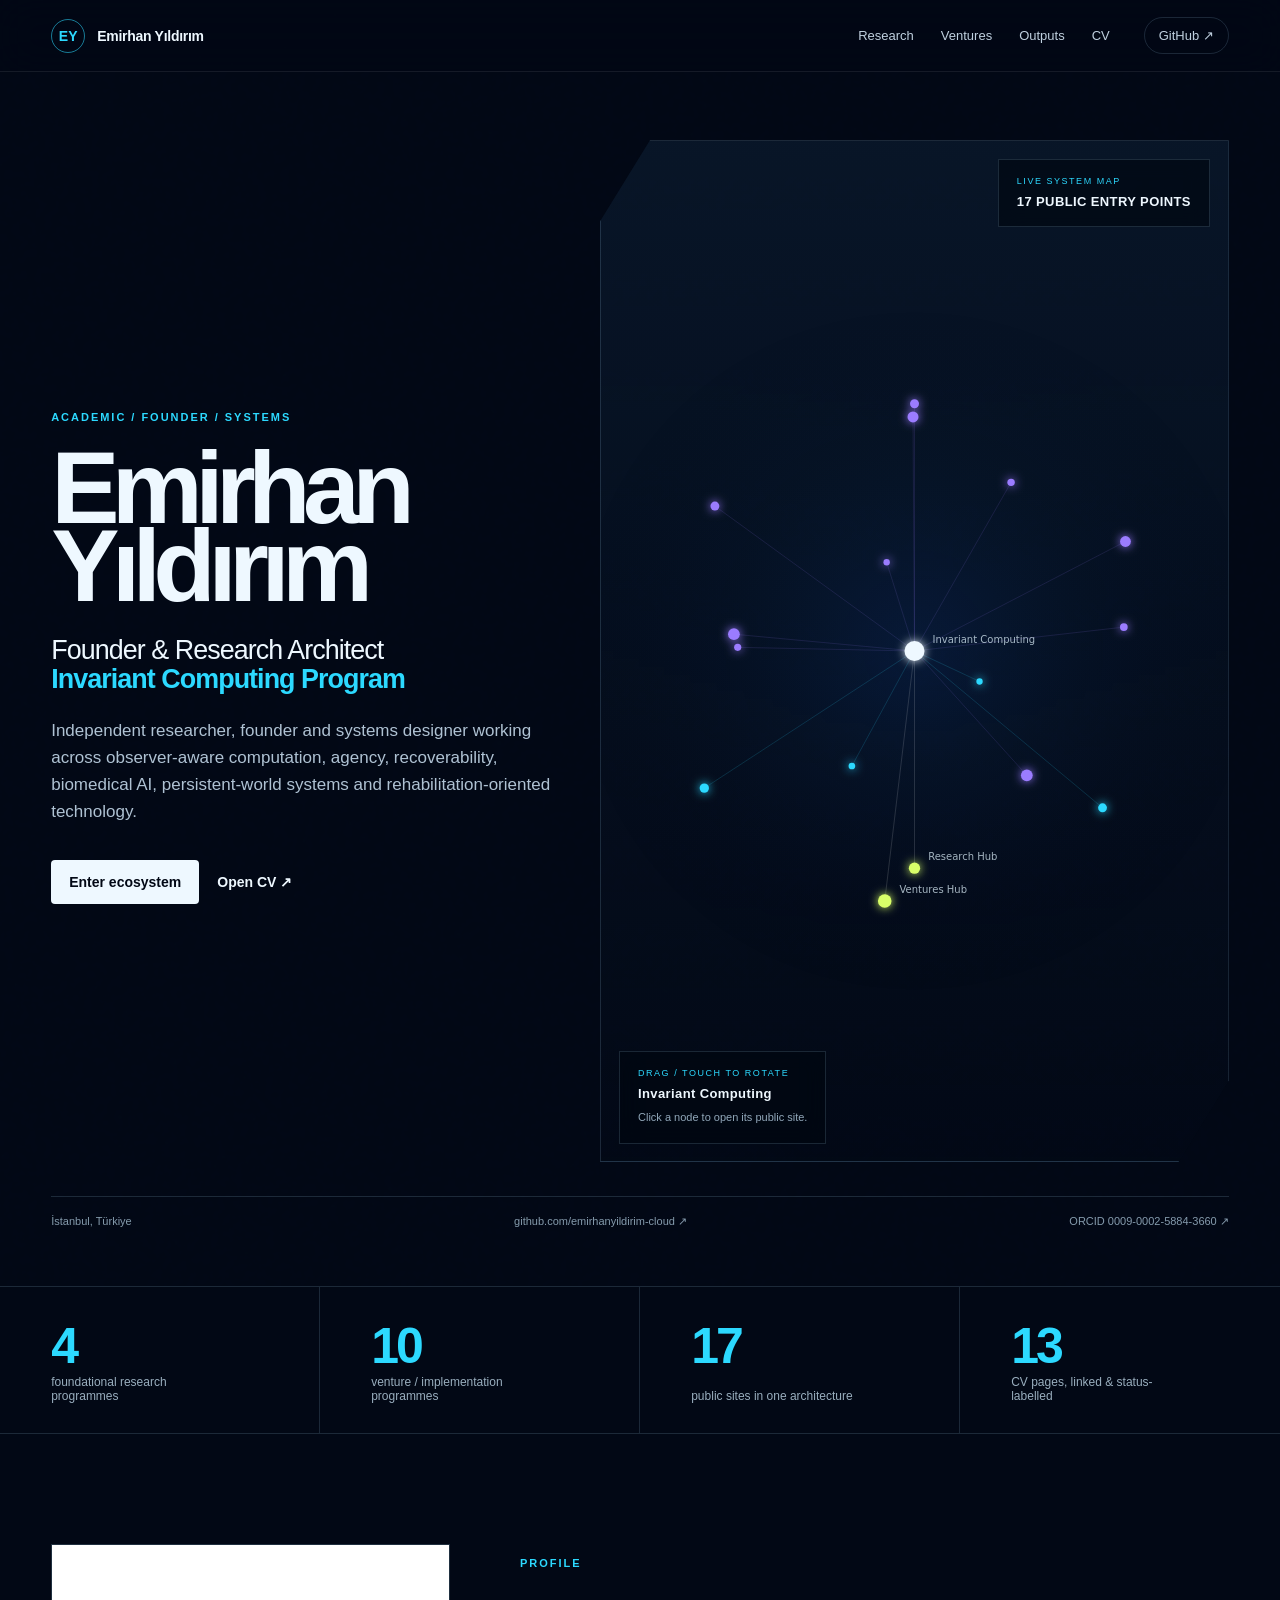
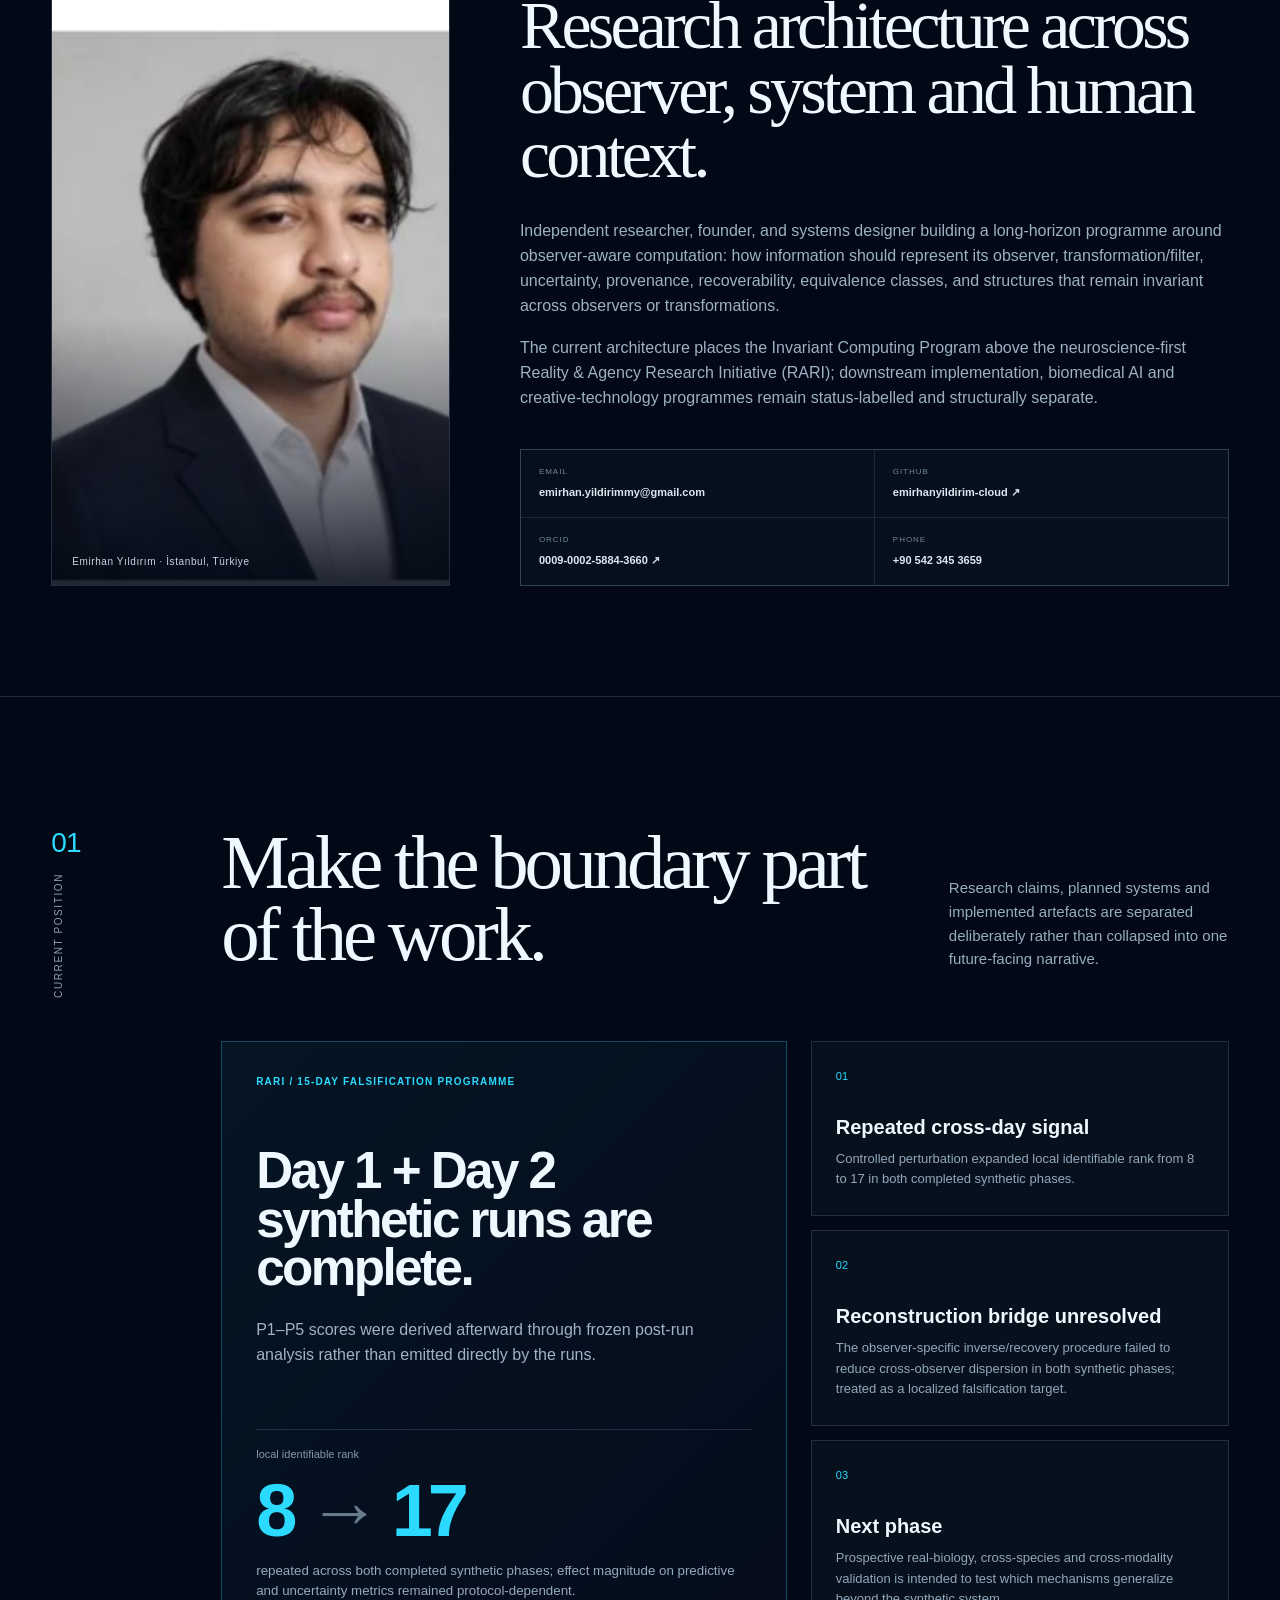
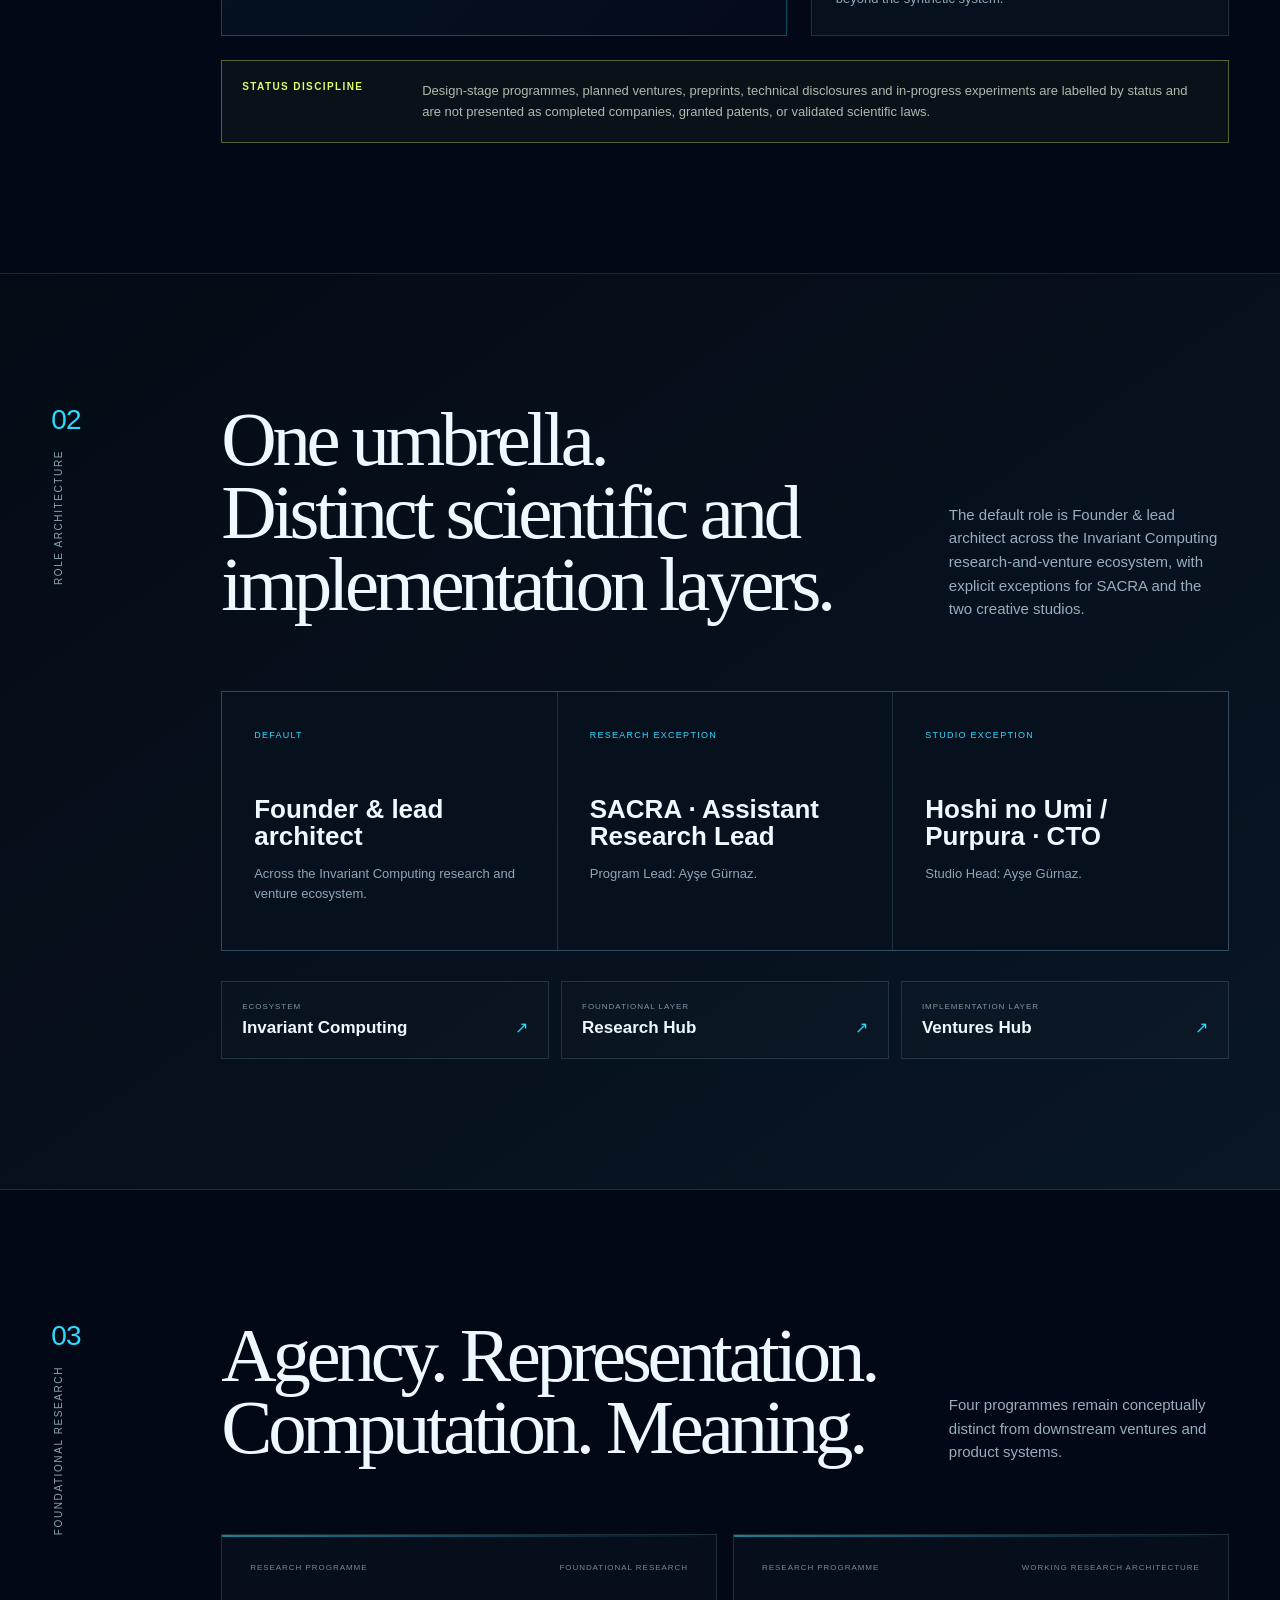
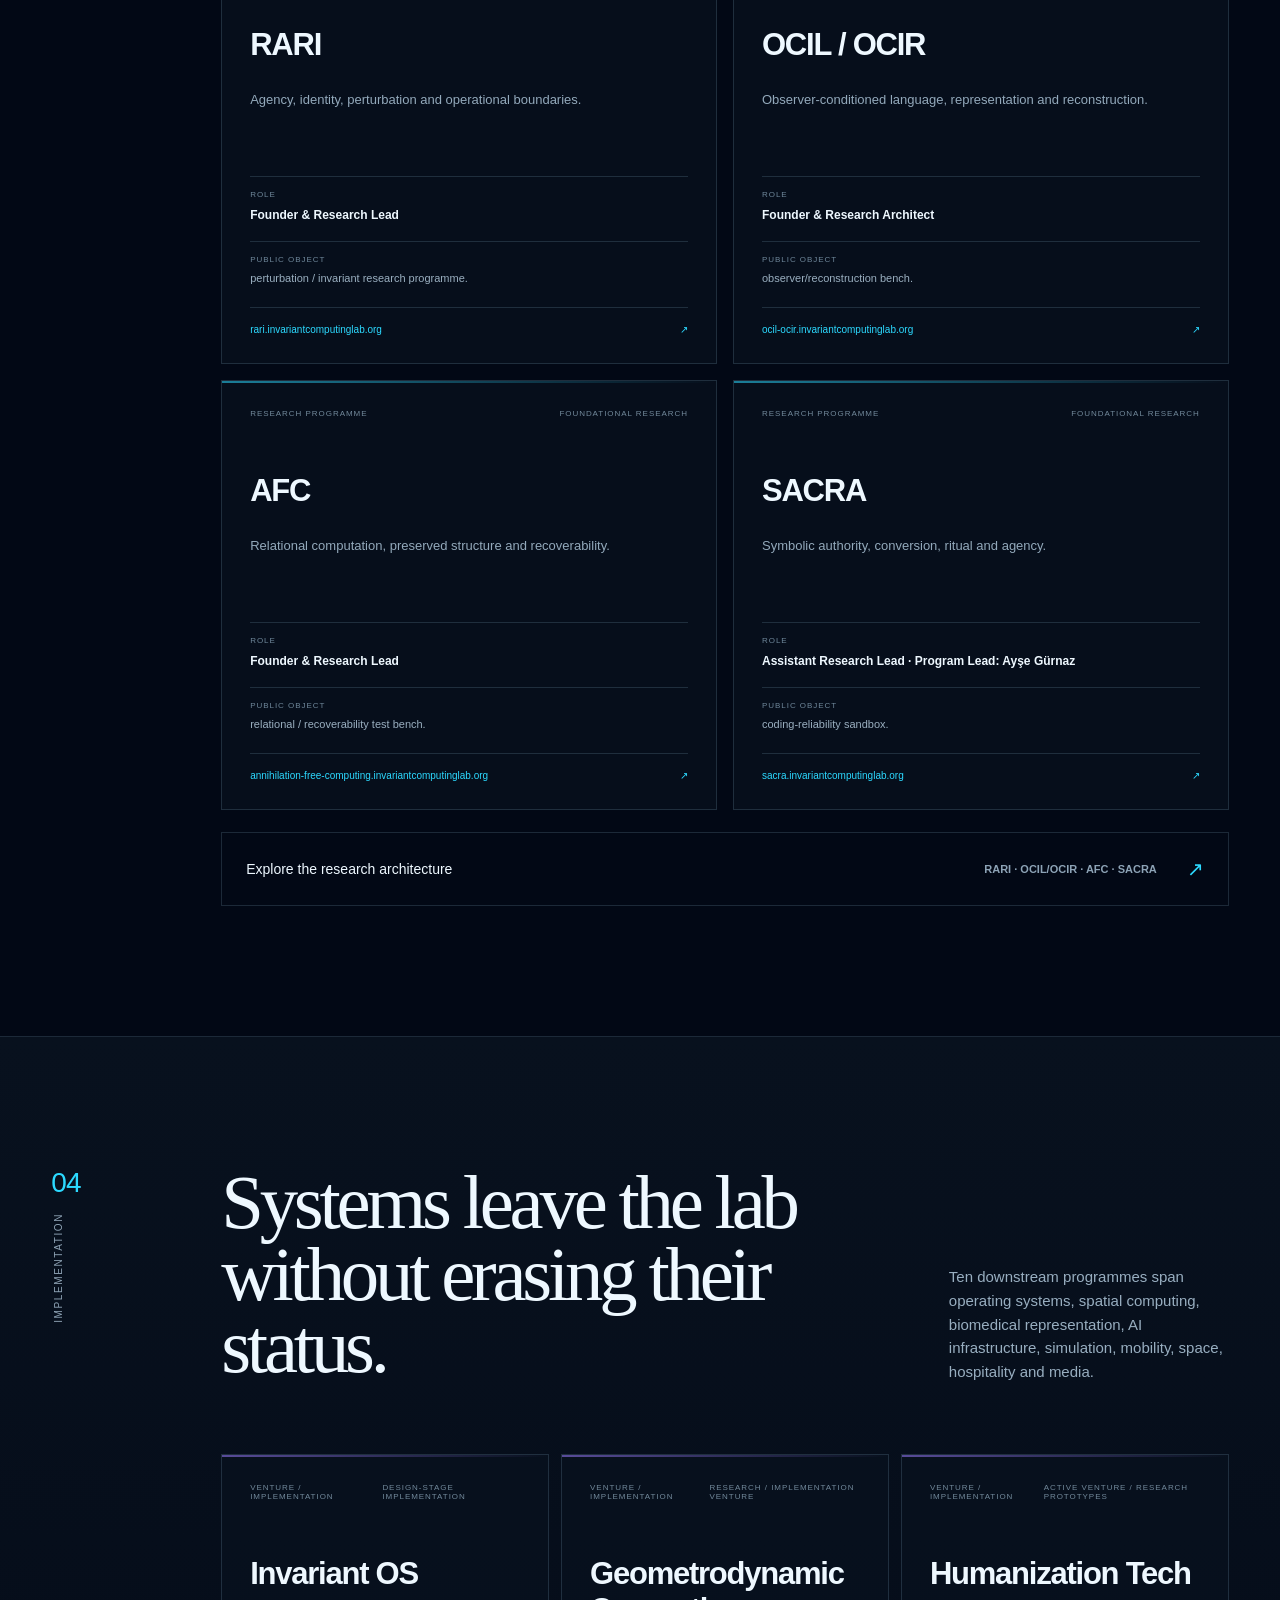
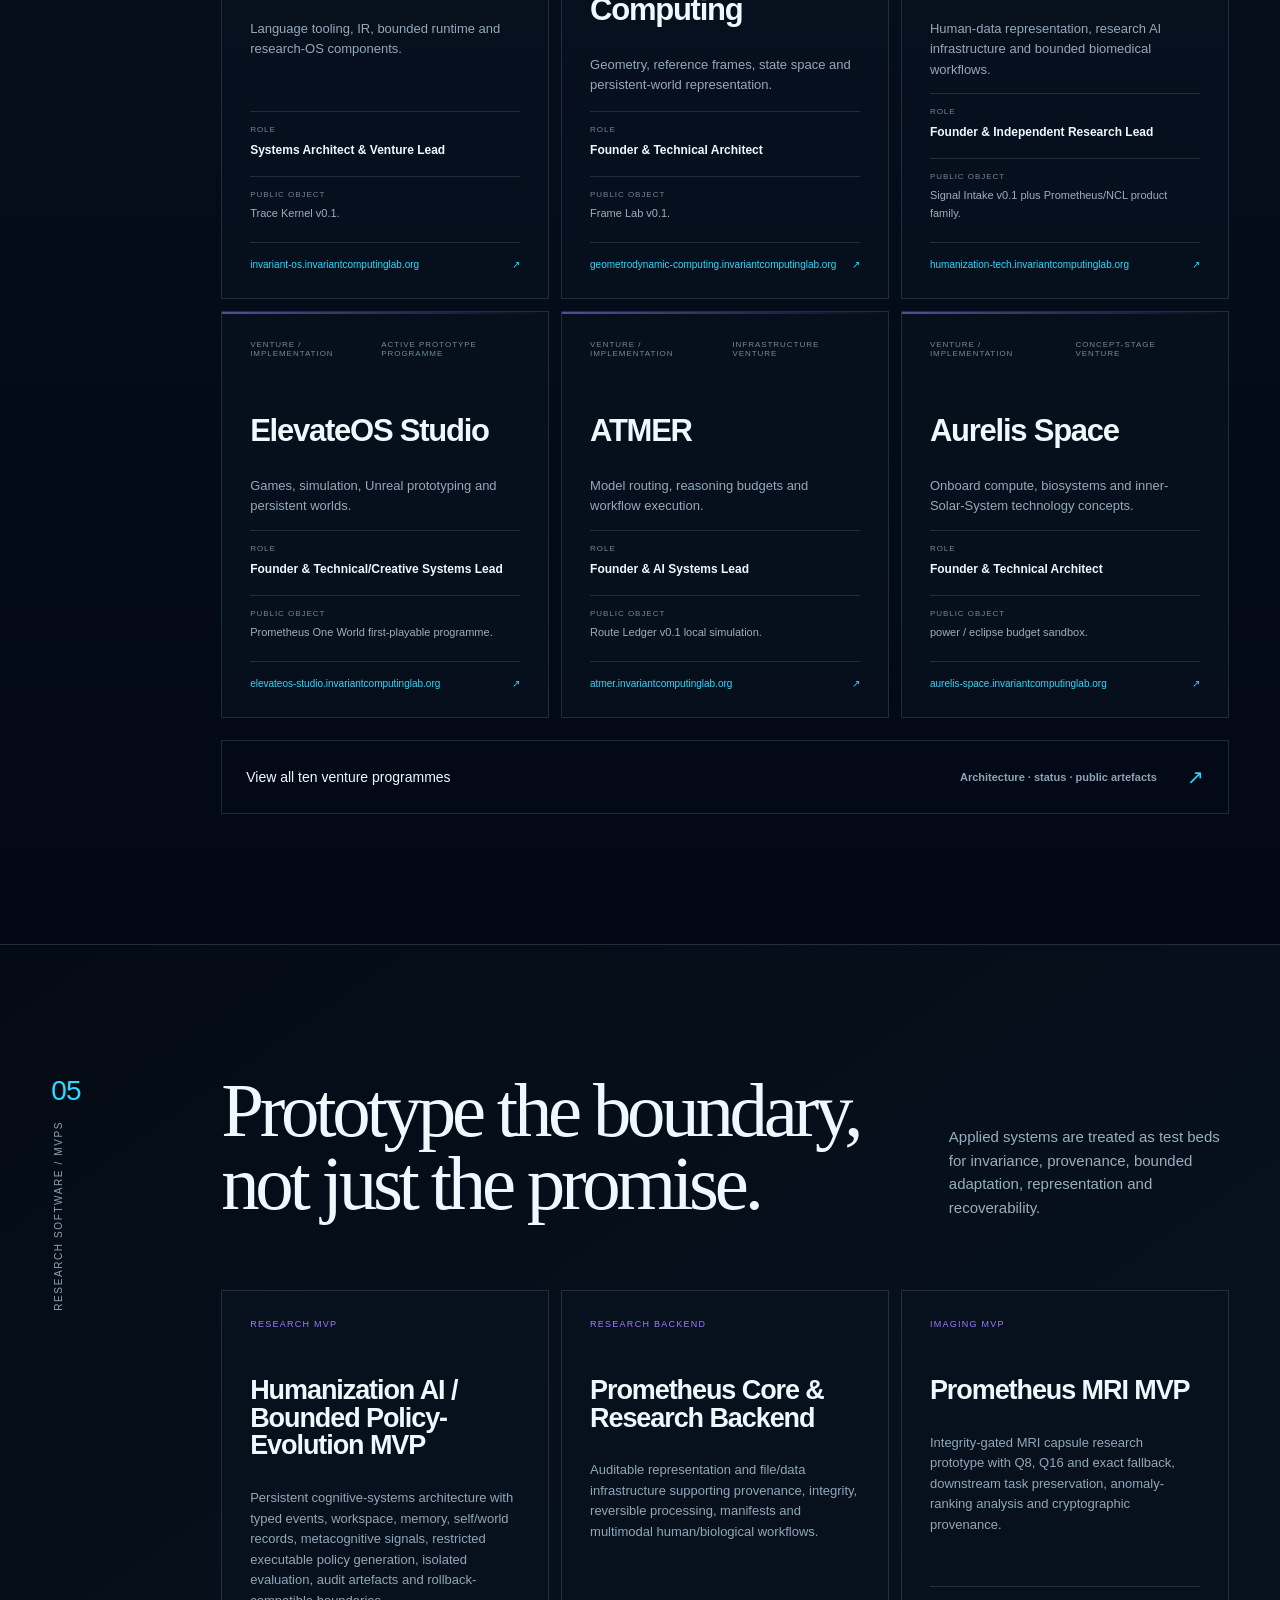
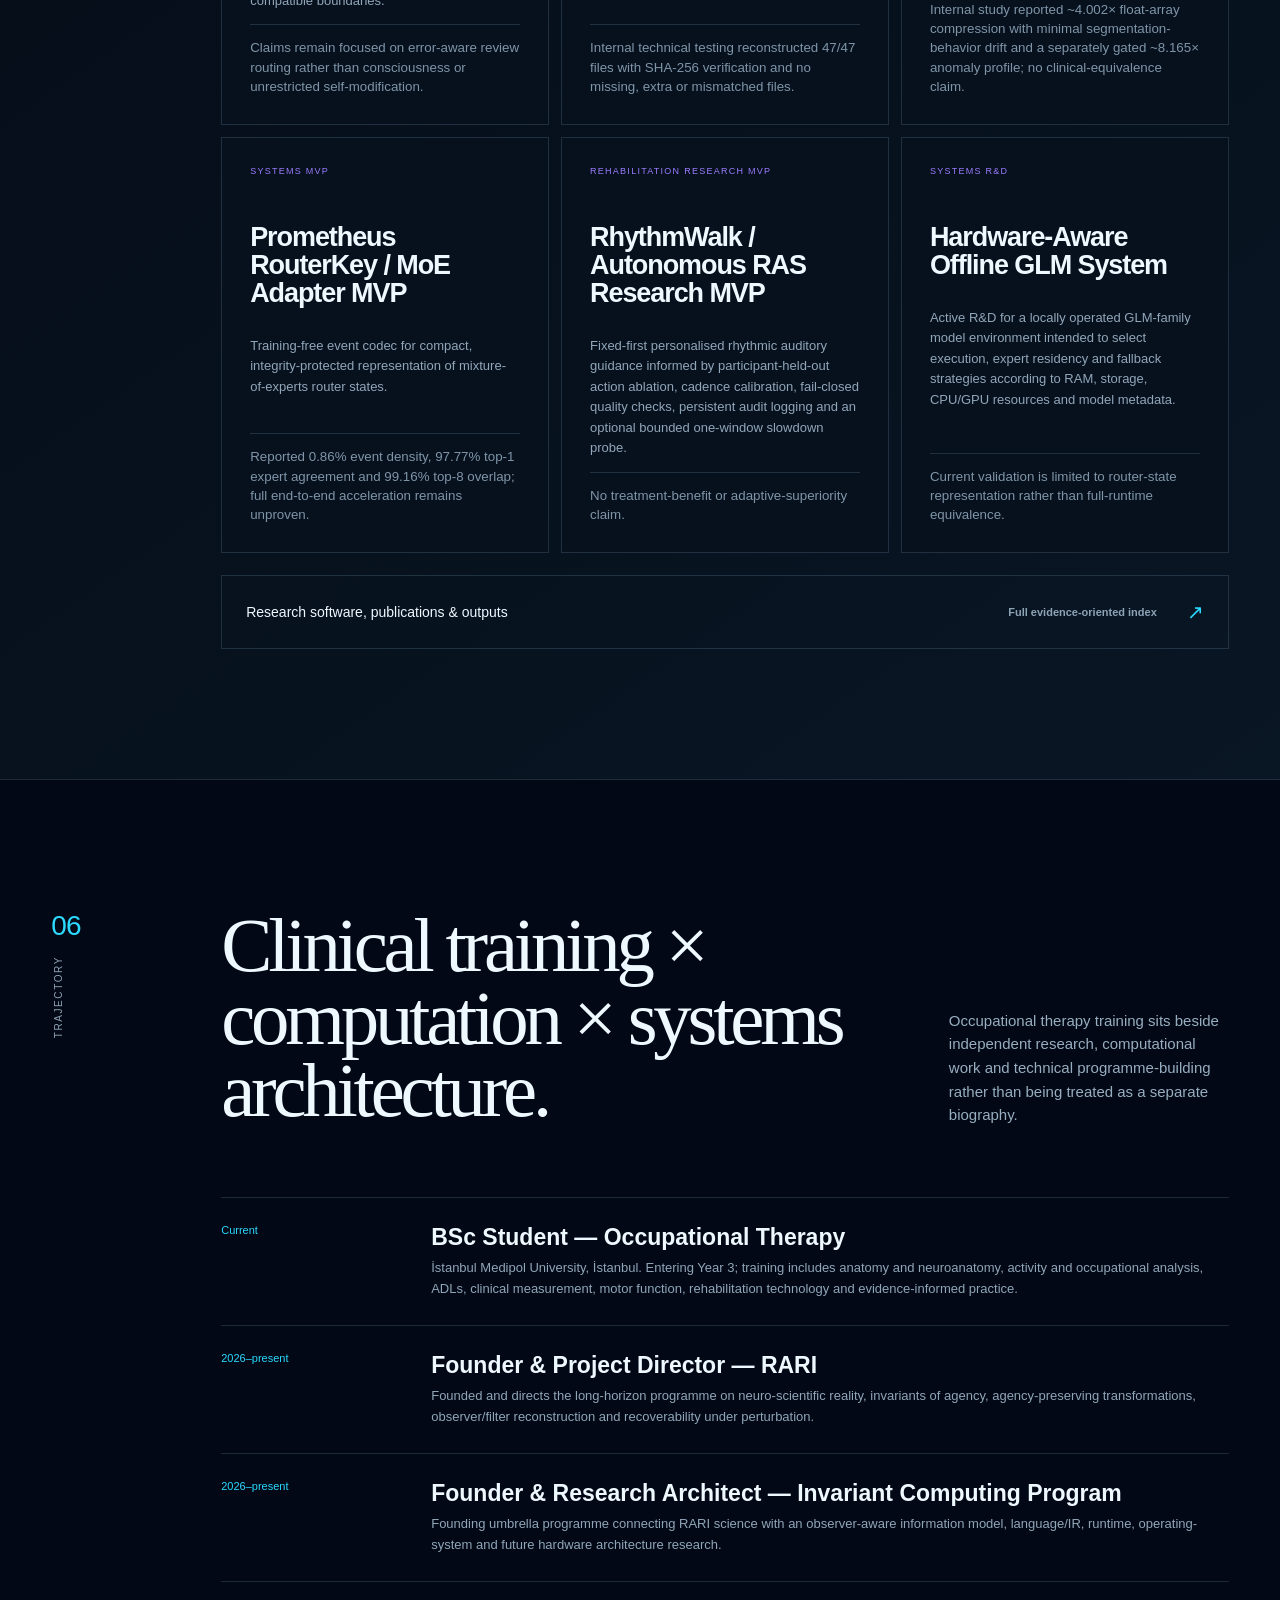
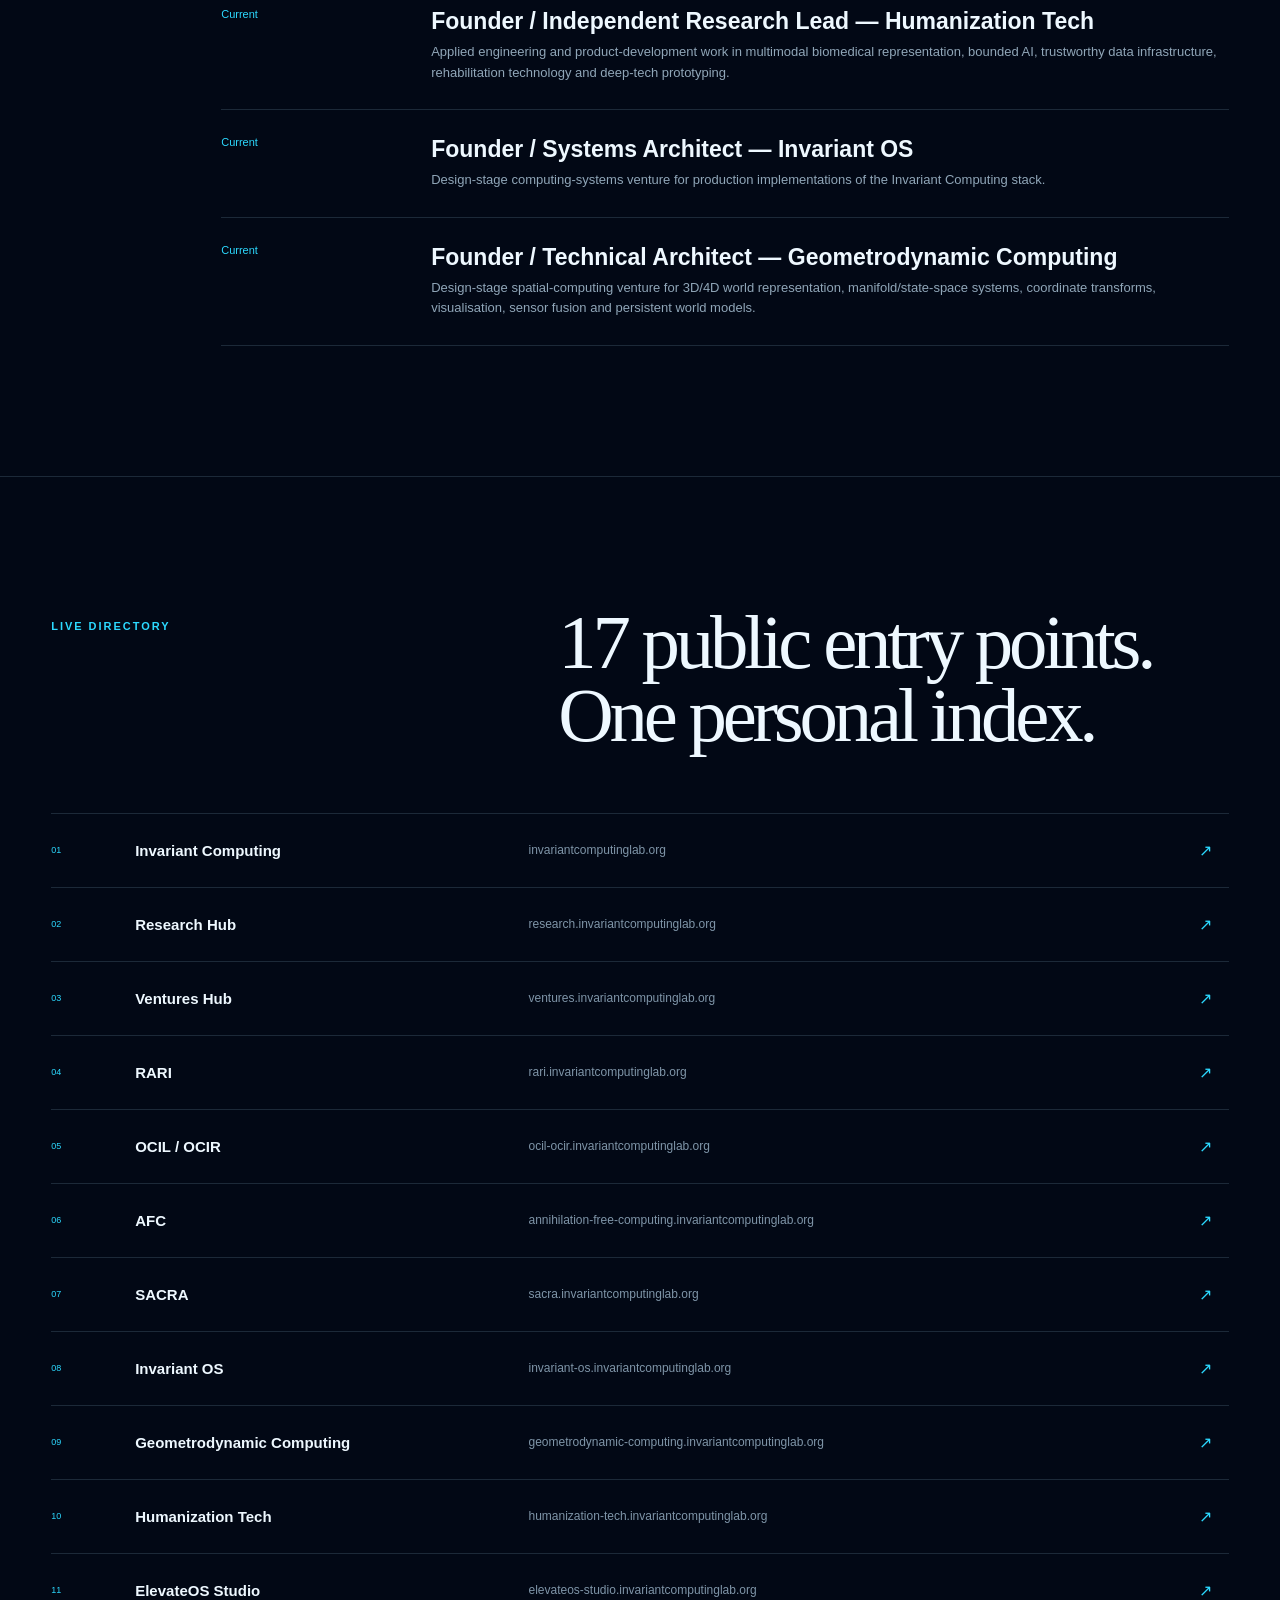
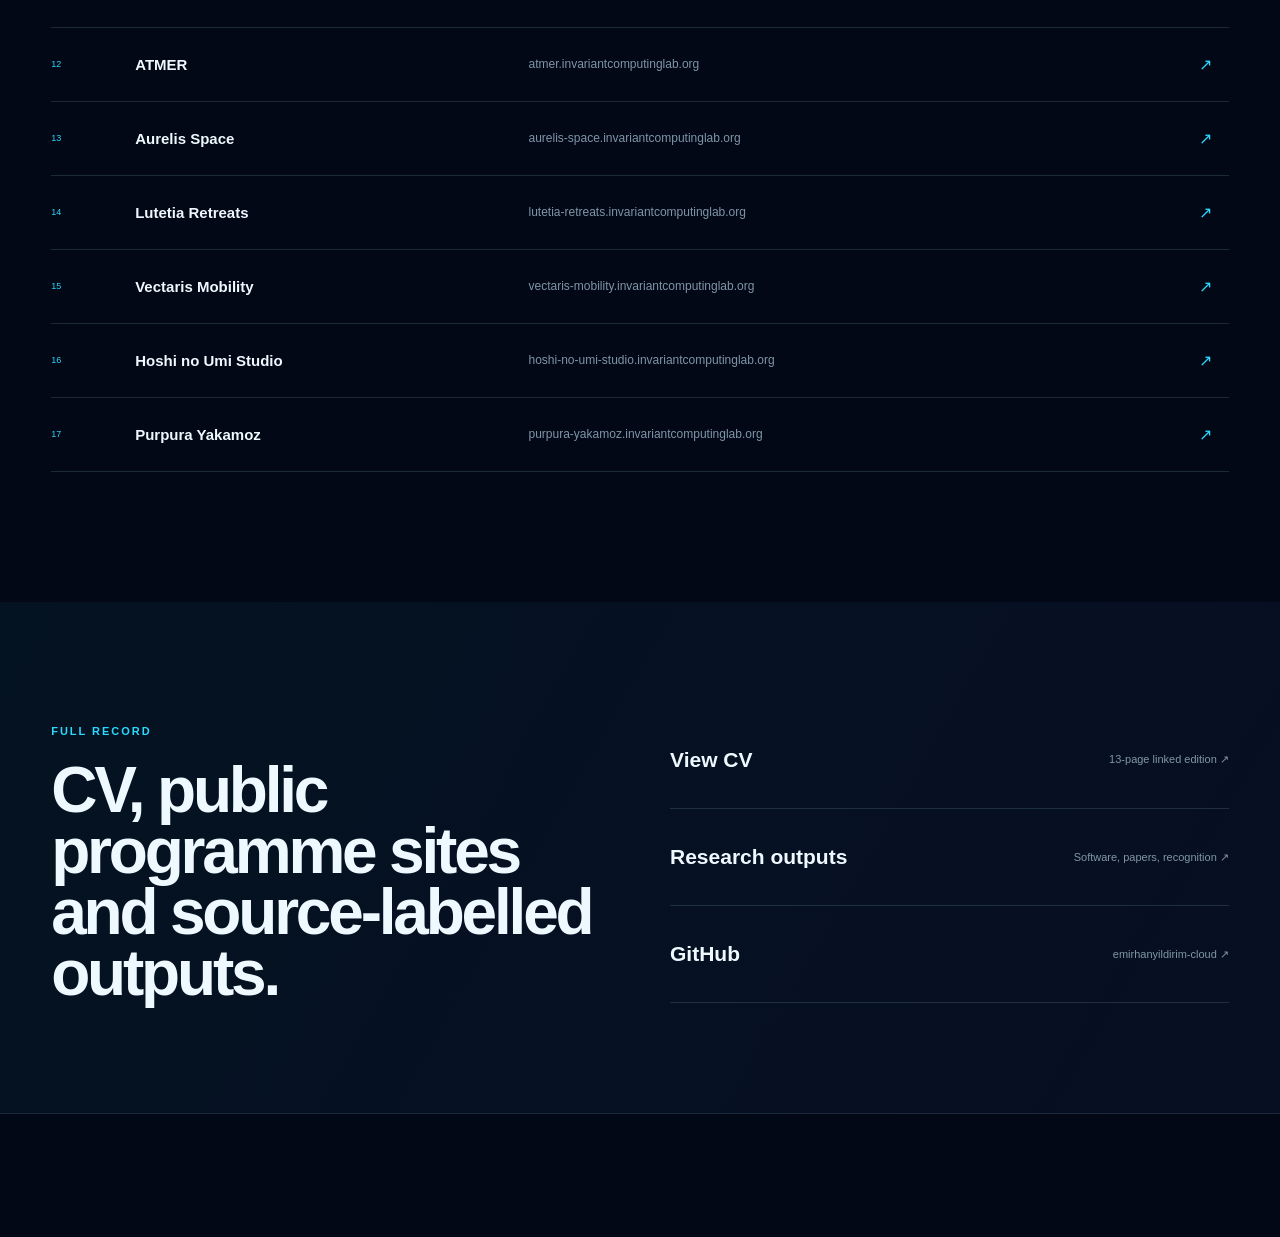
==== index.html @ b938ab04 "Initial portfolio showcase" ====
<!doctype html><html lang="en"><head><meta charset="utf-8"><meta name="viewport" content="width=device-width,initial-scale=1,viewport-fit=cover"><meta name="color-scheme" content="dark"><title>Emirhan Yıldırım — Founder &amp; Research Architect</title><meta name="description" content="Personal research and founder portfolio: Invariant Computing, RARI, systems architecture, biomedical AI, ventures, publications and public evidence."><meta name="theme-color" content="#020815"><meta property="og:type" content="website"><meta property="og:title" content="Emirhan Yıldırım — Founder &amp; Research Architect"><meta property="og:description" content="Personal research and founder portfolio: Invariant Computing, RARI, systems architecture, biomedical AI, ventures, publications and public evidence."><meta property="og:image" content="assets/media/og-preview.jpg"><link rel="icon" href="assets/media/favicon.svg" type="image/svg+xml"><link rel="stylesheet" href="assets/css/main.css"><script type="application/ld+json">{"@context":"https://schema.org","@type":"Person","name":"Emirhan Yıldırım","url":"https://emirhanyildirim-cloud.github.io/","sameAs":["https://github.com/emirhanyildirim-cloud", "https://orcid.org/0009-0002-5884-3660", "https://invariantcomputinglab.org/", "https://research.invariantcomputinglab.org/", "https://ventures.invariantcomputinglab.org/", "https://rari.invariantcomputinglab.org/", "https://ocil-ocir.invariantcomputinglab.org/", "https://annihilation-free-computing.invariantcomputinglab.org/", "https://sacra.invariantcomputinglab.org/", "https://invariant-os.invariantcomputinglab.org/", "https://geometrodynamic-computing.invariantcomputinglab.org/", "https://humanization-tech.invariantcomputinglab.org/", "https://elevateos-studio.invariantcomputinglab.org/", "https://atmer.invariantcomputinglab.org/", "https://aurelis-space.invariantcomputinglab.org/", "https://lutetia-retreats.invariantcomputinglab.org/", "https://vectaris-mobility.invariantcomputinglab.org/", "https://hoshi-no-umi-studio.invariantcomputinglab.org/", "https://purpura-yakamoz.invariantcomputinglab.org/"],"jobTitle":"Founder & Research Architect","affiliation":{"@type":"Organization","name":"Invariant Computing Program","url":"https://invariantcomputinglab.org/"}}</script></head><body><header class="nav"><a class="brand" href="index.html"><span>EY</span><b>Emirhan Yıldırım</b></a><nav><a href="research/">Research</a><a href="ventures/">Ventures</a><a href="outputs/">Outputs</a><a href="cv/">CV</a></nav><a class="nav-github" href="https://github.com/emirhanyildirim-cloud" target="_blank" rel="noopener">GitHub ↗</a><button class="menu-btn" aria-label="Open navigation"><i></i><i></i></button></header><div class="mobile-nav" hidden><a href="research/">Research</a><a href="ventures/">Ventures</a><a href="outputs/">Outputs</a><a href="cv/">CV</a><a href="https://github.com/emirhanyildirim-cloud" target="_blank">GitHub ↗</a></div><main>
<section class="hero" id="top"><div class="noise"></div><div class="hero-copy"><p class="overline">ACADEMIC / FOUNDER / SYSTEMS</p><h1><span>Emirhan</span><span>Yıldırım</span></h1><p class="hero-role">Founder & Research Architect<br><b>Invariant Computing Program</b></p><p class="hero-summary">Independent researcher, founder and systems designer working across observer-aware computation, agency, recoverability, biomedical AI, persistent-world systems and rehabilitation-oriented technology.</p><div class="hero-actions"><a class="primary" href="#ecosystem">Enter ecosystem</a><a href="cv/">Open CV ↗</a></div></div>
<div class="hero-visual"><canvas id="ecosystemCanvas" data-ecosystem-canvas aria-label="Interactive 3D map of the Invariant Computing ecosystem"></canvas><div class="hud hud-top"><span>LIVE SYSTEM MAP</span><b>17 PUBLIC ENTRY POINTS</b></div><div class="hud hud-bottom" id="nodeHud"><span>DRAG / TOUCH TO ROTATE</span><b>Invariant Computing</b><p>Click a node to open its public site.</p></div></div>
<div class="hero-meta"><span>İstanbul, Türkiye</span><a href="https://github.com/emirhanyildirim-cloud" target="_blank">github.com/emirhanyildirim-cloud ↗</a><a href="https://orcid.org/0009-0002-5884-3660" target="_blank">ORCID 0009-0002-5884-3660 ↗</a></div></section>

<section class="metric-strip"><div><b>4</b><span>foundational research programmes</span></div><div><b>10</b><span>venture / implementation programmes</span></div><div><b>17</b><span>public sites in one architecture</span></div><div><b>13</b><span>CV pages, linked & status-labelled</span></div></section>
<section class="identity-slab"><figure class="reveal"><img src="assets/media/emirhan-yildirim.webp" alt="Emirhan Yıldırım"><figcaption>Emirhan Yıldırım · İstanbul, Türkiye</figcaption></figure><div class="identity-copy reveal"><p class="overline">PROFILE</p><h2>Research architecture across observer, system and human context.</h2><p>Independent researcher, founder, and systems designer building a long-horizon programme around observer-aware computation: how information should represent its observer, transformation/filter, uncertainty, provenance, recoverability, equivalence classes, and structures that remain invariant across observers or transformations.</p><p>The current architecture places the Invariant Computing Program above the neuroscience-first Reality & Agency Research Initiative (RARI); downstream implementation, biomedical AI and creative-technology programmes remain status-labelled and structurally separate.</p><div class="identity-links"><a href="mailto:emirhan.yildirimmy@gmail.com"><span>Email</span><b>emirhan.yildirimmy@gmail.com</b></a><a href="https://github.com/emirhanyildirim-cloud" target="_blank"><span>GitHub</span><b>emirhanyildirim-cloud ↗</b></a><a href="https://orcid.org/0009-0002-5884-3660" target="_blank"><span>ORCID</span><b>0009-0002-5884-3660 ↗</b></a><a href="tel:+905423453659"><span>Phone</span><b>+90 542 345 3659</b></a></div></div></section>

<section class="section intro" id="now"><div class="section-kicker"><span>01</span><p>CURRENT POSITION</p></div><div class="section-content"><div class="headline reveal"><h2>Make the boundary part of the work.</h2><p>Research claims, planned systems and implemented artefacts are separated deliberately rather than collapsed into one future-facing narrative.</p></div><div class="now-layout"><article class="now-main reveal"><div class="tag">RARI / 15-DAY FALSIFICATION PROGRAMME</div><h3>Day 1 + Day 2 synthetic runs are complete.</h3><p>P1–P5 scores were derived afterward through frozen post-run analysis rather than emitted directly by the runs.</p><div class="rank"><span>local identifiable rank</span><strong>8 <i>→</i> 17</strong><small>repeated across both completed synthetic phases; effect magnitude on predictive and uncertainty metrics remained protocol-dependent.</small></div></article><div class="now-points"><article class="reveal"><span>01</span><h4>Repeated cross-day signal</h4><p>Controlled perturbation expanded local identifiable rank from 8 to 17 in both completed synthetic phases.</p></article><article class="reveal"><span>02</span><h4>Reconstruction bridge unresolved</h4><p>The observer-specific inverse/recovery procedure failed to reduce cross-observer dispersion in both synthetic phases; treated as a localized falsification target.</p></article><article class="reveal"><span>03</span><h4>Next phase</h4><p>Prospective real-biology, cross-species and cross-modality validation is intended to test which mechanisms generalize beyond the synthetic system.</p></article></div></div><div class="status-discipline reveal"><b>STATUS DISCIPLINE</b><p>Design-stage programmes, planned ventures, preprints, technical disclosures and in-progress experiments are labelled by status and are not presented as completed companies, granted patents, or validated scientific laws.</p></div></div></section>

<section class="section dark" id="ecosystem"><div class="section-kicker"><span>02</span><p>ROLE ARCHITECTURE</p></div><div class="section-content"><div class="headline reveal"><h2>One umbrella.<br>Distinct scientific and implementation layers.</h2><p>The default role is Founder & lead architect across the Invariant Computing research-and-venture ecosystem, with explicit exceptions for SACRA and the two creative studios.</p></div><div class="role-grid"><article class="reveal"><span>DEFAULT</span><h3>Founder & lead architect</h3><p>Across the Invariant Computing research and venture ecosystem.</p></article><article class="reveal"><span>RESEARCH EXCEPTION</span><h3>SACRA · Assistant Research Lead</h3><p>Program Lead: Ayşe Gürnaz.</p></article><article class="reveal"><span>STUDIO EXCEPTION</span><h3>Hoshi no Umi / Purpura · CTO</h3><p>Studio Head: Ayşe Gürnaz.</p></article></div><div class="portal-row"><a href="https://invariantcomputinglab.org/" target="_blank"><small>ECOSYSTEM</small><b>Invariant Computing</b><span>↗</span></a><a href="https://research.invariantcomputinglab.org/" target="_blank"><small>FOUNDATIONAL LAYER</small><b>Research Hub</b><span>↗</span></a><a href="https://ventures.invariantcomputinglab.org/" target="_blank"><small>IMPLEMENTATION LAYER</small><b>Ventures Hub</b><span>↗</span></a></div></div></section>

<section class="section programmes"><div class="section-kicker"><span>03</span><p>FOUNDATIONAL RESEARCH</p></div><div class="section-content"><div class="headline reveal"><h2>Agency. Representation.<br>Computation. Meaning.</h2><p>Four programmes remain conceptually distinct from downstream ventures and product systems.</p></div><div class="program-grid research-grid"><article class="program-card reveal" data-kind="research"><div class="program-top"><span>RESEARCH PROGRAMME</span><span>Foundational research</span></div><h3>RARI</h3><p>Agency, identity, perturbation and operational boundaries.</p><div class="role"><small>ROLE</small><b>Founder &amp; Research Lead</b></div><div class="evidence-line"><small>PUBLIC OBJECT</small><p>perturbation / invariant research programme.</p></div><a href="https://rari.invariantcomputinglab.org/" target="_blank" rel="noopener">rari.invariantcomputinglab.org<span>↗</span></a></article><article class="program-card reveal" data-kind="research"><div class="program-top"><span>RESEARCH PROGRAMME</span><span>Working research architecture</span></div><h3>OCIL / OCIR</h3><p>Observer-conditioned language, representation and reconstruction.</p><div class="role"><small>ROLE</small><b>Founder &amp; Research Architect</b></div><div class="evidence-line"><small>PUBLIC OBJECT</small><p>observer/reconstruction bench.</p></div><a href="https://ocil-ocir.invariantcomputinglab.org/" target="_blank" rel="noopener">ocil-ocir.invariantcomputinglab.org<span>↗</span></a></article><article class="program-card reveal" data-kind="research"><div class="program-top"><span>RESEARCH PROGRAMME</span><span>Foundational research</span></div><h3>AFC</h3><p>Relational computation, preserved structure and recoverability.</p><div class="role"><small>ROLE</small><b>Founder &amp; Research Lead</b></div><div class="evidence-line"><small>PUBLIC OBJECT</small><p>relational / recoverability test bench.</p></div><a href="https://annihilation-free-computing.invariantcomputinglab.org/" target="_blank" rel="noopener">annihilation-free-computing.invariantcomputinglab.org<span>↗</span></a></article><article class="program-card reveal" data-kind="research"><div class="program-top"><span>RESEARCH PROGRAMME</span><span>Foundational research</span></div><h3>SACRA</h3><p>Symbolic authority, conversion, ritual and agency.</p><div class="role"><small>ROLE</small><b>Assistant Research Lead · Program Lead: Ayşe Gürnaz</b></div><div class="evidence-line"><small>PUBLIC OBJECT</small><p>coding-reliability sandbox.</p></div><a href="https://sacra.invariantcomputinglab.org/" target="_blank" rel="noopener">sacra.invariantcomputinglab.org<span>↗</span></a></article></div><a class="deep-link reveal" href="research/"><span>Explore the research architecture</span><b>RARI · OCIL/OCIR · AFC · SACRA</b><i>↗</i></a></div></section>

<section class="section venture-home"><div class="section-kicker"><span>04</span><p>IMPLEMENTATION</p></div><div class="section-content"><div class="headline reveal"><h2>Systems leave the lab<br>without erasing their status.</h2><p>Ten downstream programmes span operating systems, spatial computing, biomedical representation, AI infrastructure, simulation, mobility, space, hospitality and media.</p></div><div class="venture-feature-grid"><article class="program-card reveal" data-kind="venture"><div class="program-top"><span>VENTURE / IMPLEMENTATION</span><span>Design-stage implementation</span></div><h3>Invariant OS</h3><p>Language tooling, IR, bounded runtime and research-OS components.</p><div class="role"><small>ROLE</small><b>Systems Architect &amp; Venture Lead</b></div><div class="evidence-line"><small>PUBLIC OBJECT</small><p>Trace Kernel v0.1.</p></div><a href="https://invariant-os.invariantcomputinglab.org/" target="_blank" rel="noopener">invariant-os.invariantcomputinglab.org<span>↗</span></a></article><article class="program-card reveal" data-kind="venture"><div class="program-top"><span>VENTURE / IMPLEMENTATION</span><span>Research / implementation venture</span></div><h3>Geometrodynamic Computing</h3><p>Geometry, reference frames, state space and persistent-world representation.</p><div class="role"><small>ROLE</small><b>Founder &amp; Technical Architect</b></div><div class="evidence-line"><small>PUBLIC OBJECT</small><p>Frame Lab v0.1.</p></div><a href="https://geometrodynamic-computing.invariantcomputinglab.org/" target="_blank" rel="noopener">geometrodynamic-computing.invariantcomputinglab.org<span>↗</span></a></article><article class="program-card reveal" data-kind="venture"><div class="program-top"><span>VENTURE / IMPLEMENTATION</span><span>Active venture / research prototypes</span></div><h3>Humanization Tech</h3><p>Human-data representation, research AI infrastructure and bounded biomedical workflows.</p><div class="role"><small>ROLE</small><b>Founder &amp; Independent Research Lead</b></div><div class="evidence-line"><small>PUBLIC OBJECT</small><p>Signal Intake v0.1 plus Prometheus/NCL product family.</p></div><a href="https://humanization-tech.invariantcomputinglab.org/" target="_blank" rel="noopener">humanization-tech.invariantcomputinglab.org<span>↗</span></a></article><article class="program-card reveal" data-kind="venture"><div class="program-top"><span>VENTURE / IMPLEMENTATION</span><span>Active prototype programme</span></div><h3>ElevateOS Studio</h3><p>Games, simulation, Unreal prototyping and persistent worlds.</p><div class="role"><small>ROLE</small><b>Founder &amp; Technical/Creative Systems Lead</b></div><div class="evidence-line"><small>PUBLIC OBJECT</small><p>Prometheus One World first-playable programme.</p></div><a href="https://elevateos-studio.invariantcomputinglab.org/" target="_blank" rel="noopener">elevateos-studio.invariantcomputinglab.org<span>↗</span></a></article><article class="program-card reveal" data-kind="venture"><div class="program-top"><span>VENTURE / IMPLEMENTATION</span><span>Infrastructure venture</span></div><h3>ATMER</h3><p>Model routing, reasoning budgets and workflow execution.</p><div class="role"><small>ROLE</small><b>Founder &amp; AI Systems Lead</b></div><div class="evidence-line"><small>PUBLIC OBJECT</small><p>Route Ledger v0.1 local simulation.</p></div><a href="https://atmer.invariantcomputinglab.org/" target="_blank" rel="noopener">atmer.invariantcomputinglab.org<span>↗</span></a></article><article class="program-card reveal" data-kind="venture"><div class="program-top"><span>VENTURE / IMPLEMENTATION</span><span>Concept-stage venture</span></div><h3>Aurelis Space</h3><p>Onboard compute, biosystems and inner-Solar-System technology concepts.</p><div class="role"><small>ROLE</small><b>Founder &amp; Technical Architect</b></div><div class="evidence-line"><small>PUBLIC OBJECT</small><p>power / eclipse budget sandbox.</p></div><a href="https://aurelis-space.invariantcomputinglab.org/" target="_blank" rel="noopener">aurelis-space.invariantcomputinglab.org<span>↗</span></a></article></div><a class="deep-link reveal" href="ventures/"><span>View all ten venture programmes</span><b>Architecture · status · public artefacts</b><i>↗</i></a></div></section>

<section class="section dark"><div class="section-kicker"><span>05</span><p>RESEARCH SOFTWARE / MVPS</p></div><div class="section-content"><div class="headline reveal"><h2>Prototype the boundary,<br>not just the promise.</h2><p>Applied systems are treated as test beds for invariance, provenance, bounded adaptation, representation and recoverability.</p></div><div class="mvp-scroll"><article class="mvp-card reveal"><span>Research MVP</span><h3>Humanization AI / Bounded Policy-Evolution MVP</h3><p>Persistent cognitive-systems architecture with typed events, workspace, memory, self/world records, metacognitive signals, restricted executable policy generation, isolated evaluation, audit artefacts and rollback-compatible boundaries.</p><small>Claims remain focused on error-aware review routing rather than consciousness or unrestricted self-modification.</small></article><article class="mvp-card reveal"><span>Research backend</span><h3>Prometheus Core &amp; Research Backend</h3><p>Auditable representation and file/data infrastructure supporting provenance, integrity, reversible processing, manifests and multimodal human/biological workflows.</p><small>Internal technical testing reconstructed 47/47 files with SHA-256 verification and no missing, extra or mismatched files.</small></article><article class="mvp-card reveal"><span>Imaging MVP</span><h3>Prometheus MRI MVP</h3><p>Integrity-gated MRI capsule research prototype with Q8, Q16 and exact fallback, downstream task preservation, anomaly-ranking analysis and cryptographic provenance.</p><small>Internal study reported ~4.002× float-array compression with minimal segmentation-behavior drift and a separately gated ~8.165× anomaly profile; no clinical-equivalence claim.</small></article><article class="mvp-card reveal"><span>Systems MVP</span><h3>Prometheus RouterKey / MoE Adapter MVP</h3><p>Training-free event codec for compact, integrity-protected representation of mixture-of-experts router states.</p><small>Reported 0.86% event density, 97.77% top-1 expert agreement and 99.16% top-8 overlap; full end-to-end acceleration remains unproven.</small></article><article class="mvp-card reveal"><span>Rehabilitation research MVP</span><h3>RhythmWalk / Autonomous RAS Research MVP</h3><p>Fixed-first personalised rhythmic auditory guidance informed by participant-held-out action ablation, cadence calibration, fail-closed quality checks, persistent audit logging and an optional bounded one-window slowdown probe.</p><small>No treatment-benefit or adaptive-superiority claim.</small></article><article class="mvp-card reveal"><span>Systems R&amp;D</span><h3>Hardware-Aware Offline GLM System</h3><p>Active R&amp;D for a locally operated GLM-family model environment intended to select execution, expert residency and fallback strategies according to RAM, storage, CPU/GPU resources and model metadata.</p><small>Current validation is limited to router-state representation rather than full-runtime equivalence.</small></article></div><a class="deep-link reveal" href="outputs/"><span>Research software, publications & outputs</span><b>Full evidence-oriented index</b><i>↗</i></a></div></section>

<section class="section trajectory"><div class="section-kicker"><span>06</span><p>TRAJECTORY</p></div><div class="section-content"><div class="headline reveal"><h2>Clinical training × computation × systems architecture.</h2><p>Occupational therapy training sits beside independent research, computational work and technical programme-building rather than being treated as a separate biography.</p></div><div class="timeline"><article class="reveal"><time>Current</time><div><h3>BSc Student — Occupational Therapy</h3><p>İstanbul Medipol University, İstanbul. Entering Year 3; training includes anatomy and neuroanatomy, activity and occupational analysis, ADLs, clinical measurement, motor function, rehabilitation technology and evidence-informed practice.</p></div></article><article class="reveal"><time>2026–present</time><div><h3>Founder &amp; Project Director — RARI</h3><p>Founded and directs the long-horizon programme on neuro-scientific reality, invariants of agency, agency-preserving transformations, observer/filter reconstruction and recoverability under perturbation.</p></div></article><article class="reveal"><time>2026–present</time><div><h3>Founder &amp; Research Architect — Invariant Computing Program</h3><p>Founding umbrella programme connecting RARI science with an observer-aware information model, language/IR, runtime, operating-system and future hardware architecture research.</p></div></article><article class="reveal"><time>Current</time><div><h3>Founder / Independent Research Lead — Humanization Tech</h3><p>Applied engineering and product-development work in multimodal biomedical representation, bounded AI, trustworthy data infrastructure, rehabilitation technology and deep-tech prototyping.</p></div></article><article class="reveal"><time>Current</time><div><h3>Founder / Systems Architect — Invariant OS</h3><p>Design-stage computing-systems venture for production implementations of the Invariant Computing stack.</p></div></article><article class="reveal"><time>Current</time><div><h3>Founder / Technical Architect — Geometrodynamic Computing</h3><p>Design-stage spatial-computing venture for 3D/4D world representation, manifold/state-space systems, coordinate transforms, visualisation, sensor fusion and persistent world models.</p></div></article></div></div></section>

<section class="directory" id="directory"><div class="directory-head"><p class="overline">LIVE DIRECTORY</p><h2>17 public entry points.<br>One personal index.</h2></div><div class="site-directory"><a class="site-link" href="https://invariantcomputinglab.org/" target="_blank" rel="noopener"><span>01</span><b>Invariant Computing</b><em>invariantcomputinglab.org</em><i>↗</i></a><a class="site-link" href="https://research.invariantcomputinglab.org/" target="_blank" rel="noopener"><span>02</span><b>Research Hub</b><em>research.invariantcomputinglab.org</em><i>↗</i></a><a class="site-link" href="https://ventures.invariantcomputinglab.org/" target="_blank" rel="noopener"><span>03</span><b>Ventures Hub</b><em>ventures.invariantcomputinglab.org</em><i>↗</i></a><a class="site-link" href="https://rari.invariantcomputinglab.org/" target="_blank" rel="noopener"><span>04</span><b>RARI</b><em>rari.invariantcomputinglab.org</em><i>↗</i></a><a class="site-link" href="https://ocil-ocir.invariantcomputinglab.org/" target="_blank" rel="noopener"><span>05</span><b>OCIL / OCIR</b><em>ocil-ocir.invariantcomputinglab.org</em><i>↗</i></a><a class="site-link" href="https://annihilation-free-computing.invariantcomputinglab.org/" target="_blank" rel="noopener"><span>06</span><b>AFC</b><em>annihilation-free-computing.invariantcomputinglab.org</em><i>↗</i></a><a class="site-link" href="https://sacra.invariantcomputinglab.org/" target="_blank" rel="noopener"><span>07</span><b>SACRA</b><em>sacra.invariantcomputinglab.org</em><i>↗</i></a><a class="site-link" href="https://invariant-os.invariantcomputinglab.org/" target="_blank" rel="noopener"><span>08</span><b>Invariant OS</b><em>invariant-os.invariantcomputinglab.org</em><i>↗</i></a><a class="site-link" href="https://geometrodynamic-computing.invariantcomputinglab.org/" target="_blank" rel="noopener"><span>09</span><b>Geometrodynamic Computing</b><em>geometrodynamic-computing.invariantcomputinglab.org</em><i>↗</i></a><a class="site-link" href="https://humanization-tech.invariantcomputinglab.org/" target="_blank" rel="noopener"><span>10</span><b>Humanization Tech</b><em>humanization-tech.invariantcomputinglab.org</em><i>↗</i></a><a class="site-link" href="https://elevateos-studio.invariantcomputinglab.org/" target="_blank" rel="noopener"><span>11</span><b>ElevateOS Studio</b><em>elevateos-studio.invariantcomputinglab.org</em><i>↗</i></a><a class="site-link" href="https://atmer.invariantcomputinglab.org/" target="_blank" rel="noopener"><span>12</span><b>ATMER</b><em>atmer.invariantcomputinglab.org</em><i>↗</i></a><a class="site-link" href="https://aurelis-space.invariantcomputinglab.org/" target="_blank" rel="noopener"><span>13</span><b>Aurelis Space</b><em>aurelis-space.invariantcomputinglab.org</em><i>↗</i></a><a class="site-link" href="https://lutetia-retreats.invariantcomputinglab.org/" target="_blank" rel="noopener"><span>14</span><b>Lutetia Retreats</b><em>lutetia-retreats.invariantcomputinglab.org</em><i>↗</i></a><a class="site-link" href="https://vectaris-mobility.invariantcomputinglab.org/" target="_blank" rel="noopener"><span>15</span><b>Vectaris Mobility</b><em>vectaris-mobility.invariantcomputinglab.org</em><i>↗</i></a><a class="site-link" href="https://hoshi-no-umi-studio.invariantcomputinglab.org/" target="_blank" rel="noopener"><span>16</span><b>Hoshi no Umi Studio</b><em>hoshi-no-umi-studio.invariantcomputinglab.org</em><i>↗</i></a><a class="site-link" href="https://purpura-yakamoz.invariantcomputinglab.org/" target="_blank" rel="noopener"><span>17</span><b>Purpura Yakamoz</b><em>purpura-yakamoz.invariantcomputinglab.org</em><i>↗</i></a></div></section>

<section class="closing"><div><p class="overline">FULL RECORD</p><h2>CV, public programme sites and source-labelled outputs.</h2></div><div class="closing-links"><a href="cv/"><b>View CV</b><span>13-page linked edition ↗</span></a><a href="outputs/"><b>Research outputs</b><span>Software, papers, recognition ↗</span></a><a href="https://github.com/emirhanyildirim-cloud" target="_blank"><b>GitHub</b><span>emirhanyildirim-cloud ↗</span></a></div></section>
</main><footer class="footer"><div><p class="overline">CONTACT / COLLABORATION</p><a class="big-mail" href="mailto:emirhan.yildirimmy@gmail.com">emirhan.yildirimmy@gmail.com</a></div><div class="footer-grid"><a href="https://emirhanyildirim-cloud.github.io/">Personal site ↗</a><a href="https://github.com/emirhanyildirim-cloud" target="_blank">GitHub ↗</a><a href="https://orcid.org/0009-0002-5884-3660" target="_blank">ORCID ↗</a><a href="https://invariantcomputinglab.org/" target="_blank">Invariant Computing ↗</a><span>İstanbul, Türkiye</span><span>+90 542 345 3659</span></div><p class="fine">Status labels are intentional. Early-stage programmes, prototypes, technical disclosures and in-progress experiments are not represented as completed companies, granted patents or validated scientific laws.</p></footer><script src="assets/js/ecosystem-data.js"></script><script src="assets/js/app.js"></script><script src="assets/js/ecosystem3d.js"></script></body></html>
---- assets/css/main.css ----
:root{--bg:#020815;--bg2:#07111f;--panel:#0a1728;--text:#eef8ff;--muted:#9aafc1;--line:rgba(157,201,232,.17);--cyan:#2cd9ff;--blue:#4f7cff;--violet:#9b7cff;--green:#45e6a8;--warm:#d9ff69;--max:1440px;--pad:clamp(22px,4vw,68px)}*{box-sizing:border-box}html{scroll-behavior:smooth;background:var(--bg);color:var(--text)}body{margin:0;background:var(--bg);font-family:Inter,ui-sans-serif,-apple-system,BlinkMacSystemFont,"Segoe UI",Arial,sans-serif;color:var(--text);overflow-x:hidden}body:before{content:"";position:fixed;inset:0;pointer-events:none;background:radial-gradient(circle at 75% 18%,rgba(39,118,255,.13),transparent 34%),radial-gradient(circle at 22% 72%,rgba(0,219,255,.055),transparent 28%);z-index:-2}a{color:inherit;text-decoration:none}p{line-height:1.58}.nav{position:fixed;z-index:50;left:0;right:0;top:0;height:72px;padding:0 var(--pad);display:flex;align-items:center;gap:34px;border-bottom:1px solid rgba(255,255,255,.08);background:rgba(2,8,21,.72);backdrop-filter:blur(20px)}.brand{display:flex;align-items:center;gap:12px;margin-right:auto;font-size:14px}.brand span{display:grid;place-items:center;width:34px;height:34px;border:1px solid rgba(44,217,255,.55);border-radius:50%;font-weight:800;color:var(--cyan)}.brand b{font-weight:650;letter-spacing:-.02em}.nav nav{display:flex;gap:27px}.nav nav a,.nav-github{font-size:13px;color:#bfd0df;transition:.2s}.nav nav a:hover,.nav-github:hover{color:white}.nav-github{border:1px solid var(--line);padding:10px 14px;border-radius:999px}.menu-btn{display:none;background:none;border:0;width:38px;height:38px}.menu-btn i{display:block;height:1px;background:white;margin:6px}.mobile-nav{position:fixed;z-index:49;top:72px;inset-inline:0;background:#05101d;padding:28px var(--pad);border-bottom:1px solid var(--line)}.mobile-nav a{display:block;font-size:28px;font-weight:700;padding:12px 0}.hero{min-height:100vh;padding:140px var(--pad) 58px;position:relative;display:grid;grid-template-columns:minmax(0,.9fr) minmax(480px,1.1fr);grid-template-rows:1fr auto;gap:34px;max-width:var(--max);margin:auto}.noise{position:absolute;inset:0;opacity:.15;pointer-events:none;background-image:url("data:image/svg+xml,%3Csvg viewBox='0 0 180 180' xmlns='http://www.w3.org/2000/svg'%3E%3Cfilter id='n'%3E%3CfeTurbulence type='fractalNoise' baseFrequency='.9' numOctaves='2' stitchTiles='stitch'/%3E%3C/filter%3E%3Crect width='100%25' height='100%25' filter='url(%23n)' opacity='.28'/%3E%3C/svg%3E");mix-blend-mode:soft-light}.hero-copy{align-self:center;position:relative;z-index:2}.overline{font-size:11px;font-weight:750;letter-spacing:.18em;color:var(--cyan);text-transform:uppercase}.hero h1{font-size:clamp(74px,8vw,146px);line-height:.77;letter-spacing:-.075em;margin:22px 0 30px}.hero h1 span{display:block}.hero-role{font-size:clamp(23px,2.1vw,39px);line-height:1.08;letter-spacing:-.035em;margin:0 0 24px}.hero-role b{color:var(--cyan);font-weight:600}.hero-summary{max-width:650px;color:#afc2d3;font-size:17px}.hero-actions{display:flex;gap:18px;align-items:center;margin-top:34px}.hero-actions a{font-weight:650;font-size:14px}.hero-actions .primary{background:var(--text);color:var(--bg);padding:14px 18px;border-radius:4px}.hero-visual{align-self:stretch;position:relative;min-height:620px;border:1px solid var(--line);background:linear-gradient(180deg,rgba(11,26,46,.75),rgba(4,12,25,.25));overflow:hidden;clip-path:polygon(8% 0,100% 0,100% 92%,92% 100%,0 100%,0 8%)}#ecosystemCanvas{width:100%;height:100%;display:block;touch-action:none}.hud{position:absolute;z-index:2;padding:16px 18px;border:1px solid var(--line);background:rgba(1,7,16,.64);backdrop-filter:blur(10px);pointer-events:none}.hud span{display:block;color:var(--cyan);font-size:9px;letter-spacing:.17em;margin-bottom:6px}.hud b{font-size:13px;letter-spacing:.03em}.hud p{margin:7px 0 0;color:#91a8ba;font-size:11px;max-width:240px}.hud-top{top:18px;right:18px}.hud-bottom{left:18px;bottom:18px;max-width:330px}.hero-meta{grid-column:1/-1;border-top:1px solid var(--line);padding-top:18px;display:flex;justify-content:space-between;gap:20px;font-size:11px;color:#849aac}.hero-meta a:hover{color:white}.metric-strip{max-width:var(--max);margin:0 auto;border-block:1px solid var(--line);display:grid;grid-template-columns:repeat(4,1fr)}.metric-strip div{min-height:145px;padding:30px var(--pad);border-right:1px solid var(--line);display:flex;flex-direction:column;justify-content:space-between}.metric-strip div:last-child{border-right:0}.metric-strip b{font-size:50px;letter-spacing:-.06em;color:var(--cyan)}.metric-strip span{font-size:12px;color:#99aebe;max-width:180px}.identity-slab{max-width:var(--max);margin:0 auto;padding:110px var(--pad);display:grid;grid-template-columns:minmax(260px,.72fr) minmax(0,1.28fr);gap:70px;align-items:stretch;border-bottom:1px solid var(--line)}.identity-slab figure{margin:0;position:relative;min-height:560px;background:#07111e;border:1px solid var(--line);overflow:hidden}.identity-slab figure:after{content:"";position:absolute;inset:auto 0 0;height:42%;background:linear-gradient(transparent,rgba(2,8,21,.88))}.identity-slab img{width:100%;height:100%;object-fit:cover;filter:saturate(.82) contrast(1.03)}.identity-slab figcaption{position:absolute;z-index:2;left:20px;bottom:18px;font-size:10px;color:#c7d6e1;letter-spacing:.06em}.identity-copy{align-self:center}.identity-copy h2{font-family:Georgia,"Times New Roman",serif;font-weight:400;font-size:clamp(50px,5.3vw,86px);line-height:.95;letter-spacing:-.055em;margin:22px 0 30px}.identity-copy>p:not(.overline){color:#9db2c3;max-width:850px}.identity-links{display:grid;grid-template-columns:repeat(2,1fr);gap:1px;background:var(--line);border:1px solid var(--line);margin-top:38px}.identity-links a{background:#06101d;padding:17px 18px;transition:.2s}.identity-links a:hover{background:#0a1728}.identity-links span{display:block;color:#6f8799;font-size:8px;letter-spacing:.12em;text-transform:uppercase;margin-bottom:6px}.identity-links b{font-size:11px;font-weight:600;color:#dbe8f1}.section{max-width:var(--max);margin:0 auto;display:grid;grid-template-columns:170px 1fr;padding:130px var(--pad);border-bottom:1px solid var(--line);position:relative}.section.dark{background:linear-gradient(145deg,#040b15,#091624);max-width:none;padding-inline:max(var(--pad),calc((100vw - var(--max))/2 + var(--pad)))}.section-kicker{font-size:10px;letter-spacing:.16em;color:#8ea3b5}.section-kicker span{display:block;color:var(--cyan);font-size:28px;letter-spacing:-.03em;margin-bottom:14px}.section-kicker p{writing-mode:vertical-rl;transform:rotate(180deg);margin:0;text-transform:uppercase}.section-content{min-width:0}.headline{display:grid;grid-template-columns:minmax(0,1.45fr) minmax(280px,.55fr);gap:70px;align-items:end;margin-bottom:70px}.headline h2{font-family:Georgia,"Times New Roman",serif;font-weight:400;font-size:clamp(52px,6vw,100px);line-height:.94;letter-spacing:-.055em;margin:0}.headline p{color:#98aec0;font-size:15px;margin:0}.now-layout{display:grid;grid-template-columns:1.15fr .85fr;gap:24px}.now-main{padding:34px;border:1px solid rgba(44,217,255,.3);background:linear-gradient(135deg,rgba(44,217,255,.06),rgba(79,124,255,.03));min-height:450px}.tag{font-size:10px;color:var(--cyan);font-weight:800;letter-spacing:.12em}.now-main h3{font-size:clamp(37px,4vw,70px);letter-spacing:-.05em;line-height:.95;margin:60px 0 24px}.now-main>p{color:#9fb3c5;max-width:650px}.rank{margin-top:62px;border-top:1px solid var(--line);padding-top:18px}.rank span{display:block;color:#8299ad;font-size:11px}.rank strong{display:block;font-size:74px;letter-spacing:-.07em;margin:8px 0;color:var(--cyan)}.rank strong i{font-style:normal;color:#667b8e}.rank small{display:block;color:#95aabd;max-width:520px;line-height:1.5}.now-points{display:grid;gap:14px}.now-points article{border:1px solid var(--line);padding:24px;background:#07111e}.now-points span{color:var(--cyan);font-size:11px}.now-points h4{font-size:20px;margin:32px 0 10px}.now-points p{color:#91a7ba;font-size:13px;margin:0}.status-discipline{margin-top:24px;display:grid;grid-template-columns:180px 1fr;border:1px solid rgba(217,255,105,.35);padding:20px;background:rgba(217,255,105,.035)}.status-discipline b{color:var(--warm);font-size:10px;letter-spacing:.14em}.status-discipline p{margin:0;color:#acbbae;font-size:13px}.role-grid{display:grid;grid-template-columns:repeat(3,1fr);gap:1px;background:var(--line);border:1px solid var(--line)}.role-grid article{background:#07111e;padding:32px;min-height:230px}.role-grid span{color:var(--cyan);font-size:9px;letter-spacing:.14em}.role-grid h3{font-size:26px;line-height:1.05;margin:54px 0 12px}.role-grid p{color:#8fa5b8;font-size:13px}.portal-row{display:grid;grid-template-columns:repeat(3,1fr);margin-top:30px;gap:12px}.portal-row a{border:1px solid var(--line);padding:20px;display:grid;grid-template-columns:1fr auto;gap:7px;transition:.25s;background:rgba(255,255,255,.01)}.portal-row a:hover{transform:translateY(-3px);border-color:rgba(44,217,255,.5);background:rgba(44,217,255,.04)}.portal-row small{grid-column:1/-1;color:#7f96a8;font-size:8px;letter-spacing:.12em}.portal-row b{font-size:17px}.portal-row span{color:var(--cyan)}.program-grid{display:grid;grid-template-columns:repeat(2,1fr);gap:16px}.research-grid{grid-template-columns:repeat(2,1fr)}.program-card{border:1px solid var(--line);padding:28px;min-height:430px;background:rgba(7,17,30,.75);display:flex;flex-direction:column;position:relative;overflow:hidden;transition:transform .25s,border-color .25s}.program-card:before{content:"";position:absolute;inset:0 0 auto 0;height:2px;background:linear-gradient(90deg,var(--cyan),transparent);opacity:.55}.program-card[data-kind="venture"]:before{background:linear-gradient(90deg,var(--violet),transparent)}.program-card:hover{transform:translateY(-4px);border-color:rgba(44,217,255,.4)}.program-top{display:flex;justify-content:space-between;gap:12px;font-size:8px;letter-spacing:.12em;color:#72899b;text-transform:uppercase}.program-card h3{font-size:31px;letter-spacing:-.04em;margin:55px 0 14px}.program-card>p{color:#93a9bb;font-size:13px}.program-card .role,.program-card .evidence-line{border-top:1px solid var(--line);padding-top:13px;margin-top:18px}.program-card .role{margin-top:auto}.program-card small{color:#6f879a;font-size:8px;letter-spacing:.12em;display:block;margin-bottom:6px}.program-card .role b{font-size:12px}.program-card .evidence-line p{font-size:11px;color:#9aafc0;margin:0}.program-card>a{display:flex;justify-content:space-between;gap:10px;margin-top:20px;padding-top:16px;border-top:1px solid var(--line);font-size:10px;color:var(--cyan)}.deep-link{margin-top:22px;border:1px solid var(--line);display:grid;grid-template-columns:1fr auto auto;align-items:center;gap:30px;padding:24px;transition:.25s}.deep-link:hover{background:rgba(44,217,255,.035);border-color:rgba(44,217,255,.45)}.deep-link span{font-size:14px}.deep-link b{font-size:11px;color:#8da3b6}.deep-link i{font-style:normal;color:var(--cyan);font-size:20px}.venture-home{background:linear-gradient(180deg,#08111e,#020815)}.venture-feature-grid{display:grid;grid-template-columns:repeat(3,1fr);gap:12px}.venture-feature-grid .program-card{min-height:390px}.mvp-scroll{display:grid;grid-template-columns:repeat(3,1fr);gap:12px}.mvp-card{border:1px solid var(--line);padding:28px;background:#07111e;min-height:340px;display:flex;flex-direction:column}.mvp-card>span{font-size:9px;letter-spacing:.14em;color:var(--violet);text-transform:uppercase}.mvp-card h3{font-size:27px;line-height:1.03;letter-spacing:-.04em;margin:48px 0 15px}.mvp-card p{font-size:13px;color:#91a6b8}.mvp-card small{margin-top:auto;border-top:1px solid var(--line);padding-top:13px;color:#7f95a7;line-height:1.45}.timeline{border-top:1px solid var(--line)}.timeline article{display:grid;grid-template-columns:180px 1fr;gap:30px;padding:26px 0;border-bottom:1px solid var(--line)}.timeline time{color:var(--cyan);font-size:11px}.timeline h3{font-size:23px;margin:0 0 7px}.timeline p{color:#90a6b8;font-size:13px;margin:0}.directory{max-width:var(--max);margin:auto;padding:130px var(--pad)}.directory-head{display:grid;grid-template-columns:1fr 1.5fr;gap:60px;margin-bottom:60px}.directory-head h2{font-family:Georgia,serif;font-weight:400;font-size:clamp(56px,6vw,100px);line-height:.95;letter-spacing:-.055em;margin:0}.site-directory{border-top:1px solid var(--line)}.site-link{display:grid;grid-template-columns:60px minmax(180px,.8fr) 1.4fr 30px;align-items:center;gap:24px;min-height:74px;border-bottom:1px solid var(--line);transition:.2s}.site-link:hover{padding-left:10px;background:rgba(255,255,255,.018)}.site-link span{font-size:9px;color:var(--cyan)}.site-link b{font-size:15px}.site-link em{font-style:normal;color:#7f95a8;font-size:12px}.site-link i{font-style:normal;color:var(--cyan)}.closing{max-width:var(--max);margin:auto;padding:110px var(--pad);display:grid;grid-template-columns:1fr 1fr;gap:60px;background:linear-gradient(120deg,rgba(44,217,255,.05),rgba(79,124,255,.06))}.closing h2{font-size:clamp(45px,5vw,80px);line-height:.95;letter-spacing:-.05em;margin:20px 0 0}.closing-links{display:grid}.closing-links a{display:flex;justify-content:space-between;align-items:center;border-bottom:1px solid var(--line);padding:22px 0}.closing-links b{font-size:21px}.closing-links span{color:#8196a8;font-size:11px}.footer{max-width:var(--max);margin:auto;padding:120px var(--pad) 50px;border-top:1px solid var(--line)}.big-mail{display:block;font-size:clamp(36px,5vw,80px);letter-spacing:-.055em;margin:18px 0 60px}.footer-grid{display:grid;grid-template-columns:repeat(3,1fr);gap:14px;padding-top:22px;border-top:1px solid var(--line);font-size:12px;color:#9db0c0}.footer-grid a:hover{color:var(--cyan)}.fine{color:#677d8f;font-size:10px;max-width:900px;margin-top:52px}.subhero{min-height:68vh;padding:170px var(--pad) 80px;max-width:var(--max);margin:auto;display:flex;flex-direction:column;justify-content:flex-end}.subhero h1{font-family:Georgia,serif;font-size:clamp(76px,10vw,170px);font-weight:400;line-height:.82;letter-spacing:-.07em;margin:25px 0 35px}.subhero>p:not(.overline){max-width:850px;color:#9eb2c2;font-size:18px}.subhero-links{display:flex;gap:24px;margin-top:24px}.subhero-links a{font-size:12px;border-bottom:1px solid rgba(44,217,255,.4);padding-bottom:4px}.research-deep{padding-top:60px}.rari-dashboard{display:grid;grid-template-columns:repeat(2,1fr);gap:12px}.rari-dashboard article{border:1px solid var(--line);padding:28px;min-height:240px}.rari-dashboard span{font-size:9px;color:var(--cyan);letter-spacing:.13em}.rari-dashboard b{display:block;font-size:42px;letter-spacing:-.05em;margin:45px 0 10px}.rari-dashboard p{color:#8fa5b7;font-size:12px}.claim-note{border:1px solid rgba(217,255,105,.28);padding:20px;margin-top:18px;background:rgba(217,255,105,.03);display:grid;grid-template-columns:150px 1fr;gap:20px}.claim-note b{color:var(--warm);font-size:10px;text-transform:uppercase;letter-spacing:.12em}.claim-note p{margin:0;color:#9bab9a;font-size:12px}.research-logic{display:grid;grid-template-columns:repeat(2,1fr);gap:12px}.research-logic article{padding:28px;border:1px solid var(--line);min-height:270px}.research-logic span{font-size:9px;color:var(--cyan);letter-spacing:.12em}.research-logic h3{font-size:27px;margin:46px 0 13px;letter-spacing:-.04em}.research-logic p{font-size:13px;color:#8fa5b7}.venture-grid-full{grid-template-columns:repeat(2,1fr)}.venture-principles{display:grid;grid-template-columns:repeat(2,1fr);gap:12px}.venture-principles article{border:1px solid var(--line);padding:28px;min-height:180px}.venture-principles span{color:var(--cyan);font-size:10px}.venture-principles h3{font-size:25px;margin:45px 0 0;letter-spacing:-.035em}.mvp-grid-full{display:grid;grid-template-columns:repeat(2,1fr);gap:12px}.output-counts{display:grid;grid-template-columns:repeat(3,1fr);border:1px solid var(--line);margin-bottom:40px}.output-counts div{padding:24px;border-right:1px solid var(--line);border-bottom:1px solid var(--line)}.output-counts b{display:block;color:var(--cyan);font-size:45px}.output-counts span{color:#8ea4b6;font-size:10px}.pub-list{border-top:1px solid var(--line)}.pub{padding:28px 0;border-bottom:1px solid var(--line);display:grid;grid-template-columns:1fr 2.2fr;gap:34px}.pub>div{display:flex;gap:10px;align-items:flex-start}.pub>div span,.pub>div a{font-size:9px;color:var(--cyan);border:1px solid var(--line);padding:6px 8px}.pub h3{font-size:22px;margin:0}.pub p{grid-column:2;color:#8da3b4;font-size:13px;margin:0}.recognition-list{border-top:1px solid var(--line)}.recognition{display:grid;grid-template-columns:140px 1fr;padding:28px 0;border-bottom:1px solid var(--line);gap:30px}.recognition time{color:var(--cyan);font-size:11px}.recognition h3{font-size:23px;margin:0 0 8px}.recognition p{color:#8fa5b7;font-size:13px;margin:0}.skills-grid{display:grid;grid-template-columns:repeat(2,1fr);gap:12px}.skill{border:1px solid var(--line);padding:26px}.skill h3{font-size:22px;margin:0 0 24px}.skill div{display:flex;flex-wrap:wrap;gap:7px}.skill span{font-size:10px;color:#9bb0c0;border:1px solid var(--line);padding:8px 10px;border-radius:999px}.creative{background:linear-gradient(180deg,#08101d,#030913)}.creative-grid{display:grid;grid-template-columns:repeat(3,1fr);gap:12px}.creative-grid article{border:1px solid var(--line);padding:25px;min-height:210px}.creative-grid h3{font-size:22px}.creative-grid p{color:#8ba1b4;font-size:12px}.cv-hero{min-height:52vh}.pdf-stage{max-width:var(--max);margin:auto;padding:0 var(--pad) 80px;height:1100px}.pdf-stage object{width:100%;height:100%;border:1px solid var(--line);background:white}.cv-quick{max-width:var(--max);margin:auto;padding:0 var(--pad) 100px;display:grid;grid-template-columns:repeat(2,1fr);gap:12px}.cv-quick a{border:1px solid var(--line);padding:22px}.cv-quick span{display:block;color:var(--cyan);font-size:9px;letter-spacing:.12em;margin-bottom:12px}.cv-quick b{font-size:16px}.error{min-height:80vh}.reveal{opacity:0;transform:translateY(22px);transition:opacity .7s ease,transform .7s ease}.reveal.in{opacity:1;transform:none}@media (prefers-reduced-motion:reduce){html{scroll-behavior:auto}.reveal{opacity:1;transform:none;transition:none}*{animation:none!important;transition:none!important}}
@media(max-width:1100px){.identity-slab{grid-template-columns:340px 1fr;gap:38px}.identity-slab figure{min-height:470px}.hero{grid-template-columns:1fr;grid-template-rows:auto auto auto;padding-top:120px}.hero-visual{min-height:520px}.hero-meta{flex-wrap:wrap}.headline{grid-template-columns:1fr;gap:24px}.now-layout{grid-template-columns:1fr}.venture-feature-grid,.mvp-scroll{grid-template-columns:repeat(2,1fr)}.section{grid-template-columns:95px 1fr}.section-kicker p{writing-mode:initial;transform:none}.section-kicker{padding-right:15px}.section-kicker span{font-size:19px}.directory-head,.closing{grid-template-columns:1fr}.program-card{min-height:390px}.creative-grid{grid-template-columns:repeat(2,1fr)}}
@media(max-width:760px){.identity-slab{display:block;padding:80px 18px}.identity-slab figure{min-height:430px;margin-bottom:38px}.identity-copy h2{font-size:50px}.identity-links{grid-template-columns:1fr}.nav{height:64px}.nav nav,.nav-github{display:none}.menu-btn{display:block}.mobile-nav{top:64px}.brand b{display:none}.hero{padding:105px 18px 36px}.hero h1{font-size:78px}.hero-role{font-size:25px}.hero-visual{min-height:440px;clip-path:none}.hero-meta{font-size:9px}.metric-strip{grid-template-columns:repeat(2,1fr)}.metric-strip div{padding:24px 18px;min-height:120px}.section,.section.dark{display:block;padding:90px 18px}.section-kicker{display:flex;gap:10px;align-items:center;margin-bottom:30px}.section-kicker span{margin:0}.section-kicker p{margin:0}.headline h2{font-size:54px}.status-discipline,.claim-note{grid-template-columns:1fr}.role-grid,.portal-row,.program-grid,.research-grid,.venture-feature-grid,.mvp-scroll,.rari-dashboard,.research-logic,.venture-grid-full,.venture-principles,.mvp-grid-full,.skills-grid,.creative-grid{grid-template-columns:1fr}.program-card,.mvp-card{min-height:auto}.timeline article{grid-template-columns:1fr;gap:8px}.directory{padding:90px 18px}.directory-head{gap:25px}.site-link{grid-template-columns:38px 1fr 22px;gap:12px;padding:12px 0}.site-link em{grid-column:2;font-size:10px}.site-link i{grid-row:1/3;grid-column:3}.closing{padding:85px 18px}.footer{padding:90px 18px 35px}.footer-grid{grid-template-columns:1fr}.subhero{padding:120px 18px 55px;min-height:62vh}.subhero h1{font-size:72px}.subhero-links{flex-direction:column;align-items:flex-start}.output-counts{grid-template-columns:repeat(2,1fr)}.pub{grid-template-columns:1fr}.pub p{grid-column:1}.recognition{grid-template-columns:1fr}.pdf-stage{padding:0 18px 60px;height:760px}.cv-quick{padding:0 18px 80px;grid-template-columns:1fr}.big-mail{font-size:34px;word-break:break-all}.hud-bottom{max-width:280px}.hud-top{display:none}}
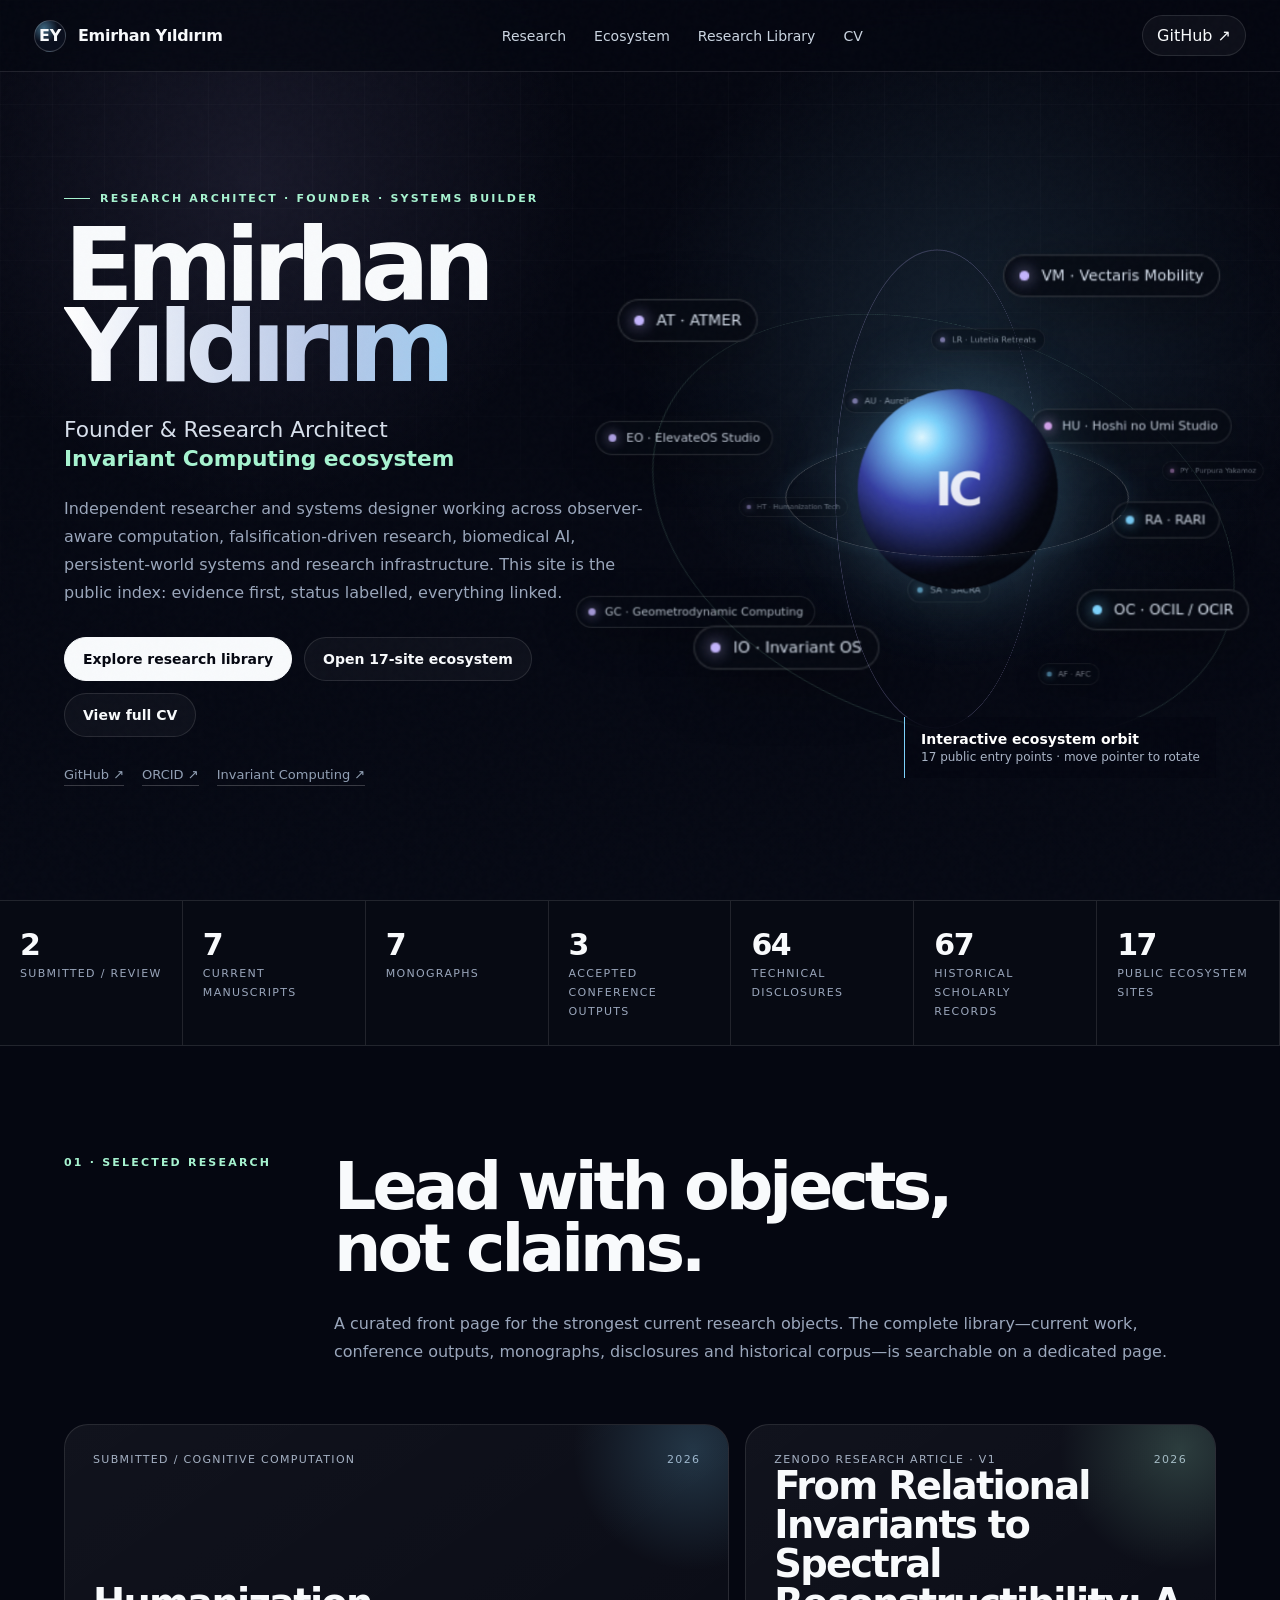
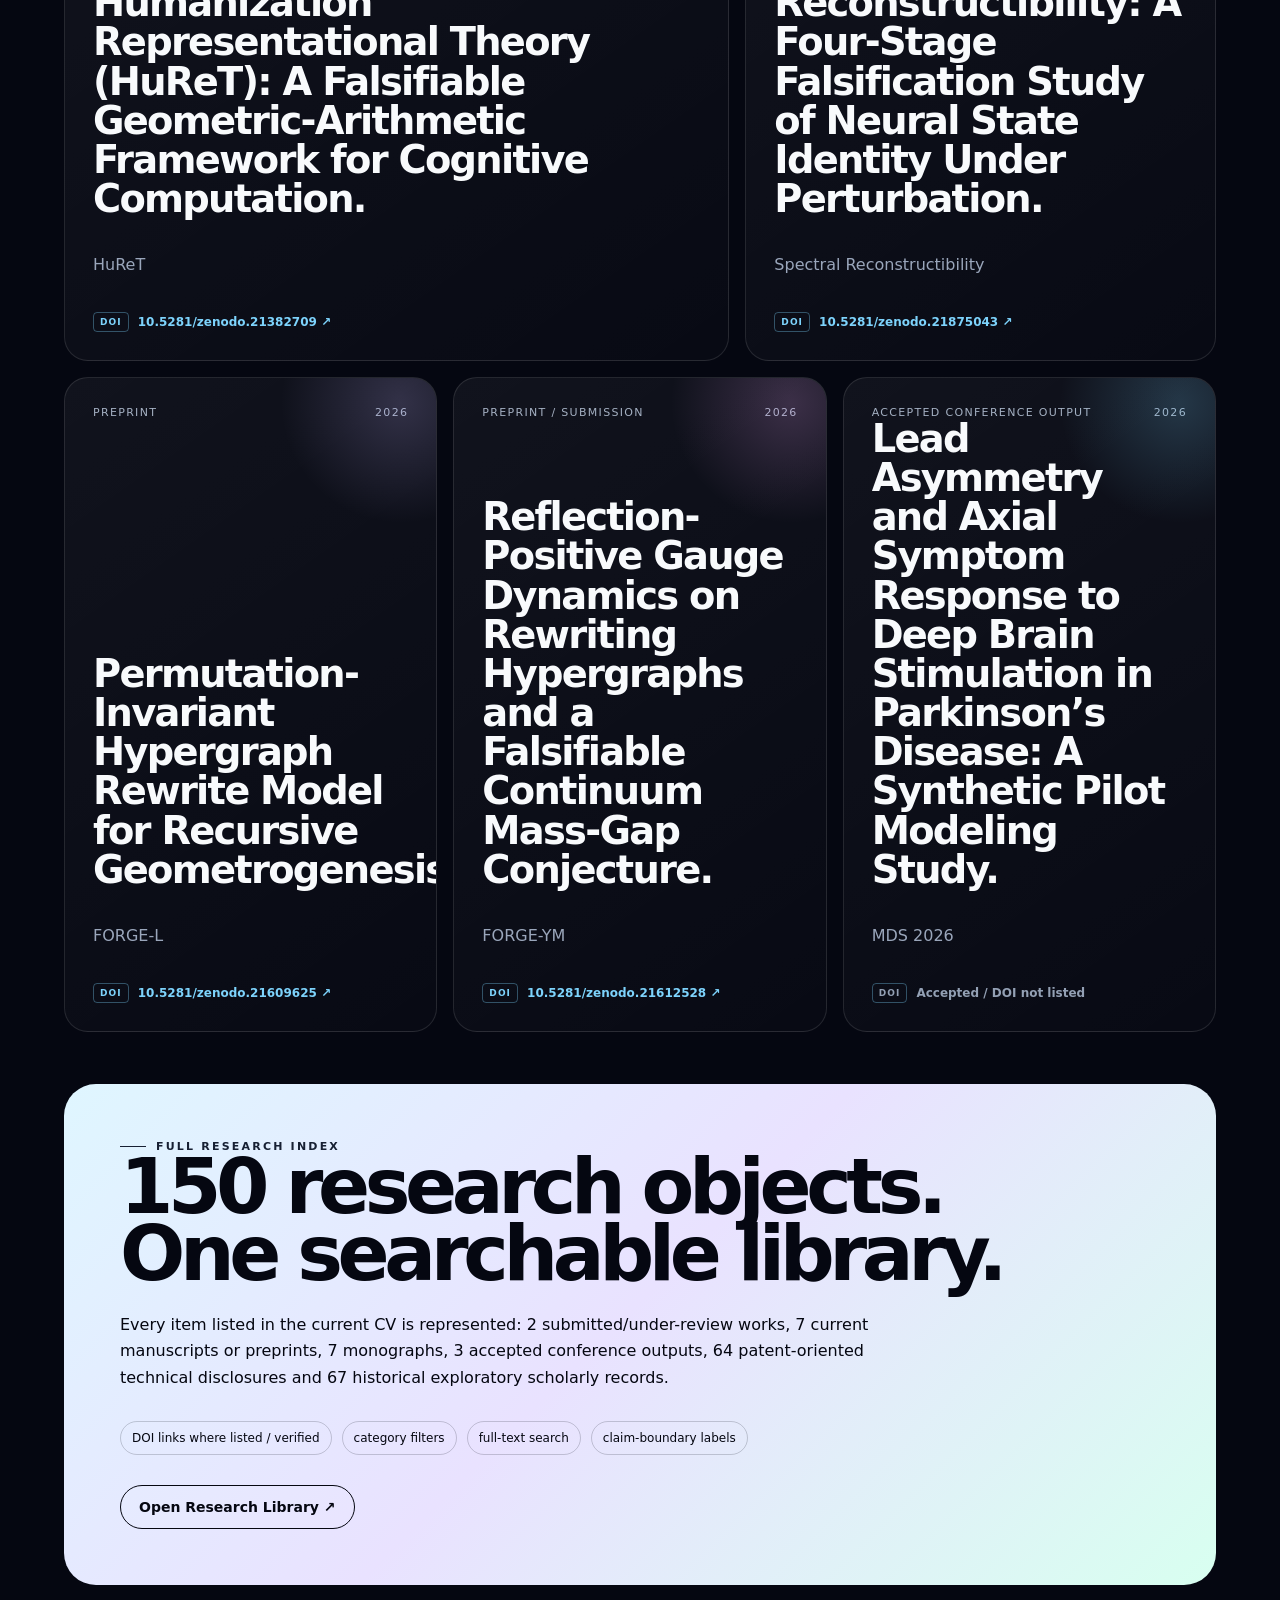
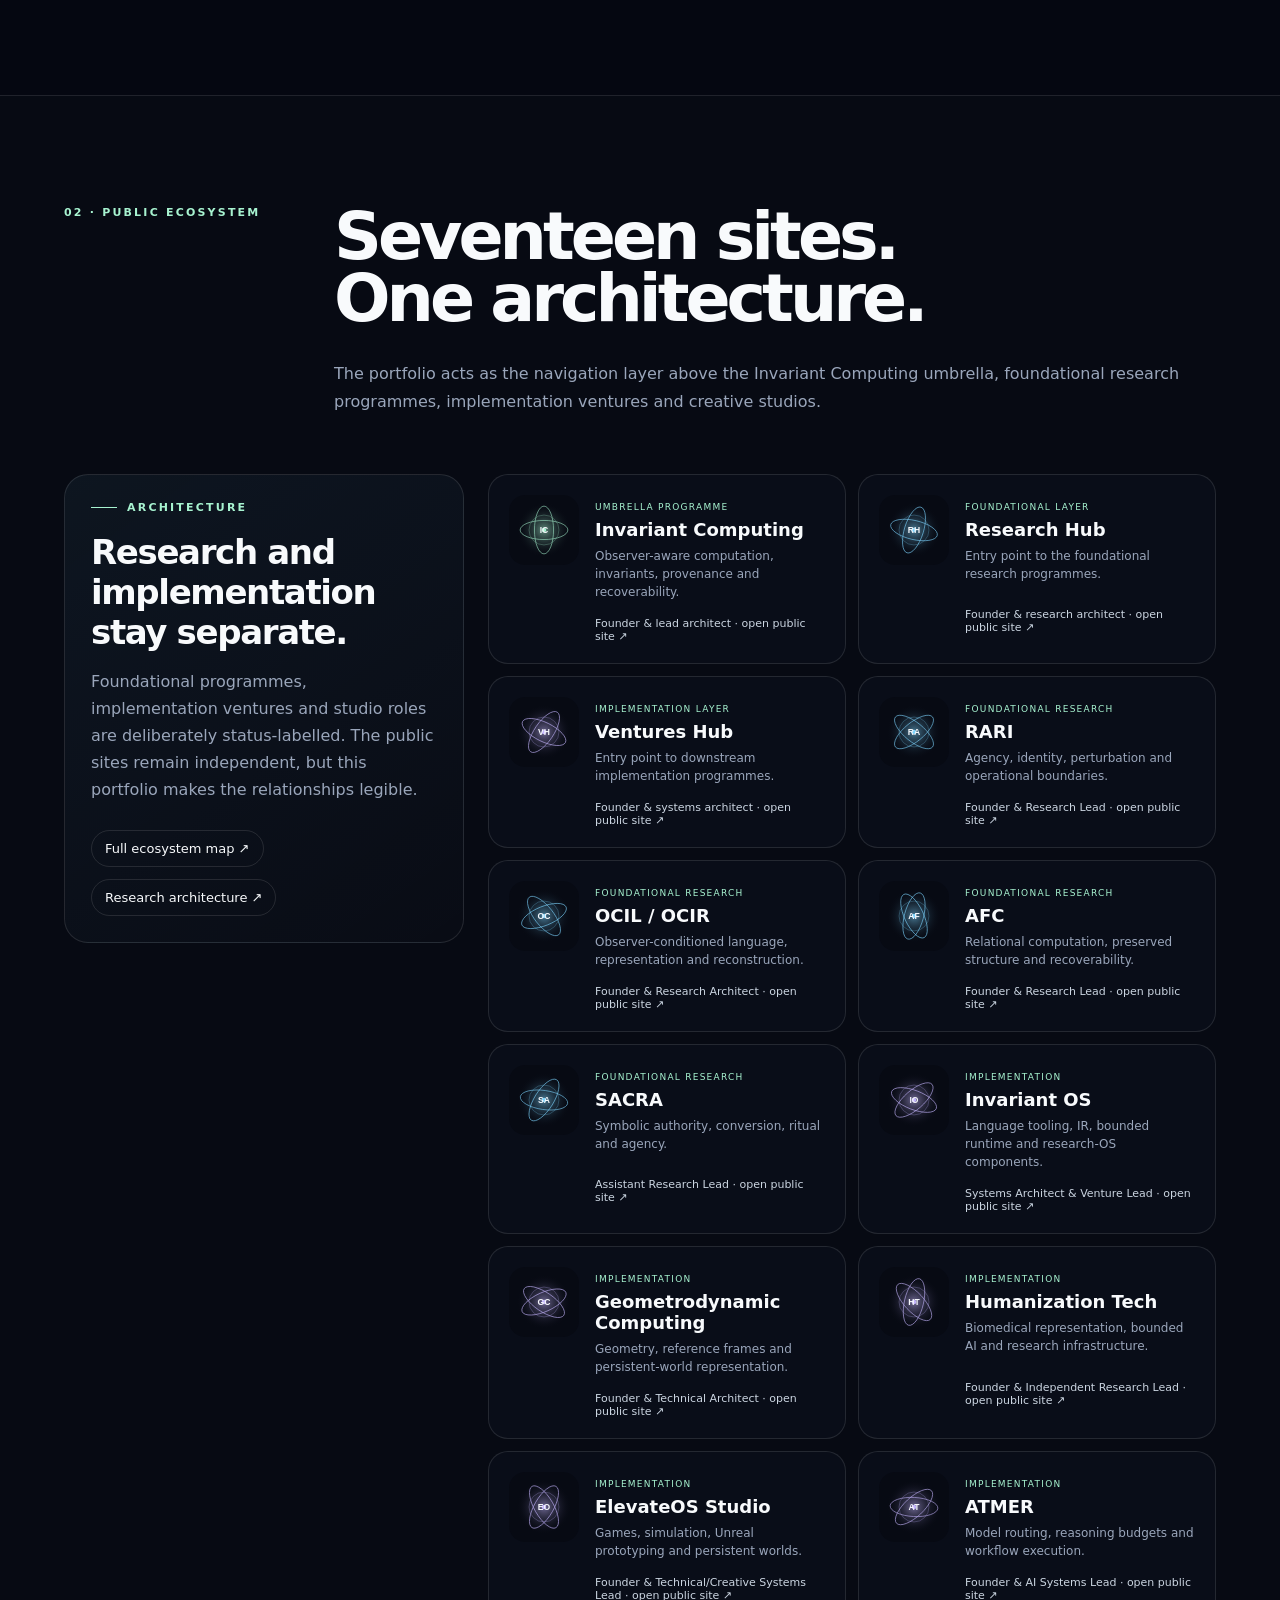
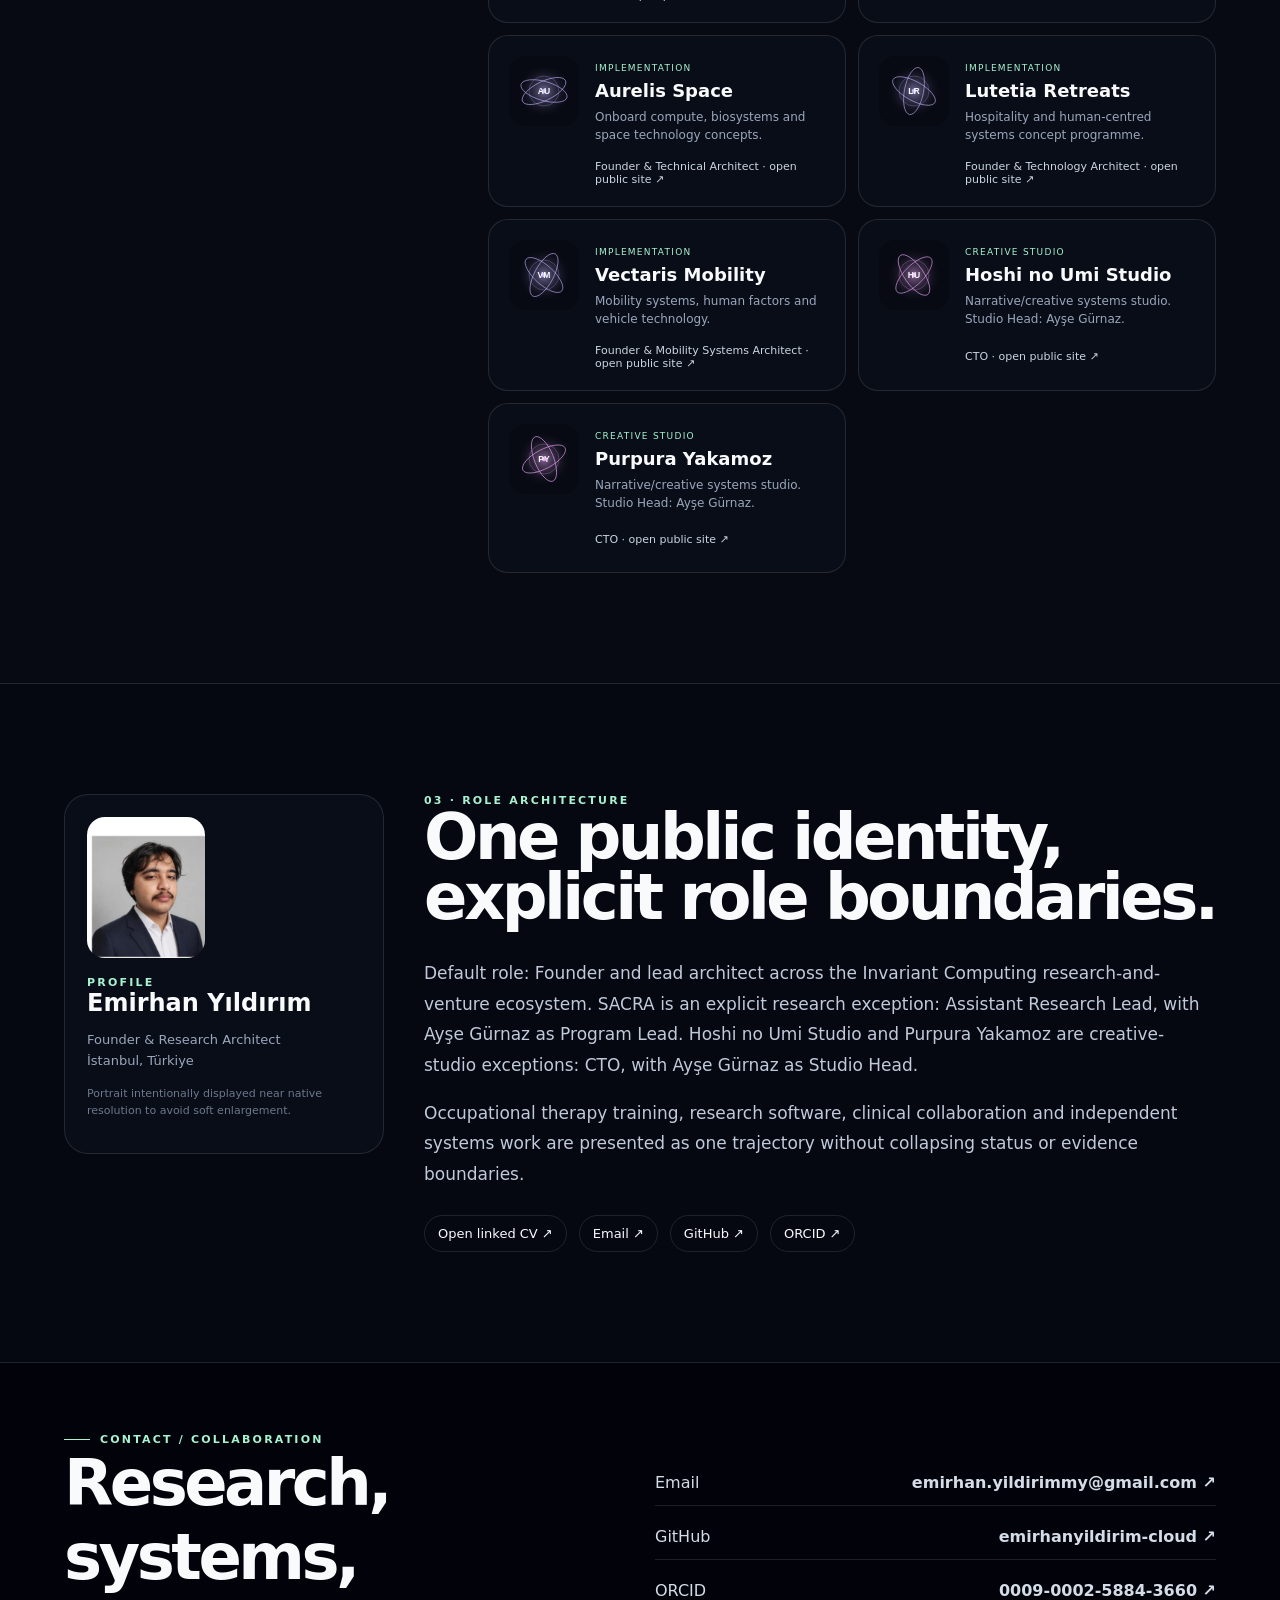
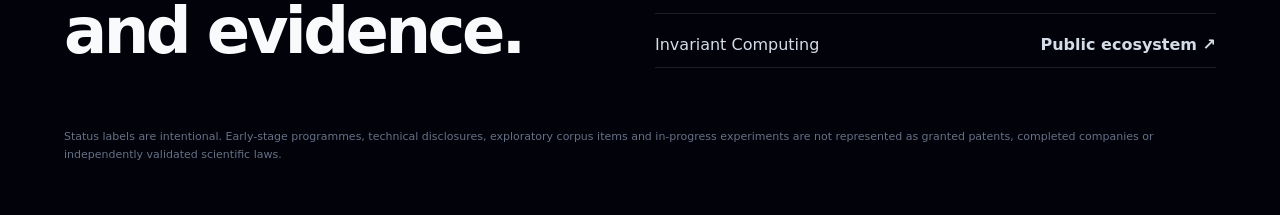
==== commit 6bac36e8: "yeni" ====
--- a/index.html
+++ b/index.html
@@ -1,24 +1,6 @@
-<!doctype html><html lang="en"><head><meta charset="utf-8"><meta name="viewport" content="width=device-width,initial-scale=1,viewport-fit=cover"><meta name="color-scheme" content="dark"><title>Emirhan Yıldırım — Founder &amp; Research Architect</title><meta name="description" content="Personal research and founder portfolio: Invariant Computing, RARI, systems architecture, biomedical AI, ventures, publications and public evidence."><meta name="theme-color" content="#020815"><meta property="og:type" content="website"><meta property="og:title" content="Emirhan Yıldırım — Founder &amp; Research Architect"><meta property="og:description" content="Personal research and founder portfolio: Invariant Computing, RARI, systems architecture, biomedical AI, ventures, publications and public evidence."><meta property="og:image" content="assets/media/og-preview.jpg"><link rel="icon" href="assets/media/favicon.svg" type="image/svg+xml"><link rel="stylesheet" href="assets/css/main.css"><script type="application/ld+json">{"@context":"https://schema.org","@type":"Person","name":"Emirhan Yıldırım","url":"https://emirhanyildirim-cloud.github.io/","sameAs":["https://github.com/emirhanyildirim-cloud", "https://orcid.org/0009-0002-5884-3660", "https://invariantcomputinglab.org/", "https://research.invariantcomputinglab.org/", "https://ventures.invariantcomputinglab.org/", "https://rari.invariantcomputinglab.org/", "https://ocil-ocir.invariantcomputinglab.org/", "https://annihilation-free-computing.invariantcomputinglab.org/", "https://sacra.invariantcomputinglab.org/", "https://invariant-os.invariantcomputinglab.org/", "https://geometrodynamic-computing.invariantcomputinglab.org/", "https://humanization-tech.invariantcomputinglab.org/", "https://elevateos-studio.invariantcomputinglab.org/", "https://atmer.invariantcomputinglab.org/", "https://aurelis-space.invariantcomputinglab.org/", "https://lutetia-retreats.invariantcomputinglab.org/", "https://vectaris-mobility.invariantcomputinglab.org/", "https://hoshi-no-umi-studio.invariantcomputinglab.org/", "https://purpura-yakamoz.invariantcomputinglab.org/"],"jobTitle":"Founder & Research Architect","affiliation":{"@type":"Organization","name":"Invariant Computing Program","url":"https://invariantcomputinglab.org/"}}</script></head><body><header class="nav"><a class="brand" href="index.html"><span>EY</span><b>Emirhan Yıldırım</b></a><nav><a href="research/">Research</a><a href="ventures/">Ventures</a><a href="outputs/">Outputs</a><a href="cv/">CV</a></nav><a class="nav-github" href="https://github.com/emirhanyildirim-cloud" target="_blank" rel="noopener">GitHub ↗</a><button class="menu-btn" aria-label="Open navigation"><i></i><i></i></button></header><div class="mobile-nav" hidden><a href="research/">Research</a><a href="ventures/">Ventures</a><a href="outputs/">Outputs</a><a href="cv/">CV</a><a href="https://github.com/emirhanyildirim-cloud" target="_blank">GitHub ↗</a></div><main>
-<section class="hero" id="top"><div class="noise"></div><div class="hero-copy"><p class="overline">ACADEMIC / FOUNDER / SYSTEMS</p><h1><span>Emirhan</span><span>Yıldırım</span></h1><p class="hero-role">Founder & Research Architect<br><b>Invariant Computing Program</b></p><p class="hero-summary">Independent researcher, founder and systems designer working across observer-aware computation, agency, recoverability, biomedical AI, persistent-world systems and rehabilitation-oriented technology.</p><div class="hero-actions"><a class="primary" href="#ecosystem">Enter ecosystem</a><a href="cv/">Open CV ↗</a></div></div>
-<div class="hero-visual"><canvas id="ecosystemCanvas" data-ecosystem-canvas aria-label="Interactive 3D map of the Invariant Computing ecosystem"></canvas><div class="hud hud-top"><span>LIVE SYSTEM MAP</span><b>17 PUBLIC ENTRY POINTS</b></div><div class="hud hud-bottom" id="nodeHud"><span>DRAG / TOUCH TO ROTATE</span><b>Invariant Computing</b><p>Click a node to open its public site.</p></div></div>
-<div class="hero-meta"><span>İstanbul, Türkiye</span><a href="https://github.com/emirhanyildirim-cloud" target="_blank">github.com/emirhanyildirim-cloud ↗</a><a href="https://orcid.org/0009-0002-5884-3660" target="_blank">ORCID 0009-0002-5884-3660 ↗</a></div></section>
-
-<section class="metric-strip"><div><b>4</b><span>foundational research programmes</span></div><div><b>10</b><span>venture / implementation programmes</span></div><div><b>17</b><span>public sites in one architecture</span></div><div><b>13</b><span>CV pages, linked & status-labelled</span></div></section>
-<section class="identity-slab"><figure class="reveal"><img src="assets/media/emirhan-yildirim.webp" alt="Emirhan Yıldırım"><figcaption>Emirhan Yıldırım · İstanbul, Türkiye</figcaption></figure><div class="identity-copy reveal"><p class="overline">PROFILE</p><h2>Research architecture across observer, system and human context.</h2><p>Independent researcher, founder, and systems designer building a long-horizon programme around observer-aware computation: how information should represent its observer, transformation/filter, uncertainty, provenance, recoverability, equivalence classes, and structures that remain invariant across observers or transformations.</p><p>The current architecture places the Invariant Computing Program above the neuroscience-first Reality & Agency Research Initiative (RARI); downstream implementation, biomedical AI and creative-technology programmes remain status-labelled and structurally separate.</p><div class="identity-links"><a href="mailto:emirhan.yildirimmy@gmail.com"><span>Email</span><b>emirhan.yildirimmy@gmail.com</b></a><a href="https://github.com/emirhanyildirim-cloud" target="_blank"><span>GitHub</span><b>emirhanyildirim-cloud ↗</b></a><a href="https://orcid.org/0009-0002-5884-3660" target="_blank"><span>ORCID</span><b>0009-0002-5884-3660 ↗</b></a><a href="tel:+905423453659"><span>Phone</span><b>+90 542 345 3659</b></a></div></div></section>
-
-<section class="section intro" id="now"><div class="section-kicker"><span>01</span><p>CURRENT POSITION</p></div><div class="section-content"><div class="headline reveal"><h2>Make the boundary part of the work.</h2><p>Research claims, planned systems and implemented artefacts are separated deliberately rather than collapsed into one future-facing narrative.</p></div><div class="now-layout"><article class="now-main reveal"><div class="tag">RARI / 15-DAY FALSIFICATION PROGRAMME</div><h3>Day 1 + Day 2 synthetic runs are complete.</h3><p>P1–P5 scores were derived afterward through frozen post-run analysis rather than emitted directly by the runs.</p><div class="rank"><span>local identifiable rank</span><strong>8 <i>→</i> 17</strong><small>repeated across both completed synthetic phases; effect magnitude on predictive and uncertainty metrics remained protocol-dependent.</small></div></article><div class="now-points"><article class="reveal"><span>01</span><h4>Repeated cross-day signal</h4><p>Controlled perturbation expanded local identifiable rank from 8 to 17 in both completed synthetic phases.</p></article><article class="reveal"><span>02</span><h4>Reconstruction bridge unresolved</h4><p>The observer-specific inverse/recovery procedure failed to reduce cross-observer dispersion in both synthetic phases; treated as a localized falsification target.</p></article><article class="reveal"><span>03</span><h4>Next phase</h4><p>Prospective real-biology, cross-species and cross-modality validation is intended to test which mechanisms generalize beyond the synthetic system.</p></article></div></div><div class="status-discipline reveal"><b>STATUS DISCIPLINE</b><p>Design-stage programmes, planned ventures, preprints, technical disclosures and in-progress experiments are labelled by status and are not presented as completed companies, granted patents, or validated scientific laws.</p></div></div></section>
-
-<section class="section dark" id="ecosystem"><div class="section-kicker"><span>02</span><p>ROLE ARCHITECTURE</p></div><div class="section-content"><div class="headline reveal"><h2>One umbrella.<br>Distinct scientific and implementation layers.</h2><p>The default role is Founder & lead architect across the Invariant Computing research-and-venture ecosystem, with explicit exceptions for SACRA and the two creative studios.</p></div><div class="role-grid"><article class="reveal"><span>DEFAULT</span><h3>Founder & lead architect</h3><p>Across the Invariant Computing research and venture ecosystem.</p></article><article class="reveal"><span>RESEARCH EXCEPTION</span><h3>SACRA · Assistant Research Lead</h3><p>Program Lead: Ayşe Gürnaz.</p></article><article class="reveal"><span>STUDIO EXCEPTION</span><h3>Hoshi no Umi / Purpura · CTO</h3><p>Studio Head: Ayşe Gürnaz.</p></article></div><div class="portal-row"><a href="https://invariantcomputinglab.org/" target="_blank"><small>ECOSYSTEM</small><b>Invariant Computing</b><span>↗</span></a><a href="https://research.invariantcomputinglab.org/" target="_blank"><small>FOUNDATIONAL LAYER</small><b>Research Hub</b><span>↗</span></a><a href="https://ventures.invariantcomputinglab.org/" target="_blank"><small>IMPLEMENTATION LAYER</small><b>Ventures Hub</b><span>↗</span></a></div></div></section>
-
-<section class="section programmes"><div class="section-kicker"><span>03</span><p>FOUNDATIONAL RESEARCH</p></div><div class="section-content"><div class="headline reveal"><h2>Agency. Representation.<br>Computation. Meaning.</h2><p>Four programmes remain conceptually distinct from downstream ventures and product systems.</p></div><div class="program-grid research-grid"><article class="program-card reveal" data-kind="research"><div class="program-top"><span>RESEARCH PROGRAMME</span><span>Foundational research</span></div><h3>RARI</h3><p>Agency, identity, perturbation and operational boundaries.</p><div class="role"><small>ROLE</small><b>Founder &amp; Research Lead</b></div><div class="evidence-line"><small>PUBLIC OBJECT</small><p>perturbation / invariant research programme.</p></div><a href="https://rari.invariantcomputinglab.org/" target="_blank" rel="noopener">rari.invariantcomputinglab.org<span>↗</span></a></article><article class="program-card reveal" data-kind="research"><div class="program-top"><span>RESEARCH PROGRAMME</span><span>Working research architecture</span></div><h3>OCIL / OCIR</h3><p>Observer-conditioned language, representation and reconstruction.</p><div class="role"><small>ROLE</small><b>Founder &amp; Research Architect</b></div><div class="evidence-line"><small>PUBLIC OBJECT</small><p>observer/reconstruction bench.</p></div><a href="https://ocil-ocir.invariantcomputinglab.org/" target="_blank" rel="noopener">ocil-ocir.invariantcomputinglab.org<span>↗</span></a></article><article class="program-card reveal" data-kind="research"><div class="program-top"><span>RESEARCH PROGRAMME</span><span>Foundational research</span></div><h3>AFC</h3><p>Relational computation, preserved structure and recoverability.</p><div class="role"><small>ROLE</small><b>Founder &amp; Research Lead</b></div><div class="evidence-line"><small>PUBLIC OBJECT</small><p>relational / recoverability test bench.</p></div><a href="https://annihilation-free-computing.invariantcomputinglab.org/" target="_blank" rel="noopener">annihilation-free-computing.invariantcomputinglab.org<span>↗</span></a></article><article class="program-card reveal" data-kind="research"><div class="program-top"><span>RESEARCH PROGRAMME</span><span>Foundational research</span></div><h3>SACRA</h3><p>Symbolic authority, conversion, ritual and agency.</p><div class="role"><small>ROLE</small><b>Assistant Research Lead · Program Lead: Ayşe Gürnaz</b></div><div class="evidence-line"><small>PUBLIC OBJECT</small><p>coding-reliability sandbox.</p></div><a href="https://sacra.invariantcomputinglab.org/" target="_blank" rel="noopener">sacra.invariantcomputinglab.org<span>↗</span></a></article></div><a class="deep-link reveal" href="research/"><span>Explore the research architecture</span><b>RARI · OCIL/OCIR · AFC · SACRA</b><i>↗</i></a></div></section>
-
-<section class="section venture-home"><div class="section-kicker"><span>04</span><p>IMPLEMENTATION</p></div><div class="section-content"><div class="headline reveal"><h2>Systems leave the lab<br>without erasing their status.</h2><p>Ten downstream programmes span operating systems, spatial computing, biomedical representation, AI infrastructure, simulation, mobility, space, hospitality and media.</p></div><div class="venture-feature-grid"><article class="program-card reveal" data-kind="venture"><div class="program-top"><span>VENTURE / IMPLEMENTATION</span><span>Design-stage implementation</span></div><h3>Invariant OS</h3><p>Language tooling, IR, bounded runtime and research-OS components.</p><div class="role"><small>ROLE</small><b>Systems Architect &amp; Venture Lead</b></div><div class="evidence-line"><small>PUBLIC OBJECT</small><p>Trace Kernel v0.1.</p></div><a href="https://invariant-os.invariantcomputinglab.org/" target="_blank" rel="noopener">invariant-os.invariantcomputinglab.org<span>↗</span></a></article><article class="program-card reveal" data-kind="venture"><div class="program-top"><span>VENTURE / IMPLEMENTATION</span><span>Research / implementation venture</span></div><h3>Geometrodynamic Computing</h3><p>Geometry, reference frames, state space and persistent-world representation.</p><div class="role"><small>ROLE</small><b>Founder &amp; Technical Architect</b></div><div class="evidence-line"><small>PUBLIC OBJECT</small><p>Frame Lab v0.1.</p></div><a href="https://geometrodynamic-computing.invariantcomputinglab.org/" target="_blank" rel="noopener">geometrodynamic-computing.invariantcomputinglab.org<span>↗</span></a></article><article class="program-card reveal" data-kind="venture"><div class="program-top"><span>VENTURE / IMPLEMENTATION</span><span>Active venture / research prototypes</span></div><h3>Humanization Tech</h3><p>Human-data representation, research AI infrastructure and bounded biomedical workflows.</p><div class="role"><small>ROLE</small><b>Founder &amp; Independent Research Lead</b></div><div class="evidence-line"><small>PUBLIC OBJECT</small><p>Signal Intake v0.1 plus Prometheus/NCL product family.</p></div><a href="https://humanization-tech.invariantcomputinglab.org/" target="_blank" rel="noopener">humanization-tech.invariantcomputinglab.org<span>↗</span></a></article><article class="program-card reveal" data-kind="venture"><div class="program-top"><span>VENTURE / IMPLEMENTATION</span><span>Active prototype programme</span></div><h3>ElevateOS Studio</h3><p>Games, simulation, Unreal prototyping and persistent worlds.</p><div class="role"><small>ROLE</small><b>Founder &amp; Technical/Creative Systems Lead</b></div><div class="evidence-line"><small>PUBLIC OBJECT</small><p>Prometheus One World first-playable programme.</p></div><a href="https://elevateos-studio.invariantcomputinglab.org/" target="_blank" rel="noopener">elevateos-studio.invariantcomputinglab.org<span>↗</span></a></article><article class="program-card reveal" data-kind="venture"><div class="program-top"><span>VENTURE / IMPLEMENTATION</span><span>Infrastructure venture</span></div><h3>ATMER</h3><p>Model routing, reasoning budgets and workflow execution.</p><div class="role"><small>ROLE</small><b>Founder &amp; AI Systems Lead</b></div><div class="evidence-line"><small>PUBLIC OBJECT</small><p>Route Ledger v0.1 local simulation.</p></div><a href="https://atmer.invariantcomputinglab.org/" target="_blank" rel="noopener">atmer.invariantcomputinglab.org<span>↗</span></a></article><article class="program-card reveal" data-kind="venture"><div class="program-top"><span>VENTURE / IMPLEMENTATION</span><span>Concept-stage venture</span></div><h3>Aurelis Space</h3><p>Onboard compute, biosystems and inner-Solar-System technology concepts.</p><div class="role"><small>ROLE</small><b>Founder &amp; Technical Architect</b></div><div class="evidence-line"><small>PUBLIC OBJECT</small><p>power / eclipse budget sandbox.</p></div><a href="https://aurelis-space.invariantcomputinglab.org/" target="_blank" rel="noopener">aurelis-space.invariantcomputinglab.org<span>↗</span></a></article></div><a class="deep-link reveal" href="ventures/"><span>View all ten venture programmes</span><b>Architecture · status · public artefacts</b><i>↗</i></a></div></section>
-
-<section class="section dark"><div class="section-kicker"><span>05</span><p>RESEARCH SOFTWARE / MVPS</p></div><div class="section-content"><div class="headline reveal"><h2>Prototype the boundary,<br>not just the promise.</h2><p>Applied systems are treated as test beds for invariance, provenance, bounded adaptation, representation and recoverability.</p></div><div class="mvp-scroll"><article class="mvp-card reveal"><span>Research MVP</span><h3>Humanization AI / Bounded Policy-Evolution MVP</h3><p>Persistent cognitive-systems architecture with typed events, workspace, memory, self/world records, metacognitive signals, restricted executable policy generation, isolated evaluation, audit artefacts and rollback-compatible boundaries.</p><small>Claims remain focused on error-aware review routing rather than consciousness or unrestricted self-modification.</small></article><article class="mvp-card reveal"><span>Research backend</span><h3>Prometheus Core &amp; Research Backend</h3><p>Auditable representation and file/data infrastructure supporting provenance, integrity, reversible processing, manifests and multimodal human/biological workflows.</p><small>Internal technical testing reconstructed 47/47 files with SHA-256 verification and no missing, extra or mismatched files.</small></article><article class="mvp-card reveal"><span>Imaging MVP</span><h3>Prometheus MRI MVP</h3><p>Integrity-gated MRI capsule research prototype with Q8, Q16 and exact fallback, downstream task preservation, anomaly-ranking analysis and cryptographic provenance.</p><small>Internal study reported ~4.002× float-array compression with minimal segmentation-behavior drift and a separately gated ~8.165× anomaly profile; no clinical-equivalence claim.</small></article><article class="mvp-card reveal"><span>Systems MVP</span><h3>Prometheus RouterKey / MoE Adapter MVP</h3><p>Training-free event codec for compact, integrity-protected representation of mixture-of-experts router states.</p><small>Reported 0.86% event density, 97.77% top-1 expert agreement and 99.16% top-8 overlap; full end-to-end acceleration remains unproven.</small></article><article class="mvp-card reveal"><span>Rehabilitation research MVP</span><h3>RhythmWalk / Autonomous RAS Research MVP</h3><p>Fixed-first personalised rhythmic auditory guidance informed by participant-held-out action ablation, cadence calibration, fail-closed quality checks, persistent audit logging and an optional bounded one-window slowdown probe.</p><small>No treatment-benefit or adaptive-superiority claim.</small></article><article class="mvp-card reveal"><span>Systems R&amp;D</span><h3>Hardware-Aware Offline GLM System</h3><p>Active R&amp;D for a locally operated GLM-family model environment intended to select execution, expert residency and fallback strategies according to RAM, storage, CPU/GPU resources and model metadata.</p><small>Current validation is limited to router-state representation rather than full-runtime equivalence.</small></article></div><a class="deep-link reveal" href="outputs/"><span>Research software, publications & outputs</span><b>Full evidence-oriented index</b><i>↗</i></a></div></section>
-
-<section class="section trajectory"><div class="section-kicker"><span>06</span><p>TRAJECTORY</p></div><div class="section-content"><div class="headline reveal"><h2>Clinical training × computation × systems architecture.</h2><p>Occupational therapy training sits beside independent research, computational work and technical programme-building rather than being treated as a separate biography.</p></div><div class="timeline"><article class="reveal"><time>Current</time><div><h3>BSc Student — Occupational Therapy</h3><p>İstanbul Medipol University, İstanbul. Entering Year 3; training includes anatomy and neuroanatomy, activity and occupational analysis, ADLs, clinical measurement, motor function, rehabilitation technology and evidence-informed practice.</p></div></article><article class="reveal"><time>2026–present</time><div><h3>Founder &amp; Project Director — RARI</h3><p>Founded and directs the long-horizon programme on neuro-scientific reality, invariants of agency, agency-preserving transformations, observer/filter reconstruction and recoverability under perturbation.</p></div></article><article class="reveal"><time>2026–present</time><div><h3>Founder &amp; Research Architect — Invariant Computing Program</h3><p>Founding umbrella programme connecting RARI science with an observer-aware information model, language/IR, runtime, operating-system and future hardware architecture research.</p></div></article><article class="reveal"><time>Current</time><div><h3>Founder / Independent Research Lead — Humanization Tech</h3><p>Applied engineering and product-development work in multimodal biomedical representation, bounded AI, trustworthy data infrastructure, rehabilitation technology and deep-tech prototyping.</p></div></article><article class="reveal"><time>Current</time><div><h3>Founder / Systems Architect — Invariant OS</h3><p>Design-stage computing-systems venture for production implementations of the Invariant Computing stack.</p></div></article><article class="reveal"><time>Current</time><div><h3>Founder / Technical Architect — Geometrodynamic Computing</h3><p>Design-stage spatial-computing venture for 3D/4D world representation, manifold/state-space systems, coordinate transforms, visualisation, sensor fusion and persistent world models.</p></div></article></div></div></section>
-
-<section class="directory" id="directory"><div class="directory-head"><p class="overline">LIVE DIRECTORY</p><h2>17 public entry points.<br>One personal index.</h2></div><div class="site-directory"><a class="site-link" href="https://invariantcomputinglab.org/" target="_blank" rel="noopener"><span>01</span><b>Invariant Computing</b><em>invariantcomputinglab.org</em><i>↗</i></a><a class="site-link" href="https://research.invariantcomputinglab.org/" target="_blank" rel="noopener"><span>02</span><b>Research Hub</b><em>research.invariantcomputinglab.org</em><i>↗</i></a><a class="site-link" href="https://ventures.invariantcomputinglab.org/" target="_blank" rel="noopener"><span>03</span><b>Ventures Hub</b><em>ventures.invariantcomputinglab.org</em><i>↗</i></a><a class="site-link" href="https://rari.invariantcomputinglab.org/" target="_blank" rel="noopener"><span>04</span><b>RARI</b><em>rari.invariantcomputinglab.org</em><i>↗</i></a><a class="site-link" href="https://ocil-ocir.invariantcomputinglab.org/" target="_blank" rel="noopener"><span>05</span><b>OCIL / OCIR</b><em>ocil-ocir.invariantcomputinglab.org</em><i>↗</i></a><a class="site-link" href="https://annihilation-free-computing.invariantcomputinglab.org/" target="_blank" rel="noopener"><span>06</span><b>AFC</b><em>annihilation-free-computing.invariantcomputinglab.org</em><i>↗</i></a><a class="site-link" href="https://sacra.invariantcomputinglab.org/" target="_blank" rel="noopener"><span>07</span><b>SACRA</b><em>sacra.invariantcomputinglab.org</em><i>↗</i></a><a class="site-link" href="https://invariant-os.invariantcomputinglab.org/" target="_blank" rel="noopener"><span>08</span><b>Invariant OS</b><em>invariant-os.invariantcomputinglab.org</em><i>↗</i></a><a class="site-link" href="https://geometrodynamic-computing.invariantcomputinglab.org/" target="_blank" rel="noopener"><span>09</span><b>Geometrodynamic Computing</b><em>geometrodynamic-computing.invariantcomputinglab.org</em><i>↗</i></a><a class="site-link" href="https://humanization-tech.invariantcomputinglab.org/" target="_blank" rel="noopener"><span>10</span><b>Humanization Tech</b><em>humanization-tech.invariantcomputinglab.org</em><i>↗</i></a><a class="site-link" href="https://elevateos-studio.invariantcomputinglab.org/" target="_blank" rel="noopener"><span>11</span><b>ElevateOS Studio</b><em>elevateos-studio.invariantcomputinglab.org</em><i>↗</i></a><a class="site-link" href="https://atmer.invariantcomputinglab.org/" target="_blank" rel="noopener"><span>12</span><b>ATMER</b><em>atmer.invariantcomputinglab.org</em><i>↗</i></a><a class="site-link" href="https://aurelis-space.invariantcomputinglab.org/" target="_blank" rel="noopener"><span>13</span><b>Aurelis Space</b><em>aurelis-space.invariantcomputinglab.org</em><i>↗</i></a><a class="site-link" href="https://lutetia-retreats.invariantcomputinglab.org/" target="_blank" rel="noopener"><span>14</span><b>Lutetia Retreats</b><em>lutetia-retreats.invariantcomputinglab.org</em><i>↗</i></a><a class="site-link" href="https://vectaris-mobility.invariantcomputinglab.org/" target="_blank" rel="noopener"><span>15</span><b>Vectaris Mobility</b><em>vectaris-mobility.invariantcomputinglab.org</em><i>↗</i></a><a class="site-link" href="https://hoshi-no-umi-studio.invariantcomputinglab.org/" target="_blank" rel="noopener"><span>16</span><b>Hoshi no Umi Studio</b><em>hoshi-no-umi-studio.invariantcomputinglab.org</em><i>↗</i></a><a class="site-link" href="https://purpura-yakamoz.invariantcomputinglab.org/" target="_blank" rel="noopener"><span>17</span><b>Purpura Yakamoz</b><em>purpura-yakamoz.invariantcomputinglab.org</em><i>↗</i></a></div></section>
-
-<section class="closing"><div><p class="overline">FULL RECORD</p><h2>CV, public programme sites and source-labelled outputs.</h2></div><div class="closing-links"><a href="cv/"><b>View CV</b><span>13-page linked edition ↗</span></a><a href="outputs/"><b>Research outputs</b><span>Software, papers, recognition ↗</span></a><a href="https://github.com/emirhanyildirim-cloud" target="_blank"><b>GitHub</b><span>emirhanyildirim-cloud ↗</span></a></div></section>
-</main><footer class="footer"><div><p class="overline">CONTACT / COLLABORATION</p><a class="big-mail" href="mailto:emirhan.yildirimmy@gmail.com">emirhan.yildirimmy@gmail.com</a></div><div class="footer-grid"><a href="https://emirhanyildirim-cloud.github.io/">Personal site ↗</a><a href="https://github.com/emirhanyildirim-cloud" target="_blank">GitHub ↗</a><a href="https://orcid.org/0009-0002-5884-3660" target="_blank">ORCID ↗</a><a href="https://invariantcomputinglab.org/" target="_blank">Invariant Computing ↗</a><span>İstanbul, Türkiye</span><span>+90 542 345 3659</span></div><p class="fine">Status labels are intentional. Early-stage programmes, prototypes, technical disclosures and in-progress experiments are not represented as completed companies, granted patents or validated scientific laws.</p></footer><script src="assets/js/ecosystem-data.js"></script><script src="assets/js/app.js"></script><script src="assets/js/ecosystem3d.js"></script></body></html>+<!doctype html><html lang="en"><head><meta charset="utf-8"><meta name="viewport" content="width=device-width,initial-scale=1"><title>Emirhan Yıldırım — Research Architect &amp; Founder</title><meta name="description" content="Research architect and founder portfolio: research outputs, Invariant Computing ecosystem, public programmes, technical disclosures and CV."><meta name="theme-color" content="#050711"><meta property="og:title" content="Emirhan Yıldırım — Research Architect &amp; Founder"><meta property="og:description" content="Research architect and founder portfolio: research outputs, Invariant Computing ecosystem, public programmes, technical disclosures and CV."><meta property="og:image" content="https://emirhanyildirim-cloud.github.io/assets/media/og-preview.svg"><link rel="icon" href="/assets/media/favicon.svg"><link rel="stylesheet" href="/assets/css/main.css"></head><body><header class="nav"><a class="brand" href="/"><i>EY</i><span>Emirhan Yıldırım</span></a><nav class="navlinks"><a href="/research/">Research</a><a href="/ecosystem/">Ecosystem</a><a href="/outputs/">Research Library</a><a href="/cv/">CV</a></nav><a class="navcta" href="https://github.com/emirhanyildirim-cloud" target="_blank" rel="noopener">GitHub ↗</a></header><div class="grain"></div>
+<main><section class="hero"><div><div class="eyebrow">Research architect · founder · systems builder</div><h1><span>Emirhan</span><span class="accent">Yıldırım</span></h1><p class="hero-role">Founder & Research Architect<br><b>Invariant Computing ecosystem</b></p><p class="hero-summary">Independent researcher and systems designer working across observer-aware computation, falsification-driven research, biomedical AI, persistent-world systems and research infrastructure. This site is the public index: evidence first, status labelled, everything linked.</p><div class="actions"><a class="btn primary" href="/outputs/">Explore research library</a><a class="btn" href="/ecosystem/">Open 17-site ecosystem</a><a class="btn" href="/cv/">View full CV</a></div><div class="quick-links"><a href="https://github.com/emirhanyildirim-cloud" target="_blank">GitHub ↗</a><a href="https://orcid.org/0009-0002-5884-3660" target="_blank">ORCID ↗</a><a href="https://invariantcomputinglab.org" target="_blank">Invariant Computing ↗</a></div></div><div class="scene-wrap"><div class="scene"><div class="ring r1"></div><div class="ring r2"></div><div class="ring r3"></div><div class="core"></div><a class="orbit-node" href="https://rari.invariantcomputinglab.org" target="_blank" rel="noopener" title="RARI"><span class="node-chip" style="--node:#7dd3fc"><i></i>RA · RARI</span></a><a class="orbit-node" href="https://ocil-ocir.invariantcomputinglab.org" target="_blank" rel="noopener" title="OCIL / OCIR"><span class="node-chip" style="--node:#7dd3fc"><i></i>OC · OCIL / OCIR</span></a><a class="orbit-node" href="https://annihilation-free-computing.invariantcomputinglab.org" target="_blank" rel="noopener" title="AFC"><span class="node-chip" style="--node:#7dd3fc"><i></i>AF · AFC</span></a><a class="orbit-node" href="https://sacra.invariantcomputinglab.org" target="_blank" rel="noopener" title="SACRA"><span class="node-chip" style="--node:#7dd3fc"><i></i>SA · SACRA</span></a><a class="orbit-node" href="https://invariant-os.invariantcomputinglab.org" target="_blank" rel="noopener" title="Invariant OS"><span class="node-chip" style="--node:#c4b5fd"><i></i>IO · Invariant OS</span></a><a class="orbit-node" href="https://geometrodynamic-computing.invariantcomputinglab.org" target="_blank" rel="noopener" title="Geometrodynamic Computing"><span class="node-chip" style="--node:#c4b5fd"><i></i>GC · Geometrodynamic Computing</span></a><a class="orbit-node" href="https://humanization-tech.invariantcomputinglab.org" target="_blank" rel="noopener" title="Humanization Tech"><span class="node-chip" style="--node:#c4b5fd"><i></i>HT · Humanization Tech</span></a><a class="orbit-node" href="https://elevateos-studio.invariantcomputinglab.org" target="_blank" rel="noopener" title="ElevateOS Studio"><span class="node-chip" style="--node:#c4b5fd"><i></i>EO · ElevateOS Studio</span></a><a class="orbit-node" href="https://atmer.invariantcomputinglab.org" target="_blank" rel="noopener" title="ATMER"><span class="node-chip" style="--node:#c4b5fd"><i></i>AT · ATMER</span></a><a class="orbit-node" href="https://aurelis-space.invariantcomputinglab.org" target="_blank" rel="noopener" title="Aurelis Space"><span class="node-chip" style="--node:#c4b5fd"><i></i>AU · Aurelis Space</span></a><a class="orbit-node" href="https://lutetia-retreats.invariantcomputinglab.org" target="_blank" rel="noopener" title="Lutetia Retreats"><span class="node-chip" style="--node:#c4b5fd"><i></i>LR · Lutetia Retreats</span></a><a class="orbit-node" href="https://vectaris-mobility.invariantcomputinglab.org" target="_blank" rel="noopener" title="Vectaris Mobility"><span class="node-chip" style="--node:#c4b5fd"><i></i>VM · Vectaris Mobility</span></a><a class="orbit-node" href="https://hoshi-no-umi-studio.invariantcomputinglab.org" target="_blank" rel="noopener" title="Hoshi no Umi Studio"><span class="node-chip" style="--node:#f0abfc"><i></i>HU · Hoshi no Umi Studio</span></a><a class="orbit-node" href="https://purpura-yakamoz.invariantcomputinglab.org" target="_blank" rel="noopener" title="Purpura Yakamoz"><span class="node-chip" style="--node:#f0abfc"><i></i>PY · Purpura Yakamoz</span></a></div><div class="scene-label"><b>Interactive ecosystem orbit</b>17 public entry points · move pointer to rotate</div></div></section>
+<section class="metricbar"><div><b>2</b><span>submitted / review</span></div><div><b>7</b><span>current manuscripts</span></div><div><b>7</b><span>monographs</span></div><div><b>3</b><span>accepted conference outputs</span></div><div><b>64</b><span>technical disclosures</span></div><div><b>67</b><span>historical scholarly records</span></div><div><b>17</b><span>public ecosystem sites</span></div></section>
+<section class="section"><div class="section-inner"><div class="section-head"><div class="kicker">01 · Selected research</div><h2>Lead with objects,<br>not claims.</h2><p>A curated front page for the strongest current research objects. The complete library—current work, conference outputs, monographs, disclosures and historical corpus—is searchable on a dedicated page.</p></div><div class="featured-grid"><article class="feature-card large" style="--glow:#7dd3fc33"><div class="meta"><span>Submitted / Cognitive Computation</span><span>2026</span></div><h3>Humanization Representational Theory (HuReT): A Falsifiable Geometric-Arithmetic Framework for Cognitive Computation.</h3><p>HuReT</p><a class="doi" href="https://doi.org/10.5281/zenodo.21382709" target="_blank">10.5281/zenodo.21382709 ↗</a></article><article class="feature-card medium" style="--glow:#a7f3d033"><div class="meta"><span>Zenodo research article · v1</span><span>2026</span></div><h3>From Relational Invariants to Spectral Reconstructibility: A Four-Stage Falsification Study of Neural State Identity Under Perturbation.</h3><p>Spectral Reconstructibility</p><a class="doi" href="https://doi.org/10.5281/zenodo.21875043" target="_blank">10.5281/zenodo.21875043 ↗</a></article><article class="feature-card third" style="--glow:#c4b5fd33"><div class="meta"><span>Preprint</span><span>2026</span></div><h3>Permutation-Invariant Hypergraph Rewrite Model for Recursive Geometrogenesis.</h3><p>FORGE-L</p><a class="doi" href="https://doi.org/10.5281/zenodo.21609625" target="_blank">10.5281/zenodo.21609625 ↗</a></article><article class="feature-card third" style="--glow:#f0abfc33"><div class="meta"><span>Preprint / submission</span><span>2026</span></div><h3>Reflection-Positive Gauge Dynamics on Rewriting Hypergraphs and a Falsifiable Continuum Mass-Gap Conjecture.</h3><p>FORGE-YM</p><a class="doi" href="https://doi.org/10.5281/zenodo.21612528" target="_blank">10.5281/zenodo.21612528 ↗</a></article><article class="feature-card third" style="--glow:#7dd3fc33"><div class="meta"><span>Accepted conference output</span><span>2026</span></div><h3>Lead Asymmetry and Axial Symptom Response to Deep Brain Stimulation in Parkinson’s Disease: A Synthetic Pilot Modeling Study.</h3><p>MDS 2026</p><span class="doi" style="color:#93a0b4">Accepted / DOI not listed</span></article></div><div class="library-callout"><div class="eyebrow" style="color:#172033">Full research index</div><h3>150 research objects.<br>One searchable library.</h3><p>Every item listed in the current CV is represented: 2 submitted/under-review works, 7 current manuscripts or preprints, 7 monographs, 3 accepted conference outputs, 64 patent-oriented technical disclosures and 67 historical exploratory scholarly records.</p><div class="library-counts"><span>DOI links where listed / verified</span><span>category filters</span><span>full-text search</span><span>claim-boundary labels</span></div><a class="btn" href="/outputs/">Open Research Library ↗</a></div></div></section>
+<section class="section ecosystem-section"><div class="section-inner"><div class="section-head"><div class="kicker">02 · Public ecosystem</div><h2>Seventeen sites.<br>One architecture.</h2><p>The portfolio acts as the navigation layer above the Invariant Computing umbrella, foundational research programmes, implementation ventures and creative studios.</p></div><div class="ecosystem-layout"><aside class="ecosystem-sticky"><div class="eyebrow">Architecture</div><h3>Research and implementation stay separate.</h3><p>Foundational programmes, implementation ventures and studio roles are deliberately status-labelled. The public sites remain independent, but this portfolio makes the relationships legible.</p><div class="link-row"><a href="/ecosystem/">Full ecosystem map ↗</a><a href="/research/">Research architecture ↗</a></div></aside><div class="program-list"><a class="program-card" href="https://invariantcomputinglab.org" target="_blank" rel="noopener"><img src="/assets/marks/01-ic.svg" alt=""><div><small>Umbrella programme</small><h4>Invariant Computing</h4><p>Observer-aware computation, invariants, provenance and recoverability.</p></div><div class="role">Founder &amp; lead architect · open public site ↗</div></a><a class="program-card" href="https://research.invariantcomputinglab.org" target="_blank" rel="noopener"><img src="/assets/marks/02-rh.svg" alt=""><div><small>Foundational layer</small><h4>Research Hub</h4><p>Entry point to the foundational research programmes.</p></div><div class="role">Founder &amp; research architect · open public site ↗</div></a><a class="program-card" href="https://ventures.invariantcomputinglab.org" target="_blank" rel="noopener"><img src="/assets/marks/03-vh.svg" alt=""><div><small>Implementation layer</small><h4>Ventures Hub</h4><p>Entry point to downstream implementation programmes.</p></div><div class="role">Founder &amp; systems architect · open public site ↗</div></a><a class="program-card" href="https://rari.invariantcomputinglab.org" target="_blank" rel="noopener"><img src="/assets/marks/04-ra.svg" alt=""><div><small>Foundational research</small><h4>RARI</h4><p>Agency, identity, perturbation and operational boundaries.</p></div><div class="role">Founder &amp; Research Lead · open public site ↗</div></a><a class="program-card" href="https://ocil-ocir.invariantcomputinglab.org" target="_blank" rel="noopener"><img src="/assets/marks/05-oc.svg" alt=""><div><small>Foundational research</small><h4>OCIL / OCIR</h4><p>Observer-conditioned language, representation and reconstruction.</p></div><div class="role">Founder &amp; Research Architect · open public site ↗</div></a><a class="program-card" href="https://annihilation-free-computing.invariantcomputinglab.org" target="_blank" rel="noopener"><img src="/assets/marks/06-af.svg" alt=""><div><small>Foundational research</small><h4>AFC</h4><p>Relational computation, preserved structure and recoverability.</p></div><div class="role">Founder &amp; Research Lead · open public site ↗</div></a><a class="program-card" href="https://sacra.invariantcomputinglab.org" target="_blank" rel="noopener"><img src="/assets/marks/07-sa.svg" alt=""><div><small>Foundational research</small><h4>SACRA</h4><p>Symbolic authority, conversion, ritual and agency.</p></div><div class="role">Assistant Research Lead · open public site ↗</div></a><a class="program-card" href="https://invariant-os.invariantcomputinglab.org" target="_blank" rel="noopener"><img src="/assets/marks/08-io.svg" alt=""><div><small>Implementation</small><h4>Invariant OS</h4><p>Language tooling, IR, bounded runtime and research-OS components.</p></div><div class="role">Systems Architect &amp; Venture Lead · open public site ↗</div></a><a class="program-card" href="https://geometrodynamic-computing.invariantcomputinglab.org" target="_blank" rel="noopener"><img src="/assets/marks/09-gc.svg" alt=""><div><small>Implementation</small><h4>Geometrodynamic Computing</h4><p>Geometry, reference frames and persistent-world representation.</p></div><div class="role">Founder &amp; Technical Architect · open public site ↗</div></a><a class="program-card" href="https://humanization-tech.invariantcomputinglab.org" target="_blank" rel="noopener"><img src="/assets/marks/10-ht.svg" alt=""><div><small>Implementation</small><h4>Humanization Tech</h4><p>Biomedical representation, bounded AI and research infrastructure.</p></div><div class="role">Founder &amp; Independent Research Lead · open public site ↗</div></a><a class="program-card" href="https://elevateos-studio.invariantcomputinglab.org" target="_blank" rel="noopener"><img src="/assets/marks/11-eo.svg" alt=""><div><small>Implementation</small><h4>ElevateOS Studio</h4><p>Games, simulation, Unreal prototyping and persistent worlds.</p></div><div class="role">Founder &amp; Technical/Creative Systems Lead · open public site ↗</div></a><a class="program-card" href="https://atmer.invariantcomputinglab.org" target="_blank" rel="noopener"><img src="/assets/marks/12-at.svg" alt=""><div><small>Implementation</small><h4>ATMER</h4><p>Model routing, reasoning budgets and workflow execution.</p></div><div class="role">Founder &amp; AI Systems Lead · open public site ↗</div></a><a class="program-card" href="https://aurelis-space.invariantcomputinglab.org" target="_blank" rel="noopener"><img src="/assets/marks/13-au.svg" alt=""><div><small>Implementation</small><h4>Aurelis Space</h4><p>Onboard compute, biosystems and space technology concepts.</p></div><div class="role">Founder &amp; Technical Architect · open public site ↗</div></a><a class="program-card" href="https://lutetia-retreats.invariantcomputinglab.org" target="_blank" rel="noopener"><img src="/assets/marks/14-lr.svg" alt=""><div><small>Implementation</small><h4>Lutetia Retreats</h4><p>Hospitality and human-centred systems concept programme.</p></div><div class="role">Founder &amp; Technology Architect · open public site ↗</div></a><a class="program-card" href="https://vectaris-mobility.invariantcomputinglab.org" target="_blank" rel="noopener"><img src="/assets/marks/15-vm.svg" alt=""><div><small>Implementation</small><h4>Vectaris Mobility</h4><p>Mobility systems, human factors and vehicle technology.</p></div><div class="role">Founder &amp; Mobility Systems Architect · open public site ↗</div></a><a class="program-card" href="https://hoshi-no-umi-studio.invariantcomputinglab.org" target="_blank" rel="noopener"><img src="/assets/marks/16-hu.svg" alt=""><div><small>Creative studio</small><h4>Hoshi no Umi Studio</h4><p>Narrative/creative systems studio. Studio Head: Ayşe Gürnaz.</p></div><div class="role">CTO · open public site ↗</div></a><a class="program-card" href="https://purpura-yakamoz.invariantcomputinglab.org" target="_blank" rel="noopener"><img src="/assets/marks/17-py.svg" alt=""><div><small>Creative studio</small><h4>Purpura Yakamoz</h4><p>Narrative/creative systems studio. Studio Head: Ayşe Gürnaz.</p></div><div class="role">CTO · open public site ↗</div></a></div></div></div></section>
+<section class="section"><div class="section-inner"><div class="about-grid"><aside class="portrait-card"><img src="/assets/media/emirhan-yildirim.webp" width="118" height="141" alt="Emirhan Yıldırım"><div class="kicker">Profile</div><h3>Emirhan Yıldırım</h3><p>Founder & Research Architect<br>İstanbul, Türkiye</p><p style="font-size:11px;color:#6d788b">Portrait intentionally displayed near native resolution to avoid soft enlargement.</p></aside><div class="about-copy"><div class="kicker">03 · Role architecture</div><h2>One public identity,<br>explicit role boundaries.</h2><p>Default role: Founder and lead architect across the Invariant Computing research-and-venture ecosystem. SACRA is an explicit research exception: Assistant Research Lead, with Ayşe Gürnaz as Program Lead. Hoshi no Umi Studio and Purpura Yakamoz are creative-studio exceptions: CTO, with Ayşe Gürnaz as Studio Head.</p><p>Occupational therapy training, research software, clinical collaboration and independent systems work are presented as one trajectory without collapsing status or evidence boundaries.</p><div class="link-row"><a href="/cv/">Open linked CV ↗</a><a href="mailto:emirhan.yildirimmy@gmail.com">Email ↗</a><a href="https://github.com/emirhanyildirim-cloud" target="_blank">GitHub ↗</a><a href="https://orcid.org/0009-0002-5884-3660" target="_blank">ORCID ↗</a></div></div></div></div></section></main><footer><div class="footer-inner"><div><div class="eyebrow">Contact / collaboration</div><h2>Research, systems,<br>and evidence.</h2></div><div class="footer-links"><a href="mailto:emirhan.yildirimmy@gmail.com"><span>Email</span><b>emirhan.yildirimmy@gmail.com ↗</b></a><a href="https://github.com/emirhanyildirim-cloud" target="_blank"><span>GitHub</span><b>emirhanyildirim-cloud ↗</b></a><a href="https://orcid.org/0009-0002-5884-3660" target="_blank"><span>ORCID</span><b>0009-0002-5884-3660 ↗</b></a><a href="https://invariantcomputinglab.org" target="_blank"><span>Invariant Computing</span><b>Public ecosystem ↗</b></a></div><p class="fine">Status labels are intentional. Early-stage programmes, technical disclosures, exploratory corpus items and in-progress experiments are not represented as granted patents, completed companies or independently validated scientific laws.</p></div></footer><script src="/assets/js/ecosystem-data.js"></script><script src="/assets/js/app.js"></script></body></html>
--- a/assets/css/main.css
+++ b/assets/css/main.css
@@ -1,4 +1,22 @@
 
-:root{--bg:#020815;--bg2:#07111f;--panel:#0a1728;--text:#eef8ff;--muted:#9aafc1;--line:rgba(157,201,232,.17);--cyan:#2cd9ff;--blue:#4f7cff;--violet:#9b7cff;--green:#45e6a8;--warm:#d9ff69;--max:1440px;--pad:clamp(22px,4vw,68px)}*{box-sizing:border-box}html{scroll-behavior:smooth;background:var(--bg);color:var(--text)}body{margin:0;background:var(--bg);font-family:Inter,ui-sans-serif,-apple-system,BlinkMacSystemFont,"Segoe UI",Arial,sans-serif;color:var(--text);overflow-x:hidden}body:before{content:"";position:fixed;inset:0;pointer-events:none;background:radial-gradient(circle at 75% 18%,rgba(39,118,255,.13),transparent 34%),radial-gradient(circle at 22% 72%,rgba(0,219,255,.055),transparent 28%);z-index:-2}a{color:inherit;text-decoration:none}p{line-height:1.58}.nav{position:fixed;z-index:50;left:0;right:0;top:0;height:72px;padding:0 var(--pad);display:flex;align-items:center;gap:34px;border-bottom:1px solid rgba(255,255,255,.08);background:rgba(2,8,21,.72);backdrop-filter:blur(20px)}.brand{display:flex;align-items:center;gap:12px;margin-right:auto;font-size:14px}.brand span{display:grid;place-items:center;width:34px;height:34px;border:1px solid rgba(44,217,255,.55);border-radius:50%;font-weight:800;color:var(--cyan)}.brand b{font-weight:650;letter-spacing:-.02em}.nav nav{display:flex;gap:27px}.nav nav a,.nav-github{font-size:13px;color:#bfd0df;transition:.2s}.nav nav a:hover,.nav-github:hover{color:white}.nav-github{border:1px solid var(--line);padding:10px 14px;border-radius:999px}.menu-btn{display:none;background:none;border:0;width:38px;height:38px}.menu-btn i{display:block;height:1px;background:white;margin:6px}.mobile-nav{position:fixed;z-index:49;top:72px;inset-inline:0;background:#05101d;padding:28px var(--pad);border-bottom:1px solid var(--line)}.mobile-nav a{display:block;font-size:28px;font-weight:700;padding:12px 0}.hero{min-height:100vh;padding:140px var(--pad) 58px;position:relative;display:grid;grid-template-columns:minmax(0,.9fr) minmax(480px,1.1fr);grid-template-rows:1fr auto;gap:34px;max-width:var(--max);margin:auto}.noise{position:absolute;inset:0;opacity:.15;pointer-events:none;background-image:url("data:image/svg+xml,%3Csvg viewBox='0 0 180 180' xmlns='http://www.w3.org/2000/svg'%3E%3Cfilter id='n'%3E%3CfeTurbulence type='fractalNoise' baseFrequency='.9' numOctaves='2' stitchTiles='stitch'/%3E%3C/filter%3E%3Crect width='100%25' height='100%25' filter='url(%23n)' opacity='.28'/%3E%3C/svg%3E");mix-blend-mode:soft-light}.hero-copy{align-self:center;position:relative;z-index:2}.overline{font-size:11px;font-weight:750;letter-spacing:.18em;color:var(--cyan);text-transform:uppercase}.hero h1{font-size:clamp(74px,8vw,146px);line-height:.77;letter-spacing:-.075em;margin:22px 0 30px}.hero h1 span{display:block}.hero-role{font-size:clamp(23px,2.1vw,39px);line-height:1.08;letter-spacing:-.035em;margin:0 0 24px}.hero-role b{color:var(--cyan);font-weight:600}.hero-summary{max-width:650px;color:#afc2d3;font-size:17px}.hero-actions{display:flex;gap:18px;align-items:center;margin-top:34px}.hero-actions a{font-weight:650;font-size:14px}.hero-actions .primary{background:var(--text);color:var(--bg);padding:14px 18px;border-radius:4px}.hero-visual{align-self:stretch;position:relative;min-height:620px;border:1px solid var(--line);background:linear-gradient(180deg,rgba(11,26,46,.75),rgba(4,12,25,.25));overflow:hidden;clip-path:polygon(8% 0,100% 0,100% 92%,92% 100%,0 100%,0 8%)}#ecosystemCanvas{width:100%;height:100%;display:block;touch-action:none}.hud{position:absolute;z-index:2;padding:16px 18px;border:1px solid var(--line);background:rgba(1,7,16,.64);backdrop-filter:blur(10px);pointer-events:none}.hud span{display:block;color:var(--cyan);font-size:9px;letter-spacing:.17em;margin-bottom:6px}.hud b{font-size:13px;letter-spacing:.03em}.hud p{margin:7px 0 0;color:#91a8ba;font-size:11px;max-width:240px}.hud-top{top:18px;right:18px}.hud-bottom{left:18px;bottom:18px;max-width:330px}.hero-meta{grid-column:1/-1;border-top:1px solid var(--line);padding-top:18px;display:flex;justify-content:space-between;gap:20px;font-size:11px;color:#849aac}.hero-meta a:hover{color:white}.metric-strip{max-width:var(--max);margin:0 auto;border-block:1px solid var(--line);display:grid;grid-template-columns:repeat(4,1fr)}.metric-strip div{min-height:145px;padding:30px var(--pad);border-right:1px solid var(--line);display:flex;flex-direction:column;justify-content:space-between}.metric-strip div:last-child{border-right:0}.metric-strip b{font-size:50px;letter-spacing:-.06em;color:var(--cyan)}.metric-strip span{font-size:12px;color:#99aebe;max-width:180px}.identity-slab{max-width:var(--max);margin:0 auto;padding:110px var(--pad);display:grid;grid-template-columns:minmax(260px,.72fr) minmax(0,1.28fr);gap:70px;align-items:stretch;border-bottom:1px solid var(--line)}.identity-slab figure{margin:0;position:relative;min-height:560px;background:#07111e;border:1px solid var(--line);overflow:hidden}.identity-slab figure:after{content:"";position:absolute;inset:auto 0 0;height:42%;background:linear-gradient(transparent,rgba(2,8,21,.88))}.identity-slab img{width:100%;height:100%;object-fit:cover;filter:saturate(.82) contrast(1.03)}.identity-slab figcaption{position:absolute;z-index:2;left:20px;bottom:18px;font-size:10px;color:#c7d6e1;letter-spacing:.06em}.identity-copy{align-self:center}.identity-copy h2{font-family:Georgia,"Times New Roman",serif;font-weight:400;font-size:clamp(50px,5.3vw,86px);line-height:.95;letter-spacing:-.055em;margin:22px 0 30px}.identity-copy>p:not(.overline){color:#9db2c3;max-width:850px}.identity-links{display:grid;grid-template-columns:repeat(2,1fr);gap:1px;background:var(--line);border:1px solid var(--line);margin-top:38px}.identity-links a{background:#06101d;padding:17px 18px;transition:.2s}.identity-links a:hover{background:#0a1728}.identity-links span{display:block;color:#6f8799;font-size:8px;letter-spacing:.12em;text-transform:uppercase;margin-bottom:6px}.identity-links b{font-size:11px;font-weight:600;color:#dbe8f1}.section{max-width:var(--max);margin:0 auto;display:grid;grid-template-columns:170px 1fr;padding:130px var(--pad);border-bottom:1px solid var(--line);position:relative}.section.dark{background:linear-gradient(145deg,#040b15,#091624);max-width:none;padding-inline:max(var(--pad),calc((100vw - var(--max))/2 + var(--pad)))}.section-kicker{font-size:10px;letter-spacing:.16em;color:#8ea3b5}.section-kicker span{display:block;color:var(--cyan);font-size:28px;letter-spacing:-.03em;margin-bottom:14px}.section-kicker p{writing-mode:vertical-rl;transform:rotate(180deg);margin:0;text-transform:uppercase}.section-content{min-width:0}.headline{display:grid;grid-template-columns:minmax(0,1.45fr) minmax(280px,.55fr);gap:70px;align-items:end;margin-bottom:70px}.headline h2{font-family:Georgia,"Times New Roman",serif;font-weight:400;font-size:clamp(52px,6vw,100px);line-height:.94;letter-spacing:-.055em;margin:0}.headline p{color:#98aec0;font-size:15px;margin:0}.now-layout{display:grid;grid-template-columns:1.15fr .85fr;gap:24px}.now-main{padding:34px;border:1px solid rgba(44,217,255,.3);background:linear-gradient(135deg,rgba(44,217,255,.06),rgba(79,124,255,.03));min-height:450px}.tag{font-size:10px;color:var(--cyan);font-weight:800;letter-spacing:.12em}.now-main h3{font-size:clamp(37px,4vw,70px);letter-spacing:-.05em;line-height:.95;margin:60px 0 24px}.now-main>p{color:#9fb3c5;max-width:650px}.rank{margin-top:62px;border-top:1px solid var(--line);padding-top:18px}.rank span{display:block;color:#8299ad;font-size:11px}.rank strong{display:block;font-size:74px;letter-spacing:-.07em;margin:8px 0;color:var(--cyan)}.rank strong i{font-style:normal;color:#667b8e}.rank small{display:block;color:#95aabd;max-width:520px;line-height:1.5}.now-points{display:grid;gap:14px}.now-points article{border:1px solid var(--line);padding:24px;background:#07111e}.now-points span{color:var(--cyan);font-size:11px}.now-points h4{font-size:20px;margin:32px 0 10px}.now-points p{color:#91a7ba;font-size:13px;margin:0}.status-discipline{margin-top:24px;display:grid;grid-template-columns:180px 1fr;border:1px solid rgba(217,255,105,.35);padding:20px;background:rgba(217,255,105,.035)}.status-discipline b{color:var(--warm);font-size:10px;letter-spacing:.14em}.status-discipline p{margin:0;color:#acbbae;font-size:13px}.role-grid{display:grid;grid-template-columns:repeat(3,1fr);gap:1px;background:var(--line);border:1px solid var(--line)}.role-grid article{background:#07111e;padding:32px;min-height:230px}.role-grid span{color:var(--cyan);font-size:9px;letter-spacing:.14em}.role-grid h3{font-size:26px;line-height:1.05;margin:54px 0 12px}.role-grid p{color:#8fa5b8;font-size:13px}.portal-row{display:grid;grid-template-columns:repeat(3,1fr);margin-top:30px;gap:12px}.portal-row a{border:1px solid var(--line);padding:20px;display:grid;grid-template-columns:1fr auto;gap:7px;transition:.25s;background:rgba(255,255,255,.01)}.portal-row a:hover{transform:translateY(-3px);border-color:rgba(44,217,255,.5);background:rgba(44,217,255,.04)}.portal-row small{grid-column:1/-1;color:#7f96a8;font-size:8px;letter-spacing:.12em}.portal-row b{font-size:17px}.portal-row span{color:var(--cyan)}.program-grid{display:grid;grid-template-columns:repeat(2,1fr);gap:16px}.research-grid{grid-template-columns:repeat(2,1fr)}.program-card{border:1px solid var(--line);padding:28px;min-height:430px;background:rgba(7,17,30,.75);display:flex;flex-direction:column;position:relative;overflow:hidden;transition:transform .25s,border-color .25s}.program-card:before{content:"";position:absolute;inset:0 0 auto 0;height:2px;background:linear-gradient(90deg,var(--cyan),transparent);opacity:.55}.program-card[data-kind="venture"]:before{background:linear-gradient(90deg,var(--violet),transparent)}.program-card:hover{transform:translateY(-4px);border-color:rgba(44,217,255,.4)}.program-top{display:flex;justify-content:space-between;gap:12px;font-size:8px;letter-spacing:.12em;color:#72899b;text-transform:uppercase}.program-card h3{font-size:31px;letter-spacing:-.04em;margin:55px 0 14px}.program-card>p{color:#93a9bb;font-size:13px}.program-card .role,.program-card .evidence-line{border-top:1px solid var(--line);padding-top:13px;margin-top:18px}.program-card .role{margin-top:auto}.program-card small{color:#6f879a;font-size:8px;letter-spacing:.12em;display:block;margin-bottom:6px}.program-card .role b{font-size:12px}.program-card .evidence-line p{font-size:11px;color:#9aafc0;margin:0}.program-card>a{display:flex;justify-content:space-between;gap:10px;margin-top:20px;padding-top:16px;border-top:1px solid var(--line);font-size:10px;color:var(--cyan)}.deep-link{margin-top:22px;border:1px solid var(--line);display:grid;grid-template-columns:1fr auto auto;align-items:center;gap:30px;padding:24px;transition:.25s}.deep-link:hover{background:rgba(44,217,255,.035);border-color:rgba(44,217,255,.45)}.deep-link span{font-size:14px}.deep-link b{font-size:11px;color:#8da3b6}.deep-link i{font-style:normal;color:var(--cyan);font-size:20px}.venture-home{background:linear-gradient(180deg,#08111e,#020815)}.venture-feature-grid{display:grid;grid-template-columns:repeat(3,1fr);gap:12px}.venture-feature-grid .program-card{min-height:390px}.mvp-scroll{display:grid;grid-template-columns:repeat(3,1fr);gap:12px}.mvp-card{border:1px solid var(--line);padding:28px;background:#07111e;min-height:340px;display:flex;flex-direction:column}.mvp-card>span{font-size:9px;letter-spacing:.14em;color:var(--violet);text-transform:uppercase}.mvp-card h3{font-size:27px;line-height:1.03;letter-spacing:-.04em;margin:48px 0 15px}.mvp-card p{font-size:13px;color:#91a6b8}.mvp-card small{margin-top:auto;border-top:1px solid var(--line);padding-top:13px;color:#7f95a7;line-height:1.45}.timeline{border-top:1px solid var(--line)}.timeline article{display:grid;grid-template-columns:180px 1fr;gap:30px;padding:26px 0;border-bottom:1px solid var(--line)}.timeline time{color:var(--cyan);font-size:11px}.timeline h3{font-size:23px;margin:0 0 7px}.timeline p{color:#90a6b8;font-size:13px;margin:0}.directory{max-width:var(--max);margin:auto;padding:130px var(--pad)}.directory-head{display:grid;grid-template-columns:1fr 1.5fr;gap:60px;margin-bottom:60px}.directory-head h2{font-family:Georgia,serif;font-weight:400;font-size:clamp(56px,6vw,100px);line-height:.95;letter-spacing:-.055em;margin:0}.site-directory{border-top:1px solid var(--line)}.site-link{display:grid;grid-template-columns:60px minmax(180px,.8fr) 1.4fr 30px;align-items:center;gap:24px;min-height:74px;border-bottom:1px solid var(--line);transition:.2s}.site-link:hover{padding-left:10px;background:rgba(255,255,255,.018)}.site-link span{font-size:9px;color:var(--cyan)}.site-link b{font-size:15px}.site-link em{font-style:normal;color:#7f95a8;font-size:12px}.site-link i{font-style:normal;color:var(--cyan)}.closing{max-width:var(--max);margin:auto;padding:110px var(--pad);display:grid;grid-template-columns:1fr 1fr;gap:60px;background:linear-gradient(120deg,rgba(44,217,255,.05),rgba(79,124,255,.06))}.closing h2{font-size:clamp(45px,5vw,80px);line-height:.95;letter-spacing:-.05em;margin:20px 0 0}.closing-links{display:grid}.closing-links a{display:flex;justify-content:space-between;align-items:center;border-bottom:1px solid var(--line);padding:22px 0}.closing-links b{font-size:21px}.closing-links span{color:#8196a8;font-size:11px}.footer{max-width:var(--max);margin:auto;padding:120px var(--pad) 50px;border-top:1px solid var(--line)}.big-mail{display:block;font-size:clamp(36px,5vw,80px);letter-spacing:-.055em;margin:18px 0 60px}.footer-grid{display:grid;grid-template-columns:repeat(3,1fr);gap:14px;padding-top:22px;border-top:1px solid var(--line);font-size:12px;color:#9db0c0}.footer-grid a:hover{color:var(--cyan)}.fine{color:#677d8f;font-size:10px;max-width:900px;margin-top:52px}.subhero{min-height:68vh;padding:170px var(--pad) 80px;max-width:var(--max);margin:auto;display:flex;flex-direction:column;justify-content:flex-end}.subhero h1{font-family:Georgia,serif;font-size:clamp(76px,10vw,170px);font-weight:400;line-height:.82;letter-spacing:-.07em;margin:25px 0 35px}.subhero>p:not(.overline){max-width:850px;color:#9eb2c2;font-size:18px}.subhero-links{display:flex;gap:24px;margin-top:24px}.subhero-links a{font-size:12px;border-bottom:1px solid rgba(44,217,255,.4);padding-bottom:4px}.research-deep{padding-top:60px}.rari-dashboard{display:grid;grid-template-columns:repeat(2,1fr);gap:12px}.rari-dashboard article{border:1px solid var(--line);padding:28px;min-height:240px}.rari-dashboard span{font-size:9px;color:var(--cyan);letter-spacing:.13em}.rari-dashboard b{display:block;font-size:42px;letter-spacing:-.05em;margin:45px 0 10px}.rari-dashboard p{color:#8fa5b7;font-size:12px}.claim-note{border:1px solid rgba(217,255,105,.28);padding:20px;margin-top:18px;background:rgba(217,255,105,.03);display:grid;grid-template-columns:150px 1fr;gap:20px}.claim-note b{color:var(--warm);font-size:10px;text-transform:uppercase;letter-spacing:.12em}.claim-note p{margin:0;color:#9bab9a;font-size:12px}.research-logic{display:grid;grid-template-columns:repeat(2,1fr);gap:12px}.research-logic article{padding:28px;border:1px solid var(--line);min-height:270px}.research-logic span{font-size:9px;color:var(--cyan);letter-spacing:.12em}.research-logic h3{font-size:27px;margin:46px 0 13px;letter-spacing:-.04em}.research-logic p{font-size:13px;color:#8fa5b7}.venture-grid-full{grid-template-columns:repeat(2,1fr)}.venture-principles{display:grid;grid-template-columns:repeat(2,1fr);gap:12px}.venture-principles article{border:1px solid var(--line);padding:28px;min-height:180px}.venture-principles span{color:var(--cyan);font-size:10px}.venture-principles h3{font-size:25px;margin:45px 0 0;letter-spacing:-.035em}.mvp-grid-full{display:grid;grid-template-columns:repeat(2,1fr);gap:12px}.output-counts{display:grid;grid-template-columns:repeat(3,1fr);border:1px solid var(--line);margin-bottom:40px}.output-counts div{padding:24px;border-right:1px solid var(--line);border-bottom:1px solid var(--line)}.output-counts b{display:block;color:var(--cyan);font-size:45px}.output-counts span{color:#8ea4b6;font-size:10px}.pub-list{border-top:1px solid var(--line)}.pub{padding:28px 0;border-bottom:1px solid var(--line);display:grid;grid-template-columns:1fr 2.2fr;gap:34px}.pub>div{display:flex;gap:10px;align-items:flex-start}.pub>div span,.pub>div a{font-size:9px;color:var(--cyan);border:1px solid var(--line);padding:6px 8px}.pub h3{font-size:22px;margin:0}.pub p{grid-column:2;color:#8da3b4;font-size:13px;margin:0}.recognition-list{border-top:1px solid var(--line)}.recognition{display:grid;grid-template-columns:140px 1fr;padding:28px 0;border-bottom:1px solid var(--line);gap:30px}.recognition time{color:var(--cyan);font-size:11px}.recognition h3{font-size:23px;margin:0 0 8px}.recognition p{color:#8fa5b7;font-size:13px;margin:0}.skills-grid{display:grid;grid-template-columns:repeat(2,1fr);gap:12px}.skill{border:1px solid var(--line);padding:26px}.skill h3{font-size:22px;margin:0 0 24px}.skill div{display:flex;flex-wrap:wrap;gap:7px}.skill span{font-size:10px;color:#9bb0c0;border:1px solid var(--line);padding:8px 10px;border-radius:999px}.creative{background:linear-gradient(180deg,#08101d,#030913)}.creative-grid{display:grid;grid-template-columns:repeat(3,1fr);gap:12px}.creative-grid article{border:1px solid var(--line);padding:25px;min-height:210px}.creative-grid h3{font-size:22px}.creative-grid p{color:#8ba1b4;font-size:12px}.cv-hero{min-height:52vh}.pdf-stage{max-width:var(--max);margin:auto;padding:0 var(--pad) 80px;height:1100px}.pdf-stage object{width:100%;height:100%;border:1px solid var(--line);background:white}.cv-quick{max-width:var(--max);margin:auto;padding:0 var(--pad) 100px;display:grid;grid-template-columns:repeat(2,1fr);gap:12px}.cv-quick a{border:1px solid var(--line);padding:22px}.cv-quick span{display:block;color:var(--cyan);font-size:9px;letter-spacing:.12em;margin-bottom:12px}.cv-quick b{font-size:16px}.error{min-height:80vh}.reveal{opacity:0;transform:translateY(22px);transition:opacity .7s ease,transform .7s ease}.reveal.in{opacity:1;transform:none}@media (prefers-reduced-motion:reduce){html{scroll-behavior:auto}.reveal{opacity:1;transform:none;transition:none}*{animation:none!important;transition:none!important}}
-@media(max-width:1100px){.identity-slab{grid-template-columns:340px 1fr;gap:38px}.identity-slab figure{min-height:470px}.hero{grid-template-columns:1fr;grid-template-rows:auto auto auto;padding-top:120px}.hero-visual{min-height:520px}.hero-meta{flex-wrap:wrap}.headline{grid-template-columns:1fr;gap:24px}.now-layout{grid-template-columns:1fr}.venture-feature-grid,.mvp-scroll{grid-template-columns:repeat(2,1fr)}.section{grid-template-columns:95px 1fr}.section-kicker p{writing-mode:initial;transform:none}.section-kicker{padding-right:15px}.section-kicker span{font-size:19px}.directory-head,.closing{grid-template-columns:1fr}.program-card{min-height:390px}.creative-grid{grid-template-columns:repeat(2,1fr)}}
-@media(max-width:760px){.identity-slab{display:block;padding:80px 18px}.identity-slab figure{min-height:430px;margin-bottom:38px}.identity-copy h2{font-size:50px}.identity-links{grid-template-columns:1fr}.nav{height:64px}.nav nav,.nav-github{display:none}.menu-btn{display:block}.mobile-nav{top:64px}.brand b{display:none}.hero{padding:105px 18px 36px}.hero h1{font-size:78px}.hero-role{font-size:25px}.hero-visual{min-height:440px;clip-path:none}.hero-meta{font-size:9px}.metric-strip{grid-template-columns:repeat(2,1fr)}.metric-strip div{padding:24px 18px;min-height:120px}.section,.section.dark{display:block;padding:90px 18px}.section-kicker{display:flex;gap:10px;align-items:center;margin-bottom:30px}.section-kicker span{margin:0}.section-kicker p{margin:0}.headline h2{font-size:54px}.status-discipline,.claim-note{grid-template-columns:1fr}.role-grid,.portal-row,.program-grid,.research-grid,.venture-feature-grid,.mvp-scroll,.rari-dashboard,.research-logic,.venture-grid-full,.venture-principles,.mvp-grid-full,.skills-grid,.creative-grid{grid-template-columns:1fr}.program-card,.mvp-card{min-height:auto}.timeline article{grid-template-columns:1fr;gap:8px}.directory{padding:90px 18px}.directory-head{gap:25px}.site-link{grid-template-columns:38px 1fr 22px;gap:12px;padding:12px 0}.site-link em{grid-column:2;font-size:10px}.site-link i{grid-row:1/3;grid-column:3}.closing{padding:85px 18px}.footer{padding:90px 18px 35px}.footer-grid{grid-template-columns:1fr}.subhero{padding:120px 18px 55px;min-height:62vh}.subhero h1{font-size:72px}.subhero-links{flex-direction:column;align-items:flex-start}.output-counts{grid-template-columns:repeat(2,1fr)}.pub{grid-template-columns:1fr}.pub p{grid-column:1}.recognition{grid-template-columns:1fr}.pdf-stage{padding:0 18px 60px;height:760px}.cv-quick{padding:0 18px 80px;grid-template-columns:1fr}.big-mail{font-size:34px;word-break:break-all}.hud-bottom{max-width:280px}.hud-top{display:none}}
+:root{--bg:#050711;--bg2:#090d18;--panel:#0d1220;--line:rgba(255,255,255,.11);--ink:#f8fafc;--muted:#9aa6bb;--cyan:#7dd3fc;--green:#a7f3d0;--violet:#c4b5fd;--pink:#f0abfc;--max:1480px;--radius:24px}
+*{box-sizing:border-box}html{scroll-behavior:smooth}body{margin:0;background:var(--bg);color:var(--ink);font-family:Inter,ui-sans-serif,system-ui,-apple-system,BlinkMacSystemFont,"Segoe UI",sans-serif;overflow-x:hidden}a{color:inherit;text-decoration:none}button,input{font:inherit}.grain{position:fixed;inset:0;pointer-events:none;opacity:.035;z-index:99;background-image:url("data:image/svg+xml,%3Csvg viewBox='0 0 180 180' xmlns='http://www.w3.org/2000/svg'%3E%3Cfilter id='n'%3E%3CfeTurbulence type='fractalNoise' baseFrequency='.9' numOctaves='4' stitchTiles='stitch'/%3E%3C/filter%3E%3Crect width='100%25' height='100%25' filter='url(%23n)' opacity='.5'/%3E%3C/svg%3E")}
+.nav{height:72px;display:flex;align-items:center;justify-content:space-between;padding:0 34px;position:fixed;top:0;left:0;right:0;z-index:50;background:rgba(5,7,17,.72);backdrop-filter:blur(18px);border-bottom:1px solid var(--line)}.brand{display:flex;gap:12px;align-items:center;font-weight:800;letter-spacing:-.02em}.brand i{width:32px;height:32px;border:1px solid rgba(255,255,255,.18);border-radius:50%;display:grid;place-items:center;font-style:normal;background:radial-gradient(circle at 30% 25%,rgba(125,211,252,.45),transparent 45%),#0a0f1d}.navlinks{display:flex;gap:28px;color:#cbd5e1;font-size:14px}.navlinks a:hover{color:white}.navcta{border:1px solid var(--line);padding:10px 14px;border-radius:999px;background:rgba(255,255,255,.04)}
+.hero{min-height:100vh;padding:132px 5vw 54px;display:grid;grid-template-columns:minmax(0,1.05fr) minmax(520px,.95fr);gap:40px;align-items:center;position:relative;isolation:isolate}.hero:before{content:"";position:absolute;inset:0;background:radial-gradient(circle at 76% 38%,rgba(125,211,252,.12),transparent 30%),radial-gradient(circle at 20% 20%,rgba(196,181,253,.1),transparent 26%),linear-gradient(180deg,#050711 0%,#060914 100%);z-index:-2}.hero:after{content:"";position:absolute;inset:0;background-image:linear-gradient(rgba(255,255,255,.025) 1px,transparent 1px),linear-gradient(90deg,rgba(255,255,255,.025) 1px,transparent 1px);background-size:52px 52px;mask-image:linear-gradient(to bottom,black,transparent 88%);z-index:-1}.eyebrow{display:flex;align-items:center;gap:10px;text-transform:uppercase;letter-spacing:.2em;font-size:11px;color:var(--green);font-weight:800}.eyebrow:before{content:"";width:26px;height:1px;background:currentColor}.hero h1{font-size:clamp(72px,8vw,150px);line-height:.79;letter-spacing:-.075em;margin:20px 0 28px;max-width:980px}.hero h1 span{display:block}.hero h1 .accent{background:linear-gradient(90deg,#fff,#b7c7e6 44%,var(--cyan));-webkit-background-clip:text;color:transparent}.hero-role{font-size:clamp(18px,1.7vw,27px);line-height:1.35;max-width:800px;color:#d8e0ec}.hero-role b{color:var(--green)}.hero-summary{max-width:760px;color:var(--muted);font-size:16px;line-height:1.75;margin:22px 0 30px}.actions{display:flex;flex-wrap:wrap;gap:12px}.btn{padding:13px 18px;border-radius:999px;border:1px solid var(--line);font-size:14px;font-weight:700;background:rgba(255,255,255,.035)}.btn.primary{background:#f8fafc;color:#050711;border-color:#f8fafc}.btn:hover{transform:translateY(-2px);transition:.2s}.quick-links{margin-top:30px;display:flex;gap:18px;flex-wrap:wrap;color:#92a0b5;font-size:13px}.quick-links a{border-bottom:1px solid rgba(255,255,255,.2);padding-bottom:3px}
+.scene-wrap{position:relative;min-height:650px;display:grid;place-items:center;perspective:1100px}.scene{width:min(620px,42vw);height:min(620px,42vw);min-width:520px;min-height:520px;position:relative;transform-style:preserve-3d;transition:transform .12s linear}.core{position:absolute;left:50%;top:50%;width:180px;height:180px;margin:-90px;border-radius:50%;background:radial-gradient(circle at 32% 24%,#dff7ff 0,#7dd3fc 10%,#3942a8 34%,#0a0e1e 68%);box-shadow:0 0 70px rgba(125,211,252,.28),inset -20px -22px 40px rgba(0,0,0,.55);transform:translateZ(110px)}.core:after{content:"IC";position:absolute;inset:0;display:grid;place-items:center;font-weight:900;font-size:42px;letter-spacing:-.08em;color:rgba(255,255,255,.88)}.ring{position:absolute;left:50%;top:50%;border:1px solid rgba(255,255,255,.23);border-radius:50%;transform-style:preserve-3d}.r1{width:340px;height:340px;margin:-170px;transform:rotateX(70deg) rotateZ(20deg);box-shadow:0 0 25px rgba(125,211,252,.09)}.r2{width:470px;height:470px;margin:-235px;transform:rotateY(65deg) rotateZ(10deg);border-color:rgba(196,181,253,.22)}.r3{width:590px;height:590px;margin:-295px;transform:rotateX(48deg) rotateY(15deg);border-color:rgba(167,243,208,.14)}.orbit-node{position:absolute;left:50%;top:50%;transform-style:preserve-3d;will-change:transform}.node-chip{transform:translate(-50%,-50%);display:flex;align-items:center;gap:9px;padding:8px 11px;border-radius:999px;background:rgba(7,10,19,.82);backdrop-filter:blur(10px);border:1px solid rgba(255,255,255,.16);font-size:11px;white-space:nowrap;box-shadow:0 10px 40px rgba(0,0,0,.34);color:#d9e2ef}.node-chip i{width:7px;height:7px;border-radius:50%;background:var(--node,#7dd3fc);box-shadow:0 0 12px var(--node,#7dd3fc)}.scene-label{position:absolute;right:0;bottom:36px;padding:14px 16px;border-left:1px solid var(--cyan);background:rgba(5,7,17,.55);backdrop-filter:blur(12px);font-size:12px;color:#aab5c7}.scene-label b{display:block;color:white;font-size:14px;margin-bottom:3px}
+.metricbar{border-top:1px solid var(--line);border-bottom:1px solid var(--line);display:grid;grid-template-columns:repeat(7,1fr);background:#070a13}.metricbar div{padding:26px 20px;border-right:1px solid var(--line)}.metricbar b{display:block;font-size:30px;letter-spacing:-.05em}.metricbar span{font-size:11px;color:var(--muted);text-transform:uppercase;letter-spacing:.12em}
+.section{padding:110px 5vw;border-bottom:1px solid var(--line)}.section-inner{max-width:var(--max);margin:auto}.section-head{display:grid;grid-template-columns:240px 1fr;gap:30px;margin-bottom:58px}.kicker{font-size:11px;letter-spacing:.2em;text-transform:uppercase;color:var(--green);font-weight:800}.section-head h2{font-size:clamp(42px,5.2vw,86px);line-height:.93;letter-spacing:-.06em;margin:0;max-width:1100px}.section-head p{grid-column:2;max-width:850px;color:var(--muted);line-height:1.75;margin:0;font-size:16px}
+.featured-grid{display:grid;grid-template-columns:repeat(12,1fr);gap:16px}.feature-card{min-height:360px;background:linear-gradient(145deg,rgba(255,255,255,.05),rgba(255,255,255,.015));border:1px solid var(--line);border-radius:var(--radius);padding:28px;position:relative;overflow:hidden;display:flex;flex-direction:column}.feature-card.large{grid-column:span 7}.feature-card.medium{grid-column:span 5}.feature-card.third{grid-column:span 4}.feature-card:before{content:"";position:absolute;width:250px;height:250px;border-radius:50%;right:-90px;top:-100px;background:radial-gradient(circle,var(--glow,rgba(125,211,252,.24)),transparent 68%)}.feature-card .meta{display:flex;justify-content:space-between;gap:16px;color:#a4b0c2;font-size:11px;text-transform:uppercase;letter-spacing:.12em}.feature-card h3{font-size:clamp(26px,3vw,48px);letter-spacing:-.045em;line-height:1.02;margin:auto 0 18px;max-width:780px}.feature-card p{color:var(--muted);line-height:1.6;max-width:760px}.doi{display:inline-flex;margin-top:18px;align-items:center;gap:9px;font-size:12px;color:var(--cyan);font-weight:700}.doi:before{content:"DOI";font-size:9px;letter-spacing:.12em;padding:4px 6px;border:1px solid rgba(125,211,252,.35);border-radius:4px}
+.ecosystem-section{background:#070a13}.ecosystem-layout{display:grid;grid-template-columns:400px 1fr;gap:24px}.ecosystem-sticky{position:sticky;top:100px;height:max-content;border:1px solid var(--line);border-radius:var(--radius);padding:26px;background:linear-gradient(145deg,rgba(125,211,252,.06),rgba(255,255,255,.01))}.ecosystem-sticky h3{font-size:34px;letter-spacing:-.04em;margin:18px 0 12px}.ecosystem-sticky p{color:var(--muted);line-height:1.7}.program-list{display:grid;grid-template-columns:repeat(2,1fr);gap:12px}.program-card{border:1px solid var(--line);border-radius:20px;padding:20px;background:#090d18;display:grid;grid-template-columns:70px 1fr;gap:16px;min-height:170px;transition:.25s}.program-card:hover{border-color:rgba(125,211,252,.45);transform:translateY(-3px);background:#0b1120}.program-card img{width:70px;height:70px;border-radius:16px}.program-card small{color:var(--green);text-transform:uppercase;letter-spacing:.14em;font-size:9px}.program-card h4{font-size:18px;margin:5px 0 7px}.program-card p{font-size:12px;color:var(--muted);line-height:1.5;margin:0}.program-card .role{grid-column:2;font-size:11px;color:#cbd5e1}
+.library-callout{position:relative;overflow:hidden;background:linear-gradient(135deg,#dff6ff 0%,#e9e2ff 48%,#d8fff0 100%);color:#050711;border-radius:32px;padding:56px;margin-top:52px}.library-callout h3{font-size:clamp(48px,6vw,96px);line-height:.88;letter-spacing:-.07em;margin:0 0 24px;max-width:1100px}.library-callout p{max-width:820px;line-height:1.65;font-size:16px}.library-counts{display:flex;flex-wrap:wrap;gap:10px;margin:30px 0}.library-counts span{padding:9px 11px;border:1px solid rgba(5,7,17,.18);border-radius:999px;font-size:12px}.library-callout .btn{display:inline-block;border-color:#050711}
+.about-grid{display:grid;grid-template-columns:320px 1fr;gap:40px;align-items:start}.portrait-card{border:1px solid var(--line);border-radius:var(--radius);padding:22px;background:#090d18}.portrait-card img{width:118px;height:auto;border-radius:18px;display:block;margin-bottom:18px}.portrait-card h3{font-size:24px;margin:0 0 6px}.portrait-card p{color:var(--muted);font-size:13px;line-height:1.6}.about-copy h2{font-size:clamp(42px,5vw,78px);line-height:.95;letter-spacing:-.055em;margin:0 0 30px}.about-copy p{color:#c1cada;line-height:1.8;max-width:880px;font-size:17px}.link-row{display:flex;gap:12px;flex-wrap:wrap;margin-top:26px}.link-row a{padding:10px 13px;border:1px solid var(--line);border-radius:999px;font-size:13px}
+footer{padding:70px 5vw 40px;background:#02030a}.footer-inner{max-width:var(--max);margin:auto;display:grid;grid-template-columns:1fr 1fr;gap:30px}.footer-inner h2{font-size:clamp(42px,5vw,76px);letter-spacing:-.055em;margin:0}.footer-links{display:grid;gap:8px;align-content:end}.footer-links a{display:flex;justify-content:space-between;padding:13px 0;border-bottom:1px solid var(--line);color:#d4dce8}.fine{grid-column:1/-1;color:#667085;font-size:11px;line-height:1.6;margin-top:30px}
+/* inner pages */
+.page-hero{padding:150px 5vw 70px;min-height:56vh;border-bottom:1px solid var(--line);background:radial-gradient(circle at 75% 20%,rgba(125,211,252,.12),transparent 28%)}.page-hero .inner{max-width:var(--max);margin:auto}.page-hero h1{font-size:clamp(68px,9vw,145px);letter-spacing:-.075em;line-height:.82;margin:18px 0 28px}.page-hero p{max-width:900px;color:var(--muted);font-size:18px;line-height:1.7}.page-shell{max-width:var(--max);margin:auto;padding:70px 5vw 120px}
+/* outputs */
+.library-tools{position:sticky;top:72px;z-index:20;background:rgba(5,7,17,.9);backdrop-filter:blur(16px);border-bottom:1px solid var(--line);padding:14px 5vw;display:flex;gap:12px;flex-wrap:wrap}.library-tools input{min-width:280px;flex:1;background:#0b1020;border:1px solid var(--line);border-radius:999px;padding:12px 16px;color:white}.filters{display:flex;gap:8px;flex-wrap:wrap}.filter-btn{border:1px solid var(--line);background:#0b1020;color:#cbd5e1;border-radius:999px;padding:10px 12px;cursor:pointer;font-size:12px}.filter-btn.active{background:white;color:#050711}.output-summary{display:flex;gap:10px;flex-wrap:wrap;margin-bottom:34px}.output-summary span{padding:8px 10px;border:1px solid var(--line);border-radius:999px;color:#aab5c7;font-size:11px}.output-list{display:grid;gap:10px}.output-item{border:1px solid var(--line);border-radius:18px;padding:20px;background:#080c16;display:grid;grid-template-columns:120px 1fr auto;gap:18px;align-items:start}.output-item.hidden{display:none}.output-index{font-size:11px;color:var(--green);text-transform:uppercase;letter-spacing:.12em}.output-item h3{font-size:18px;line-height:1.35;margin:0 0 8px}.output-item p{font-size:12px;color:var(--muted);line-height:1.55;margin:0;max-width:1000px}.output-actions{display:flex;gap:8px;flex-direction:column;align-items:flex-end}.output-actions a,.no-doi{font-size:11px;padding:7px 9px;border-radius:999px;border:1px solid var(--line);white-space:nowrap}.output-actions a{color:var(--cyan)}.no-doi{color:#6f7b8f}
+/* research page */
+.research-grid{display:grid;grid-template-columns:repeat(2,1fr);gap:16px}.research-card{min-height:300px;border:1px solid var(--line);border-radius:24px;padding:26px;background:linear-gradient(145deg,#0b1020,#080b14);position:relative;overflow:hidden}.research-card img{width:76px;height:76px;border-radius:18px}.research-card h2{font-size:38px;letter-spacing:-.04em;margin:30px 0 10px}.research-card p{color:var(--muted);line-height:1.65}.research-card a{position:absolute;right:24px;bottom:22px;color:var(--cyan);font-size:13px}
+@media(max-width:1050px){.navlinks{display:none}.hero{grid-template-columns:1fr;padding-top:120px}.scene-wrap{min-height:560px}.scene{width:560px;height:560px}.metricbar{grid-template-columns:repeat(4,1fr)}.section-head{grid-template-columns:1fr}.section-head p{grid-column:1}.ecosystem-layout{grid-template-columns:1fr}.ecosystem-sticky{position:relative;top:auto}.about-grid{grid-template-columns:1fr}.footer-inner{grid-template-columns:1fr}.fine{grid-column:1}.feature-card.large,.feature-card.medium,.feature-card.third{grid-column:span 12}}
+@media(max-width:720px){.nav{padding:0 16px}.navcta{display:none}.hero{padding:112px 20px 40px}.hero h1{font-size:68px}.scene-wrap{min-height:430px;overflow:hidden}.scene{min-width:430px;min-height:430px;width:430px;height:430px;transform:scale(.88)}.core{width:140px;height:140px;margin:-70px}.r1{width:260px;height:260px;margin:-130px}.r2{width:360px;height:360px;margin:-180px}.r3{width:440px;height:440px;margin:-220px}.scene-label{right:12px;bottom:18px}.metricbar{grid-template-columns:repeat(2,1fr)}.metricbar div{padding:18px 14px}.section{padding:76px 20px}.section-head{margin-bottom:36px}.section-head h2{font-size:48px}.featured-grid{display:block}.feature-card{margin-bottom:12px;min-height:320px}.program-list{grid-template-columns:1fr}.library-callout{padding:34px 24px}.library-callout h3{font-size:52px}.about-grid{gap:22px}.footer-inner{padding:0}.page-hero{padding:130px 20px 50px}.page-hero h1{font-size:70px}.page-shell{padding:50px 20px 90px}.library-tools{padding:12px 20px}.library-tools input{min-width:100%}.output-item{grid-template-columns:1fr}.output-actions{align-items:flex-start;flex-direction:row}.research-grid{grid-template-columns:1fr}}
+@media(prefers-reduced-motion:reduce){*{scroll-behavior:auto!important;animation:none!important;transition:none!important}.scene{transform:none!important}}
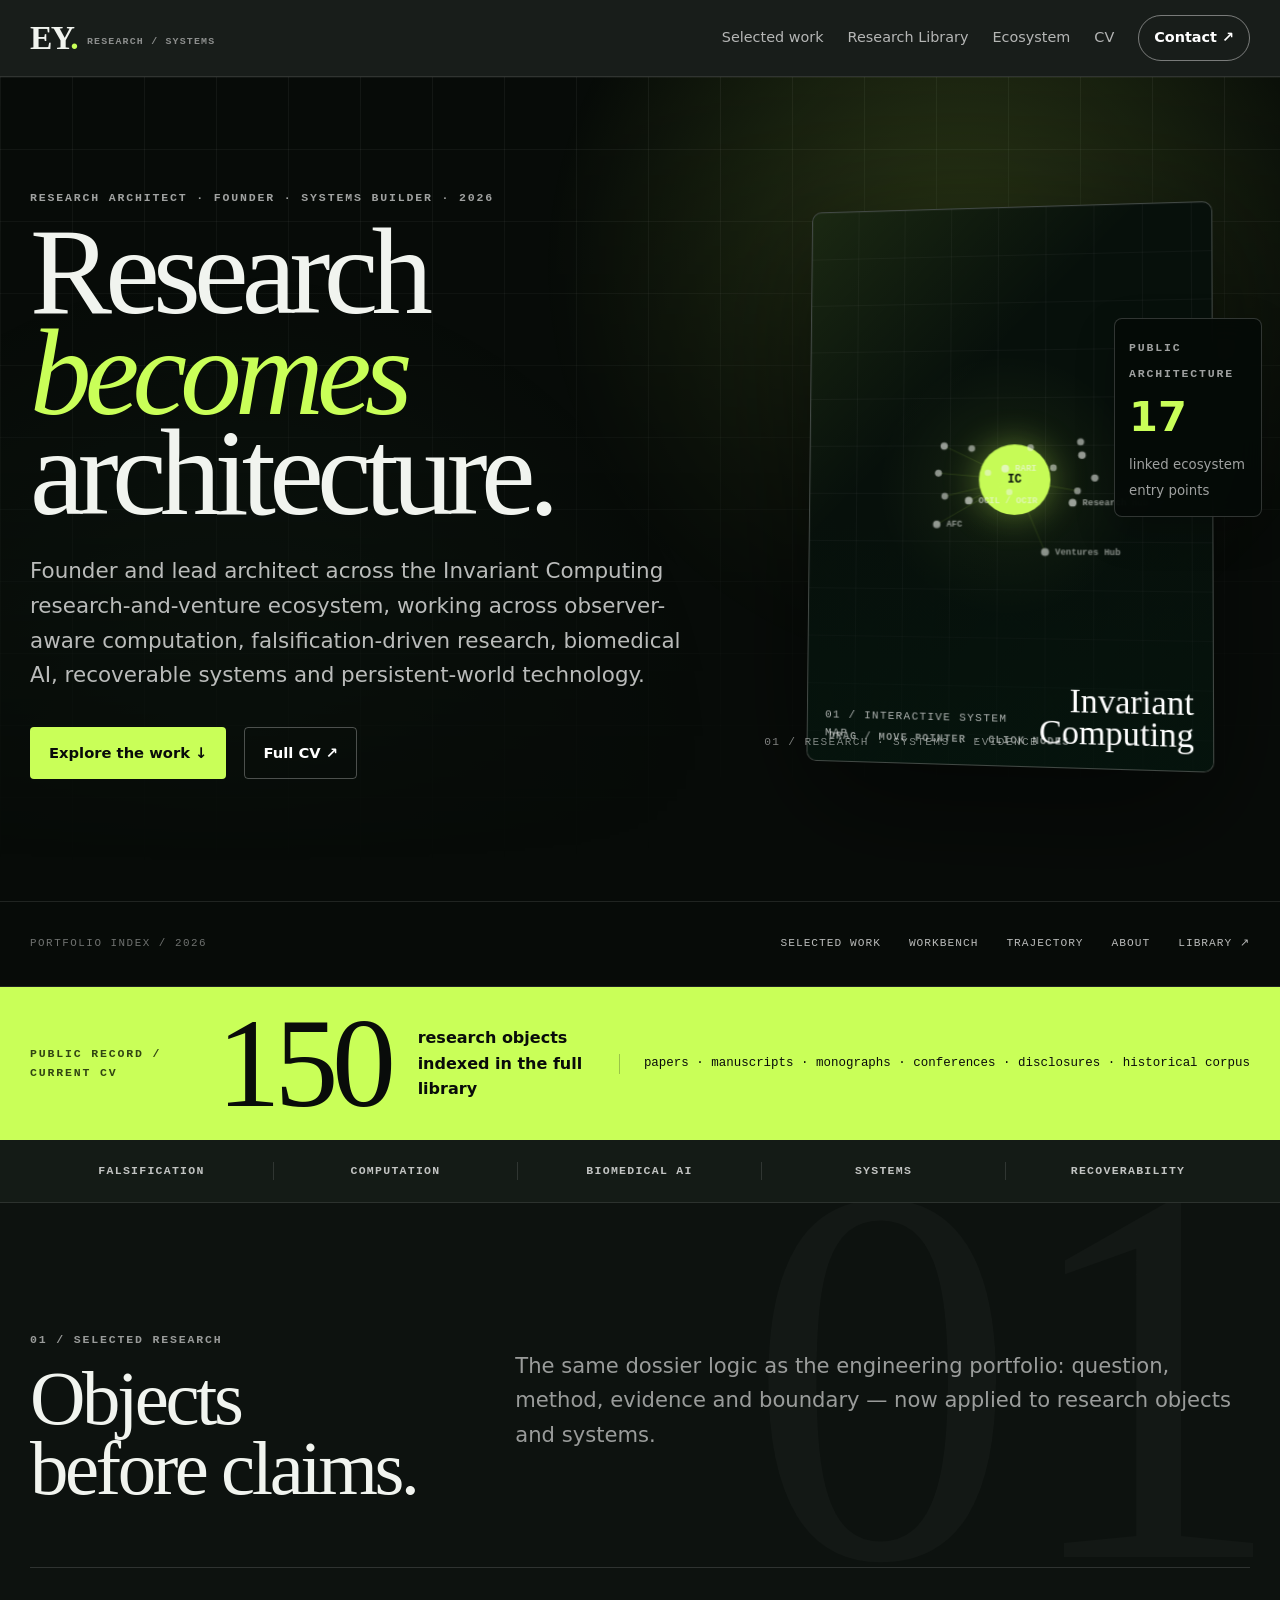
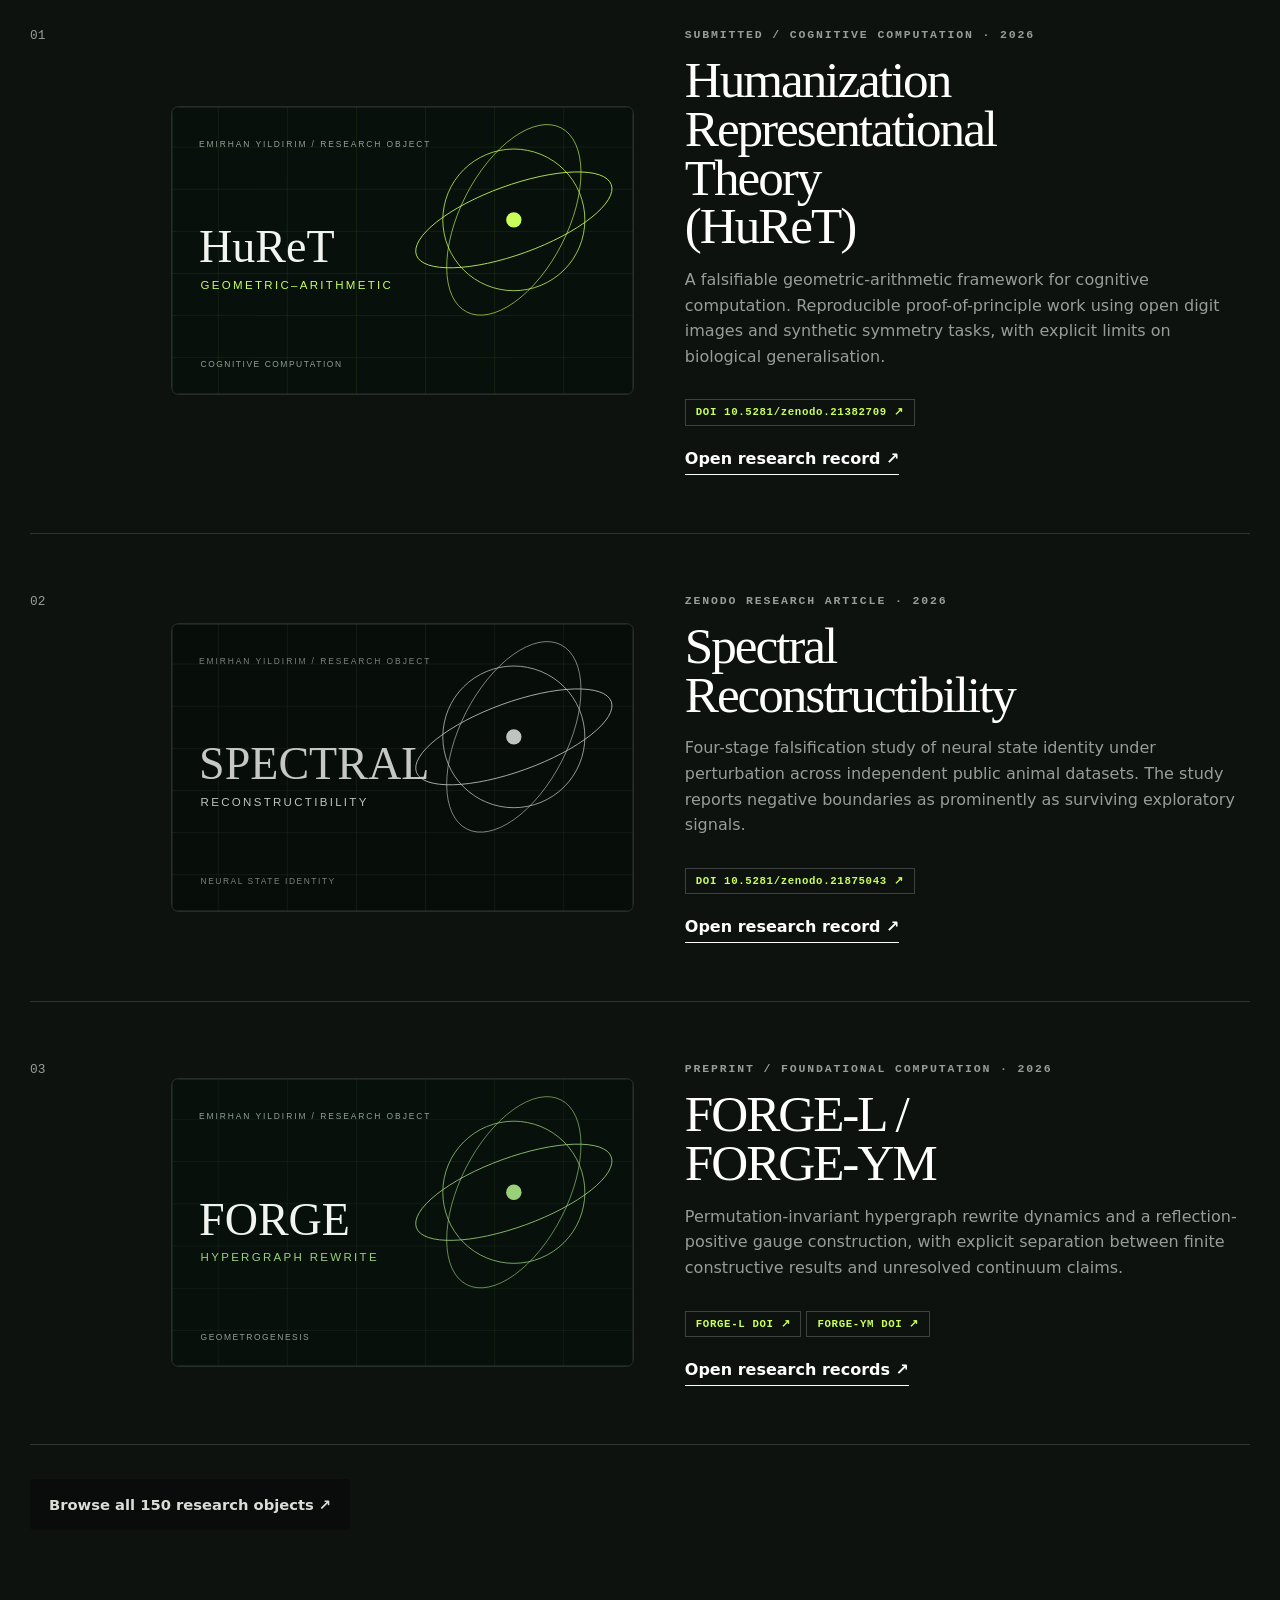
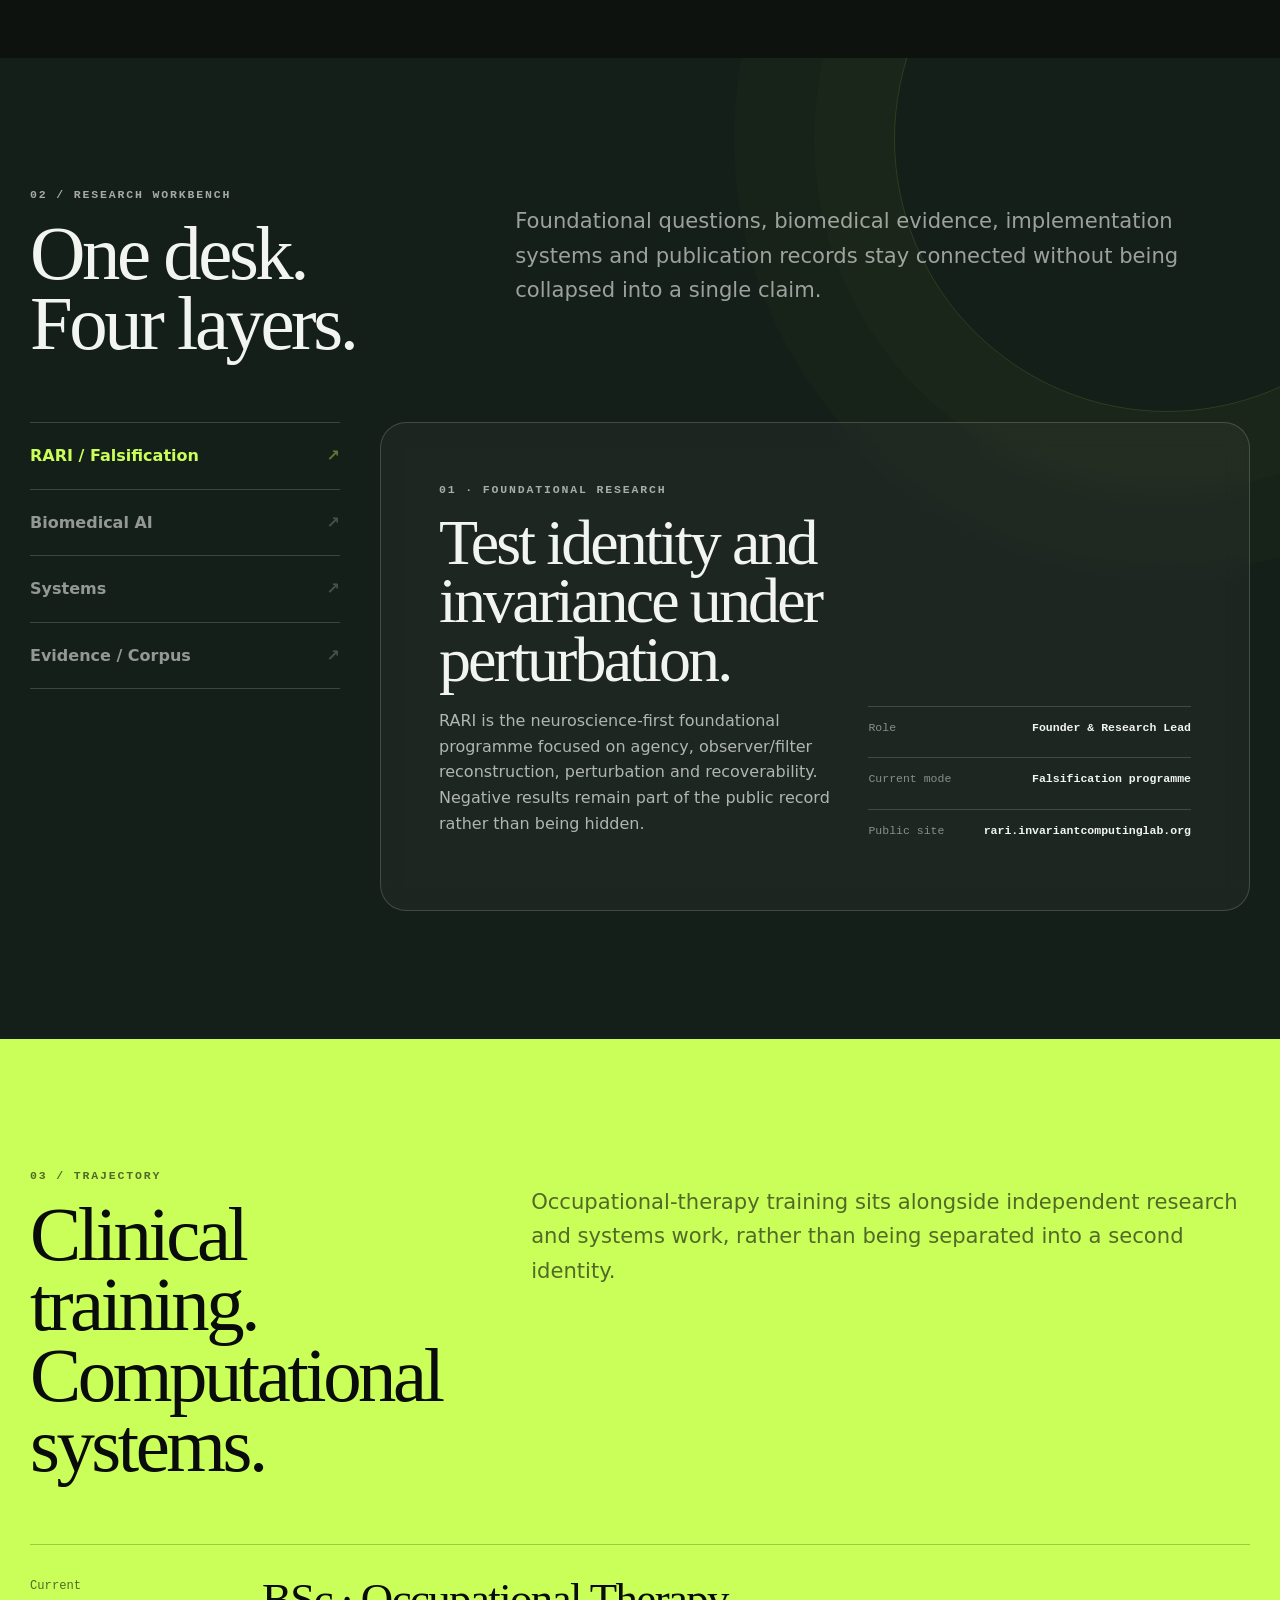
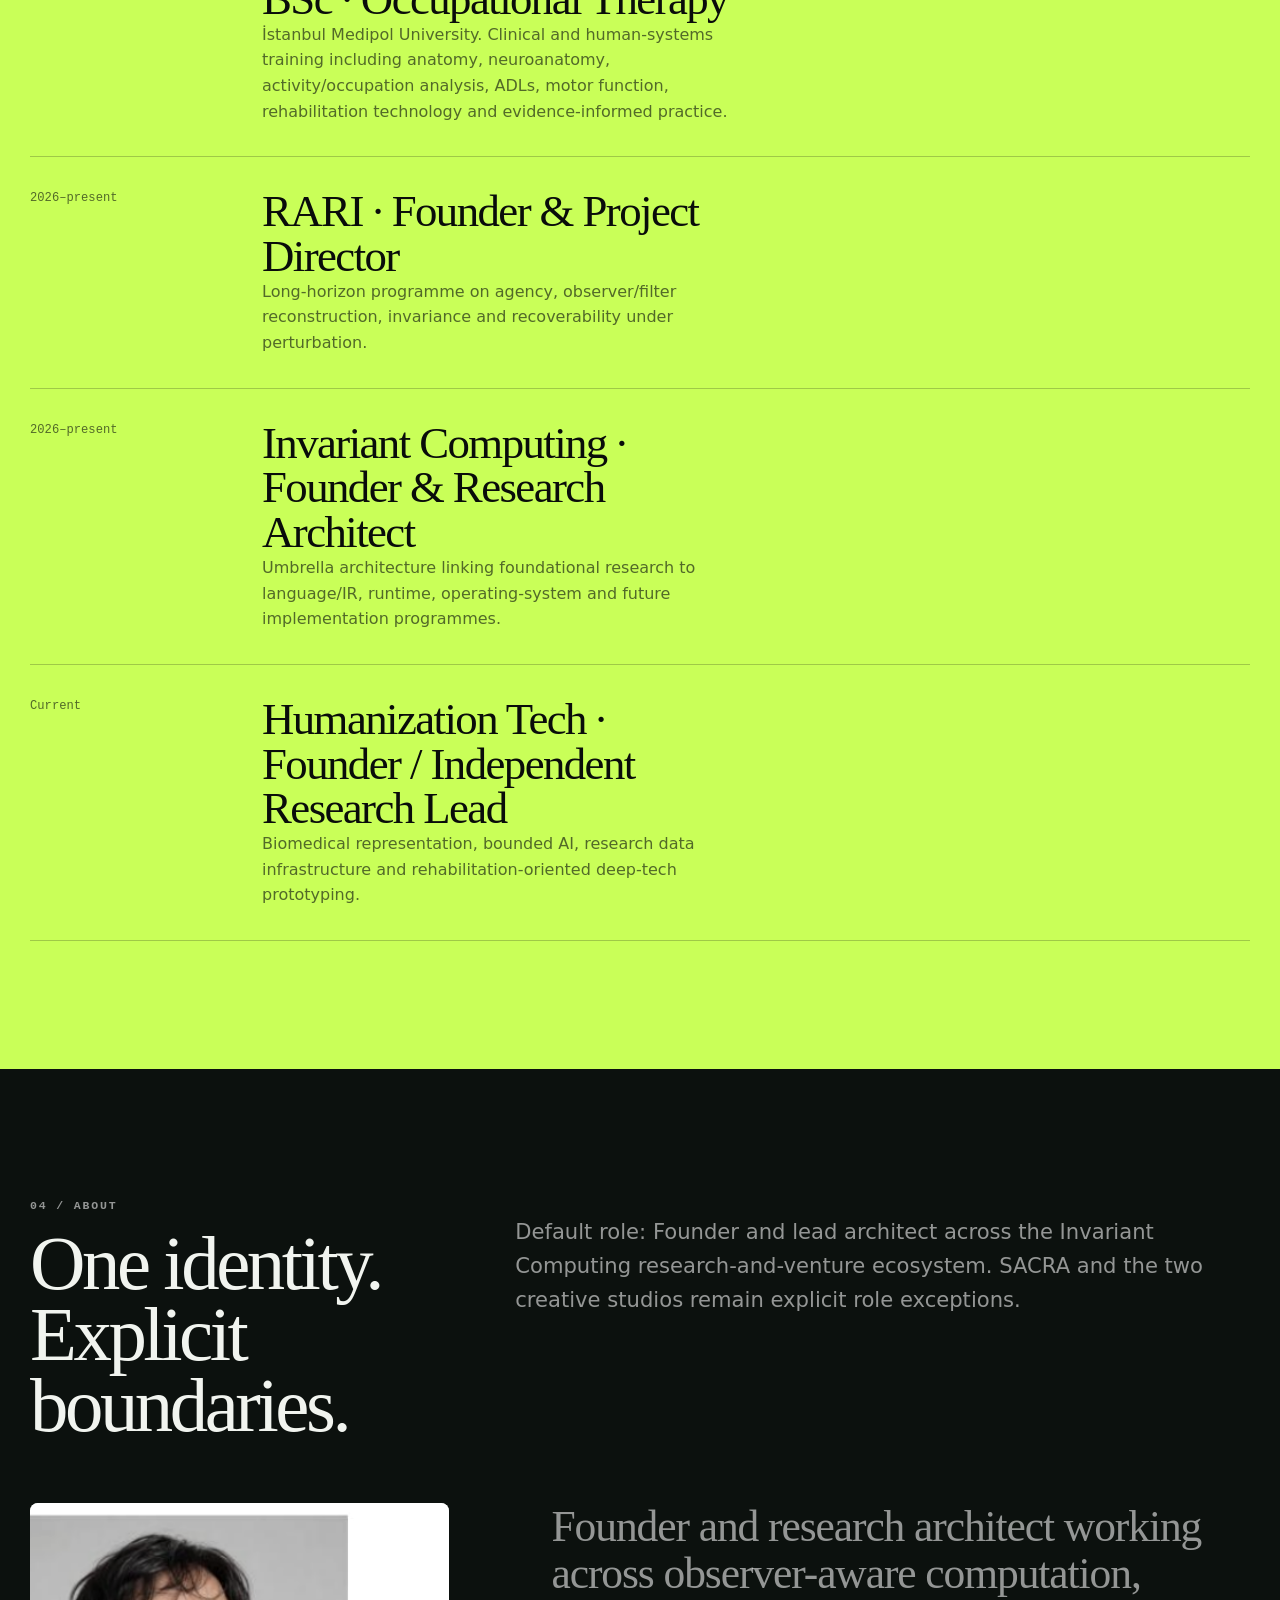
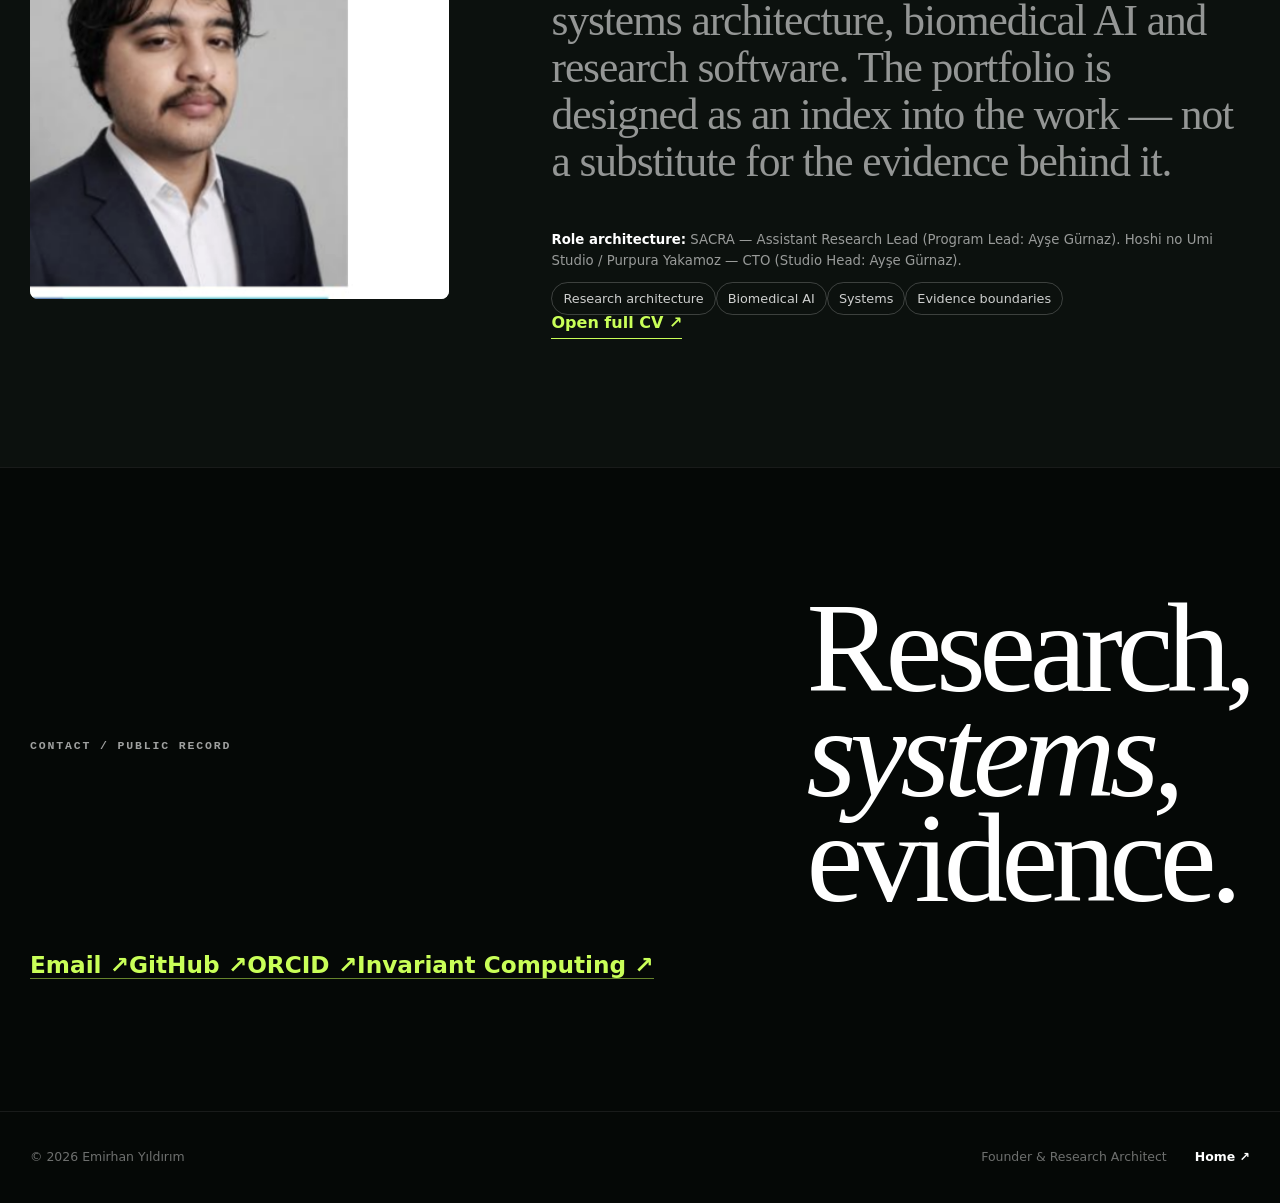
==== commit a1737d8b: "ğ" ====
--- a/index.html
+++ b/index.html
@@ -1,6 +1,25 @@
-<!doctype html><html lang="en"><head><meta charset="utf-8"><meta name="viewport" content="width=device-width,initial-scale=1"><title>Emirhan Yıldırım — Research Architect &amp; Founder</title><meta name="description" content="Research architect and founder portfolio: research outputs, Invariant Computing ecosystem, public programmes, technical disclosures and CV."><meta name="theme-color" content="#050711"><meta property="og:title" content="Emirhan Yıldırım — Research Architect &amp; Founder"><meta property="og:description" content="Research architect and founder portfolio: research outputs, Invariant Computing ecosystem, public programmes, technical disclosures and CV."><meta property="og:image" content="https://emirhanyildirim-cloud.github.io/assets/media/og-preview.svg"><link rel="icon" href="/assets/media/favicon.svg"><link rel="stylesheet" href="/assets/css/main.css"></head><body><header class="nav"><a class="brand" href="/"><i>EY</i><span>Emirhan Yıldırım</span></a><nav class="navlinks"><a href="/research/">Research</a><a href="/ecosystem/">Ecosystem</a><a href="/outputs/">Research Library</a><a href="/cv/">CV</a></nav><a class="navcta" href="https://github.com/emirhanyildirim-cloud" target="_blank" rel="noopener">GitHub ↗</a></header><div class="grain"></div>
-<main><section class="hero"><div><div class="eyebrow">Research architect · founder · systems builder</div><h1><span>Emirhan</span><span class="accent">Yıldırım</span></h1><p class="hero-role">Founder & Research Architect<br><b>Invariant Computing ecosystem</b></p><p class="hero-summary">Independent researcher and systems designer working across observer-aware computation, falsification-driven research, biomedical AI, persistent-world systems and research infrastructure. This site is the public index: evidence first, status labelled, everything linked.</p><div class="actions"><a class="btn primary" href="/outputs/">Explore research library</a><a class="btn" href="/ecosystem/">Open 17-site ecosystem</a><a class="btn" href="/cv/">View full CV</a></div><div class="quick-links"><a href="https://github.com/emirhanyildirim-cloud" target="_blank">GitHub ↗</a><a href="https://orcid.org/0009-0002-5884-3660" target="_blank">ORCID ↗</a><a href="https://invariantcomputinglab.org" target="_blank">Invariant Computing ↗</a></div></div><div class="scene-wrap"><div class="scene"><div class="ring r1"></div><div class="ring r2"></div><div class="ring r3"></div><div class="core"></div><a class="orbit-node" href="https://rari.invariantcomputinglab.org" target="_blank" rel="noopener" title="RARI"><span class="node-chip" style="--node:#7dd3fc"><i></i>RA · RARI</span></a><a class="orbit-node" href="https://ocil-ocir.invariantcomputinglab.org" target="_blank" rel="noopener" title="OCIL / OCIR"><span class="node-chip" style="--node:#7dd3fc"><i></i>OC · OCIL / OCIR</span></a><a class="orbit-node" href="https://annihilation-free-computing.invariantcomputinglab.org" target="_blank" rel="noopener" title="AFC"><span class="node-chip" style="--node:#7dd3fc"><i></i>AF · AFC</span></a><a class="orbit-node" href="https://sacra.invariantcomputinglab.org" target="_blank" rel="noopener" title="SACRA"><span class="node-chip" style="--node:#7dd3fc"><i></i>SA · SACRA</span></a><a class="orbit-node" href="https://invariant-os.invariantcomputinglab.org" target="_blank" rel="noopener" title="Invariant OS"><span class="node-chip" style="--node:#c4b5fd"><i></i>IO · Invariant OS</span></a><a class="orbit-node" href="https://geometrodynamic-computing.invariantcomputinglab.org" target="_blank" rel="noopener" title="Geometrodynamic Computing"><span class="node-chip" style="--node:#c4b5fd"><i></i>GC · Geometrodynamic Computing</span></a><a class="orbit-node" href="https://humanization-tech.invariantcomputinglab.org" target="_blank" rel="noopener" title="Humanization Tech"><span class="node-chip" style="--node:#c4b5fd"><i></i>HT · Humanization Tech</span></a><a class="orbit-node" href="https://elevateos-studio.invariantcomputinglab.org" target="_blank" rel="noopener" title="ElevateOS Studio"><span class="node-chip" style="--node:#c4b5fd"><i></i>EO · ElevateOS Studio</span></a><a class="orbit-node" href="https://atmer.invariantcomputinglab.org" target="_blank" rel="noopener" title="ATMER"><span class="node-chip" style="--node:#c4b5fd"><i></i>AT · ATMER</span></a><a class="orbit-node" href="https://aurelis-space.invariantcomputinglab.org" target="_blank" rel="noopener" title="Aurelis Space"><span class="node-chip" style="--node:#c4b5fd"><i></i>AU · Aurelis Space</span></a><a class="orbit-node" href="https://lutetia-retreats.invariantcomputinglab.org" target="_blank" rel="noopener" title="Lutetia Retreats"><span class="node-chip" style="--node:#c4b5fd"><i></i>LR · Lutetia Retreats</span></a><a class="orbit-node" href="https://vectaris-mobility.invariantcomputinglab.org" target="_blank" rel="noopener" title="Vectaris Mobility"><span class="node-chip" style="--node:#c4b5fd"><i></i>VM · Vectaris Mobility</span></a><a class="orbit-node" href="https://hoshi-no-umi-studio.invariantcomputinglab.org" target="_blank" rel="noopener" title="Hoshi no Umi Studio"><span class="node-chip" style="--node:#f0abfc"><i></i>HU · Hoshi no Umi Studio</span></a><a class="orbit-node" href="https://purpura-yakamoz.invariantcomputinglab.org" target="_blank" rel="noopener" title="Purpura Yakamoz"><span class="node-chip" style="--node:#f0abfc"><i></i>PY · Purpura Yakamoz</span></a></div><div class="scene-label"><b>Interactive ecosystem orbit</b>17 public entry points · move pointer to rotate</div></div></section>
-<section class="metricbar"><div><b>2</b><span>submitted / review</span></div><div><b>7</b><span>current manuscripts</span></div><div><b>7</b><span>monographs</span></div><div><b>3</b><span>accepted conference outputs</span></div><div><b>64</b><span>technical disclosures</span></div><div><b>67</b><span>historical scholarly records</span></div><div><b>17</b><span>public ecosystem sites</span></div></section>
-<section class="section"><div class="section-inner"><div class="section-head"><div class="kicker">01 · Selected research</div><h2>Lead with objects,<br>not claims.</h2><p>A curated front page for the strongest current research objects. The complete library—current work, conference outputs, monographs, disclosures and historical corpus—is searchable on a dedicated page.</p></div><div class="featured-grid"><article class="feature-card large" style="--glow:#7dd3fc33"><div class="meta"><span>Submitted / Cognitive Computation</span><span>2026</span></div><h3>Humanization Representational Theory (HuReT): A Falsifiable Geometric-Arithmetic Framework for Cognitive Computation.</h3><p>HuReT</p><a class="doi" href="https://doi.org/10.5281/zenodo.21382709" target="_blank">10.5281/zenodo.21382709 ↗</a></article><article class="feature-card medium" style="--glow:#a7f3d033"><div class="meta"><span>Zenodo research article · v1</span><span>2026</span></div><h3>From Relational Invariants to Spectral Reconstructibility: A Four-Stage Falsification Study of Neural State Identity Under Perturbation.</h3><p>Spectral Reconstructibility</p><a class="doi" href="https://doi.org/10.5281/zenodo.21875043" target="_blank">10.5281/zenodo.21875043 ↗</a></article><article class="feature-card third" style="--glow:#c4b5fd33"><div class="meta"><span>Preprint</span><span>2026</span></div><h3>Permutation-Invariant Hypergraph Rewrite Model for Recursive Geometrogenesis.</h3><p>FORGE-L</p><a class="doi" href="https://doi.org/10.5281/zenodo.21609625" target="_blank">10.5281/zenodo.21609625 ↗</a></article><article class="feature-card third" style="--glow:#f0abfc33"><div class="meta"><span>Preprint / submission</span><span>2026</span></div><h3>Reflection-Positive Gauge Dynamics on Rewriting Hypergraphs and a Falsifiable Continuum Mass-Gap Conjecture.</h3><p>FORGE-YM</p><a class="doi" href="https://doi.org/10.5281/zenodo.21612528" target="_blank">10.5281/zenodo.21612528 ↗</a></article><article class="feature-card third" style="--glow:#7dd3fc33"><div class="meta"><span>Accepted conference output</span><span>2026</span></div><h3>Lead Asymmetry and Axial Symptom Response to Deep Brain Stimulation in Parkinson’s Disease: A Synthetic Pilot Modeling Study.</h3><p>MDS 2026</p><span class="doi" style="color:#93a0b4">Accepted / DOI not listed</span></article></div><div class="library-callout"><div class="eyebrow" style="color:#172033">Full research index</div><h3>150 research objects.<br>One searchable library.</h3><p>Every item listed in the current CV is represented: 2 submitted/under-review works, 7 current manuscripts or preprints, 7 monographs, 3 accepted conference outputs, 64 patent-oriented technical disclosures and 67 historical exploratory scholarly records.</p><div class="library-counts"><span>DOI links where listed / verified</span><span>category filters</span><span>full-text search</span><span>claim-boundary labels</span></div><a class="btn" href="/outputs/">Open Research Library ↗</a></div></div></section>
-<section class="section ecosystem-section"><div class="section-inner"><div class="section-head"><div class="kicker">02 · Public ecosystem</div><h2>Seventeen sites.<br>One architecture.</h2><p>The portfolio acts as the navigation layer above the Invariant Computing umbrella, foundational research programmes, implementation ventures and creative studios.</p></div><div class="ecosystem-layout"><aside class="ecosystem-sticky"><div class="eyebrow">Architecture</div><h3>Research and implementation stay separate.</h3><p>Foundational programmes, implementation ventures and studio roles are deliberately status-labelled. The public sites remain independent, but this portfolio makes the relationships legible.</p><div class="link-row"><a href="/ecosystem/">Full ecosystem map ↗</a><a href="/research/">Research architecture ↗</a></div></aside><div class="program-list"><a class="program-card" href="https://invariantcomputinglab.org" target="_blank" rel="noopener"><img src="/assets/marks/01-ic.svg" alt=""><div><small>Umbrella programme</small><h4>Invariant Computing</h4><p>Observer-aware computation, invariants, provenance and recoverability.</p></div><div class="role">Founder &amp; lead architect · open public site ↗</div></a><a class="program-card" href="https://research.invariantcomputinglab.org" target="_blank" rel="noopener"><img src="/assets/marks/02-rh.svg" alt=""><div><small>Foundational layer</small><h4>Research Hub</h4><p>Entry point to the foundational research programmes.</p></div><div class="role">Founder &amp; research architect · open public site ↗</div></a><a class="program-card" href="https://ventures.invariantcomputinglab.org" target="_blank" rel="noopener"><img src="/assets/marks/03-vh.svg" alt=""><div><small>Implementation layer</small><h4>Ventures Hub</h4><p>Entry point to downstream implementation programmes.</p></div><div class="role">Founder &amp; systems architect · open public site ↗</div></a><a class="program-card" href="https://rari.invariantcomputinglab.org" target="_blank" rel="noopener"><img src="/assets/marks/04-ra.svg" alt=""><div><small>Foundational research</small><h4>RARI</h4><p>Agency, identity, perturbation and operational boundaries.</p></div><div class="role">Founder &amp; Research Lead · open public site ↗</div></a><a class="program-card" href="https://ocil-ocir.invariantcomputinglab.org" target="_blank" rel="noopener"><img src="/assets/marks/05-oc.svg" alt=""><div><small>Foundational research</small><h4>OCIL / OCIR</h4><p>Observer-conditioned language, representation and reconstruction.</p></div><div class="role">Founder &amp; Research Architect · open public site ↗</div></a><a class="program-card" href="https://annihilation-free-computing.invariantcomputinglab.org" target="_blank" rel="noopener"><img src="/assets/marks/06-af.svg" alt=""><div><small>Foundational research</small><h4>AFC</h4><p>Relational computation, preserved structure and recoverability.</p></div><div class="role">Founder &amp; Research Lead · open public site ↗</div></a><a class="program-card" href="https://sacra.invariantcomputinglab.org" target="_blank" rel="noopener"><img src="/assets/marks/07-sa.svg" alt=""><div><small>Foundational research</small><h4>SACRA</h4><p>Symbolic authority, conversion, ritual and agency.</p></div><div class="role">Assistant Research Lead · open public site ↗</div></a><a class="program-card" href="https://invariant-os.invariantcomputinglab.org" target="_blank" rel="noopener"><img src="/assets/marks/08-io.svg" alt=""><div><small>Implementation</small><h4>Invariant OS</h4><p>Language tooling, IR, bounded runtime and research-OS components.</p></div><div class="role">Systems Architect &amp; Venture Lead · open public site ↗</div></a><a class="program-card" href="https://geometrodynamic-computing.invariantcomputinglab.org" target="_blank" rel="noopener"><img src="/assets/marks/09-gc.svg" alt=""><div><small>Implementation</small><h4>Geometrodynamic Computing</h4><p>Geometry, reference frames and persistent-world representation.</p></div><div class="role">Founder &amp; Technical Architect · open public site ↗</div></a><a class="program-card" href="https://humanization-tech.invariantcomputinglab.org" target="_blank" rel="noopener"><img src="/assets/marks/10-ht.svg" alt=""><div><small>Implementation</small><h4>Humanization Tech</h4><p>Biomedical representation, bounded AI and research infrastructure.</p></div><div class="role">Founder &amp; Independent Research Lead · open public site ↗</div></a><a class="program-card" href="https://elevateos-studio.invariantcomputinglab.org" target="_blank" rel="noopener"><img src="/assets/marks/11-eo.svg" alt=""><div><small>Implementation</small><h4>ElevateOS Studio</h4><p>Games, simulation, Unreal prototyping and persistent worlds.</p></div><div class="role">Founder &amp; Technical/Creative Systems Lead · open public site ↗</div></a><a class="program-card" href="https://atmer.invariantcomputinglab.org" target="_blank" rel="noopener"><img src="/assets/marks/12-at.svg" alt=""><div><small>Implementation</small><h4>ATMER</h4><p>Model routing, reasoning budgets and workflow execution.</p></div><div class="role">Founder &amp; AI Systems Lead · open public site ↗</div></a><a class="program-card" href="https://aurelis-space.invariantcomputinglab.org" target="_blank" rel="noopener"><img src="/assets/marks/13-au.svg" alt=""><div><small>Implementation</small><h4>Aurelis Space</h4><p>Onboard compute, biosystems and space technology concepts.</p></div><div class="role">Founder &amp; Technical Architect · open public site ↗</div></a><a class="program-card" href="https://lutetia-retreats.invariantcomputinglab.org" target="_blank" rel="noopener"><img src="/assets/marks/14-lr.svg" alt=""><div><small>Implementation</small><h4>Lutetia Retreats</h4><p>Hospitality and human-centred systems concept programme.</p></div><div class="role">Founder &amp; Technology Architect · open public site ↗</div></a><a class="program-card" href="https://vectaris-mobility.invariantcomputinglab.org" target="_blank" rel="noopener"><img src="/assets/marks/15-vm.svg" alt=""><div><small>Implementation</small><h4>Vectaris Mobility</h4><p>Mobility systems, human factors and vehicle technology.</p></div><div class="role">Founder &amp; Mobility Systems Architect · open public site ↗</div></a><a class="program-card" href="https://hoshi-no-umi-studio.invariantcomputinglab.org" target="_blank" rel="noopener"><img src="/assets/marks/16-hu.svg" alt=""><div><small>Creative studio</small><h4>Hoshi no Umi Studio</h4><p>Narrative/creative systems studio. Studio Head: Ayşe Gürnaz.</p></div><div class="role">CTO · open public site ↗</div></a><a class="program-card" href="https://purpura-yakamoz.invariantcomputinglab.org" target="_blank" rel="noopener"><img src="/assets/marks/17-py.svg" alt=""><div><small>Creative studio</small><h4>Purpura Yakamoz</h4><p>Narrative/creative systems studio. Studio Head: Ayşe Gürnaz.</p></div><div class="role">CTO · open public site ↗</div></a></div></div></div></section>
-<section class="section"><div class="section-inner"><div class="about-grid"><aside class="portrait-card"><img src="/assets/media/emirhan-yildirim.webp" width="118" height="141" alt="Emirhan Yıldırım"><div class="kicker">Profile</div><h3>Emirhan Yıldırım</h3><p>Founder & Research Architect<br>İstanbul, Türkiye</p><p style="font-size:11px;color:#6d788b">Portrait intentionally displayed near native resolution to avoid soft enlargement.</p></aside><div class="about-copy"><div class="kicker">03 · Role architecture</div><h2>One public identity,<br>explicit role boundaries.</h2><p>Default role: Founder and lead architect across the Invariant Computing research-and-venture ecosystem. SACRA is an explicit research exception: Assistant Research Lead, with Ayşe Gürnaz as Program Lead. Hoshi no Umi Studio and Purpura Yakamoz are creative-studio exceptions: CTO, with Ayşe Gürnaz as Studio Head.</p><p>Occupational therapy training, research software, clinical collaboration and independent systems work are presented as one trajectory without collapsing status or evidence boundaries.</p><div class="link-row"><a href="/cv/">Open linked CV ↗</a><a href="mailto:emirhan.yildirimmy@gmail.com">Email ↗</a><a href="https://github.com/emirhanyildirim-cloud" target="_blank">GitHub ↗</a><a href="https://orcid.org/0009-0002-5884-3660" target="_blank">ORCID ↗</a></div></div></div></div></section></main><footer><div class="footer-inner"><div><div class="eyebrow">Contact / collaboration</div><h2>Research, systems,<br>and evidence.</h2></div><div class="footer-links"><a href="mailto:emirhan.yildirimmy@gmail.com"><span>Email</span><b>emirhan.yildirimmy@gmail.com ↗</b></a><a href="https://github.com/emirhanyildirim-cloud" target="_blank"><span>GitHub</span><b>emirhanyildirim-cloud ↗</b></a><a href="https://orcid.org/0009-0002-5884-3660" target="_blank"><span>ORCID</span><b>0009-0002-5884-3660 ↗</b></a><a href="https://invariantcomputinglab.org" target="_blank"><span>Invariant Computing</span><b>Public ecosystem ↗</b></a></div><p class="fine">Status labels are intentional. Early-stage programmes, technical disclosures, exploratory corpus items and in-progress experiments are not represented as granted patents, completed companies or independently validated scientific laws.</p></div></footer><script src="/assets/js/ecosystem-data.js"></script><script src="/assets/js/app.js"></script></body></html>+<!doctype html><html lang="en"><head><meta charset="utf-8"><meta name="viewport" content="width=device-width,initial-scale=1"><meta name="description" content="Emirhan Yıldırım — research architect, founder and systems builder across Invariant Computing, RARI, biomedical AI and deep-tech programmes."><meta name="theme-color" content="#0b2f20"><link rel="canonical" href="https://emirhanyildirim-cloud.github.io/"><meta property="og:title" content="Emirhan Yıldırım — Research Architect & Founder"><meta property="og:description" content="Research, systems, evidence and the 17-site Invariant Computing ecosystem."><meta property="og:type" content="website"><meta property="og:url" content="https://emirhanyildirim-cloud.github.io/"><title>Emirhan Yıldırım — Research Architect & Founder</title><link rel="stylesheet" href="css/site.css"></head><body><a class="skip-link" href="#main">Skip to content</a><header class="topbar"><div class="wrap topbar-inner"><a class="brand" href="./">EY<span>.</span><small>Research / Systems</small></a><span></span><nav class="nav" aria-label="Main navigation"><a href="#work">Selected work</a><a href="outputs/">Research Library</a><a href="ecosystem/">Ecosystem</a><a href="cv/">CV</a><a class="nav-cta" href="mailto:emirhan.yildirimmy@gmail.com">Contact ↗</a></nav><button class="menu-btn" aria-label="Open menu" aria-expanded="false"><span></span></button></div></header><main id="main">
+<section class="hero"><div class="wrap hero-inner"><div class="hero-copy reveal"><p class="eyebrow light">RESEARCH ARCHITECT · FOUNDER · SYSTEMS BUILDER · 2026</p><h1 class="display">Research<br><em>becomes</em><br>architecture.</h1><p class="lede">Founder and lead architect across the Invariant Computing research-and-venture ecosystem, working across observer-aware computation, falsification-driven research, biomedical AI, recoverable systems and persistent-world technology.</p><div class="hero-actions"><a class="button primary" href="#work">Explore the work ↓</a><a class="button ghost" href="cv/">Full CV ↗</a></div></div><div class="hero-visual reveal"><figure class="blueprint-card"><canvas id="ecosystemCanvas" class="eco-canvas" aria-label="Interactive 3D ecosystem map"></canvas><figcaption class="visual-tag"><span>01 / INTERACTIVE SYSTEM MAP</span><b>Invariant<br>Computing</b></figcaption><div class="canvas-hint">DRAG / MOVE POINTER · CLICK NODES</div></figure><div class="orbit-note"><span class="kicker light">Public architecture</span><b>17</b><small>linked ecosystem entry points</small></div><div class="hero-index">01 / RESEARCH · SYSTEMS · EVIDENCE</div></div></div></section>
+<nav class="section-index" aria-label="Page sections"><div class="wrap section-index-inner"><span class="index-label">Portfolio index / 2026</span><a href="#work">Selected work</a><a href="#workbench">Workbench</a><a href="#experience">Trajectory</a><a href="#about">About</a><a href="outputs/">Library ↗</a></div></nav>
+<section class="metric-band" aria-label="Research corpus"><div class="wrap metric-inner"><p class="eyebrow">PUBLIC RECORD / CURRENT CV</p><strong class="metric-number" data-count="150" data-decimals="0">150</strong><span class="metric-copy">research objects indexed in the full library</span><span class="metric-detail">papers · manuscripts · monographs · conferences · disclosures · historical corpus</span></div></section>
+<section class="signal-band"><div class="wrap signal-inner"><span>FALSIFICATION</span><span>COMPUTATION</span><span>BIOMEDICAL AI</span><span>SYSTEMS</span><span>RECOVERABILITY</span></div></section>
+<section id="work" class="section"><div class="wrap"><div class="section-head reveal"><div><p class="eyebrow">01 / SELECTED RESEARCH</p><h2 class="section-title">Objects<br>before claims.</h2></div><p class="lede">The same dossier logic as the engineering portfolio: question, method, evidence and boundary — now applied to research objects and systems.</p></div><div class="project-ledger">
+<article class="project-row reveal"><div class="project-num">01</div><a class="project-image paper-cover" href="https://doi.org/10.5281/zenodo.21382709" target="_blank"><img src="assets/visuals/huret.svg" alt="HuReT research cover"></a><div class="project-copy"><p class="eyebrow">SUBMITTED / COGNITIVE COMPUTATION · 2026</p><h3>Humanization Representational Theory (HuReT)</h3><p>A falsifiable geometric-arithmetic framework for cognitive computation. Reproducible proof-of-principle work using open digit images and synthetic symmetry tasks, with explicit limits on biological generalisation.</p><a class="doi-link" href="https://doi.org/10.5281/zenodo.21382709" target="_blank">DOI 10.5281/zenodo.21382709 ↗</a><br><a class="text-link" href="outputs/?q=HuReT">Open research record ↗</a></div></article>
+<article class="project-row reveal"><div class="project-num">02</div><a class="project-image paper-cover dark" href="https://doi.org/10.5281/zenodo.21875043" target="_blank"><img src="assets/visuals/spectral.svg" alt="Spectral Reconstructibility research cover"></a><div class="project-copy"><p class="eyebrow">ZENODO RESEARCH ARTICLE · 2026</p><h3>Spectral Reconstructibility</h3><p>Four-stage falsification study of neural state identity under perturbation across independent public animal datasets. The study reports negative boundaries as prominently as surviving exploratory signals.</p><a class="doi-link" href="https://doi.org/10.5281/zenodo.21875043" target="_blank">DOI 10.5281/zenodo.21875043 ↗</a><br><a class="text-link" href="outputs/?q=Spectral">Open research record ↗</a></div></article>
+<article class="project-row reveal"><div class="project-num">03</div><a class="project-image paper-cover" href="https://doi.org/10.5281/zenodo.21609625" target="_blank"><img src="assets/visuals/forge.svg" alt="FORGE research cover"></a><div class="project-copy"><p class="eyebrow">PREPRINT / FOUNDATIONAL COMPUTATION · 2026</p><h3>FORGE-L / FORGE-YM</h3><p>Permutation-invariant hypergraph rewrite dynamics and a reflection-positive gauge construction, with explicit separation between finite constructive results and unresolved continuum claims.</p><a class="doi-link" href="https://doi.org/10.5281/zenodo.21609625" target="_blank">FORGE-L DOI ↗</a> <a class="doi-link" href="https://doi.org/10.5281/zenodo.21612528" target="_blank">FORGE-YM DOI ↗</a><br><a class="text-link" href="outputs/?q=FORGE">Open research records ↗</a></div></article>
+</div><div style="margin-top:34px"><a class="button dark" href="outputs/">Browse all 150 research objects ↗</a></div></div></section>
+<section id="workbench" class="workbench"><div class="wrap workbench-inner"><div class="section-head reveal"><div><p class="eyebrow light">02 / RESEARCH WORKBENCH</p><h2 class="section-title">One desk.<br>Four layers.</h2></div><p class="lede">Foundational questions, biomedical evidence, implementation systems and publication records stay connected without being collapsed into a single claim.</p></div><div class="workbench-grid reveal"><div class="tool-tabs" role="tablist"><button class="tool-tab active" data-target="panel-rari" role="tab" aria-selected="true">RARI / Falsification</button><button class="tool-tab" data-target="panel-bio" role="tab">Biomedical AI</button><button class="tool-tab" data-target="panel-systems" role="tab">Systems</button><button class="tool-tab" data-target="panel-evidence" role="tab">Evidence / Corpus</button></div><div>
+<article id="panel-rari" class="tool-panel active"><div><p class="kicker light">01 · FOUNDATIONAL RESEARCH</p><h3>Test identity and invariance under perturbation.</h3><p>RARI is the neuroscience-first foundational programme focused on agency, observer/filter reconstruction, perturbation and recoverability. Negative results remain part of the public record rather than being hidden.</p></div><div class="panel-meta"><div><span>Role</span><b>Founder & Research Lead</b></div><div><span>Current mode</span><b>Falsification programme</b></div><div><span>Public site</span><b>rari.invariantcomputinglab.org</b></div></div></article>
+<article id="panel-bio" class="tool-panel"><div><p class="kicker light">02 · HUMAN / BIOLOGICAL SYSTEMS</p><h3>Build auditable research infrastructure around real data.</h3><p>Humanization Tech and related work span biomedical representation, markerless movement analysis, rhythmic auditory guidance, MRI capsule research and bounded policy-evolution experiments.</p></div><div class="panel-meta"><div><span>Role</span><b>Founder / Independent Research Lead</b></div><div><span>Examples</span><b>RhythmWalk · MRI · gait video</b></div><div><span>Boundary</span><b>Research-use / evidence-labelled</b></div></div></article>
+<article id="panel-systems" class="tool-panel"><div><p class="kicker light">03 · COMPUTING SYSTEMS</p><h3>Turn research constraints into architecture.</h3><p>Invariant OS, Geometrodynamic Computing, ATMER and Prometheus components explore language/IR, bounded runtime, spatial representation, model routing, provenance and recoverable workflows.</p></div><div class="panel-meta"><div><span>Programmes</span><b>Invariant OS · Geometrodynamic · ATMER</b></div><div><span>System theme</span><b>Bounded / auditable / recoverable</b></div><div><span>Public layer</span><b>17-site ecosystem</b></div></div></article>
+<article id="panel-evidence" class="tool-panel"><div><p class="kicker light">04 · PUBLIC RECORD</p><h3>Make the evidence layer navigable.</h3><p>The research library indexes every item currently listed in the CV: submitted work, manuscripts, monographs, conference outputs, patent-oriented disclosures and historical exploratory records.</p></div><div class="panel-meta"><div><span>Indexed objects</span><b>150</b></div><div><span>Current / submitted</span><b>9</b></div><div><span>Disclosures / historical</span><b>64 / 67</b></div></div></article>
+</div></div></div></section>
+<section id="experience" class="section timeline-section"><div class="wrap"><div class="section-head reveal"><div><p class="eyebrow">03 / TRAJECTORY</p><h2 class="section-title">Clinical training.<br>Computational systems.</h2></div><p class="lede">Occupational-therapy training sits alongside independent research and systems work, rather than being separated into a second identity.</p></div><div class="timeline reveal">
+<article class="timeline-item"><time>Current</time><div><h3>BSc · Occupational Therapy</h3><p>İstanbul Medipol University. Clinical and human-systems training including anatomy, neuroanatomy, activity/occupation analysis, ADLs, motor function, rehabilitation technology and evidence-informed practice.</p></div></article>
+<article class="timeline-item"><time>2026–present</time><div><h3>RARI · Founder & Project Director</h3><p>Long-horizon programme on agency, observer/filter reconstruction, invariance and recoverability under perturbation.</p></div></article>
+<article class="timeline-item"><time>2026–present</time><div><h3>Invariant Computing · Founder & Research Architect</h3><p>Umbrella architecture linking foundational research to language/IR, runtime, operating-system and future implementation programmes.</p></div></article>
+<article class="timeline-item"><time>Current</time><div><h3>Humanization Tech · Founder / Independent Research Lead</h3><p>Biomedical representation, bounded AI, research data infrastructure and rehabilitation-oriented deep-tech prototyping.</p></div></article>
+</div></div></section>
+<section id="about" class="section"><div class="wrap"><div class="section-head reveal"><div><p class="eyebrow">04 / ABOUT</p><h2 class="section-title">One identity.<br>Explicit boundaries.</h2></div><p class="lede">Default role: Founder and lead architect across the Invariant Computing research-and-venture ecosystem. SACRA and the two creative studios remain explicit role exceptions.</p></div><div class="about-grid"><div class="portrait-shell local-profile reveal"><img src="assets/media/emirhan-yildirim.png" alt="Emirhan Yıldırım"></div><div class="about-copy reveal"><p class="lede">Founder and research architect working across observer-aware computation, systems architecture, biomedical AI and research software. The portfolio is designed as an index into the work — not a substitute for the evidence behind it.</p><p class="role-note"><b>Role architecture:</b> SACRA — Assistant Research Lead (Program Lead: Ayşe Gürnaz). Hoshi no Umi Studio / Purpura Yakamoz — CTO (Studio Head: Ayşe Gürnaz).</p><div class="chip-row"><span class="chip">Research architecture</span><span class="chip">Biomedical AI</span><span class="chip">Systems</span><span class="chip">Evidence boundaries</span></div><a class="text-link" href="cv/">Open full CV ↗</a></div></div></div></section>
+<section class="contact-band"><div class="wrap contact-inner"><p class="eyebrow light">CONTACT / PUBLIC RECORD</p><h2>Research,<br><em>systems,</em><br>evidence.</h2><div class="contact-links"><a href="mailto:emirhan.yildirimmy@gmail.com">Email ↗</a><a href="https://github.com/emirhanyildirim-cloud" target="_blank">GitHub ↗</a><a href="https://orcid.org/0009-0002-5884-3660" target="_blank">ORCID ↗</a><a href="https://invariantcomputinglab.org/" target="_blank">Invariant Computing ↗</a></div></div></section>
+</main><footer class="wrap footer"><span>© 2026 Emirhan Yıldırım</span><span>Founder & Research Architect</span><a href="./">Home ↗</a></footer><script src="js/ecosystem-data.js"></script><script src="js/site.js"></script></body></html>
--- a/css/site.css
+++ b/css/site.css
@@ -0,0 +1,213 @@
+:root{
+  color-scheme: light;
+  --ink:#0f1712;
+  --ink-2:#18251d;
+  --forest:#123f2b;
+  --forest-2:#0b2f20;
+  --lime:#c8ff52;
+  --paper:#f4f1e7;
+  --paper-2:#ebe6d8;
+  --paper-3:#ded8c8;
+  --muted:#657068;
+  --line:rgba(15,23,18,.14);
+  --line-light:rgba(255,255,255,.17);
+  --white:#fffdf6;
+  --success:#8ee3a4;
+  --radius:24px;
+  --shadow:0 22px 70px rgba(15,23,18,.10);
+  --sans:Inter,ui-sans-serif,system-ui,-apple-system,BlinkMacSystemFont,"Segoe UI",sans-serif;
+  --serif:Iowan Old Style,Baskerville,"Times New Roman",Georgia,serif;
+  --mono:"SFMono-Regular",Consolas,"Liberation Mono",monospace;
+}
+*{box-sizing:border-box}
+html{scroll-behavior:smooth;background:var(--paper)}
+body{margin:0;background:var(--paper);color:var(--ink);font-family:var(--sans);font-size:16px;line-height:1.6;overflow-x:hidden}
+body::before{content:"";position:fixed;inset:0;pointer-events:none;z-index:-3;background:
+ radial-gradient(circle at var(--mx,70%) var(--my,20%),rgba(200,255,82,.10),transparent 25rem),
+ linear-gradient(rgba(15,23,18,.032) 1px,transparent 1px),
+ linear-gradient(90deg,rgba(15,23,18,.032) 1px,transparent 1px);
+ background-size:auto,44px 44px,44px 44px}
+img{display:block;max-width:100%}
+a{color:inherit}
+button,input{font:inherit}
+::selection{background:var(--lime);color:var(--ink)}
+.skip-link{position:fixed;left:16px;top:-100px;z-index:999;background:var(--lime);color:var(--ink);padding:10px 14px;border-radius:999px;font-weight:800;text-decoration:none}.skip-link:focus{top:14px}
+.wrap{width:min(1220px,calc(100% - 44px));margin-inline:auto}
+.rule{border-top:1px solid var(--line)}
+.eyebrow,.kicker{margin:0 0 14px;font-family:var(--mono);font-size:.72rem;font-weight:800;letter-spacing:.16em;text-transform:uppercase;color:var(--muted)}
+.eyebrow.light,.kicker.light{color:rgba(255,255,255,.62)}
+.display{margin:0;font-family:var(--serif);font-size:clamp(3.5rem,8.8vw,8.4rem);line-height:.82;letter-spacing:-.055em;font-weight:500}
+.display em{font-style:italic;color:var(--lime)}
+.section-title{margin:0;font-family:var(--serif);font-size:clamp(2.7rem,6vw,5.7rem);line-height:.92;letter-spacing:-.045em;font-weight:500}
+.h2{margin:0;font-family:var(--serif);font-size:clamp(2.2rem,4.5vw,4.4rem);line-height:.96;letter-spacing:-.04em;font-weight:500}
+.h3{margin:0;font-family:var(--serif);font-size:clamp(1.65rem,3vw,2.7rem);line-height:1;letter-spacing:-.025em;font-weight:500}
+.lede{font-size:clamp(1.05rem,1.8vw,1.32rem);line-height:1.62;color:var(--muted);max-width:66ch}
+.muted{color:var(--muted)}
+.mono{font-family:var(--mono)}
+.topbar{position:sticky;top:0;z-index:100;background:color-mix(in srgb,var(--paper) 88%,transparent);backdrop-filter:blur(16px);border-bottom:1px solid rgba(15,23,18,.08)}
+.topbar-inner{min-height:76px;display:grid;grid-template-columns:auto 1fr auto;align-items:center;gap:28px}
+.brand{font-family:var(--serif);font-size:2.1rem;line-height:1;text-decoration:none;font-weight:700;letter-spacing:-.05em}.brand span{color:#5fa300}.brand small{font-family:var(--mono);font-size:.62rem;letter-spacing:.12em;text-transform:uppercase;margin-left:10px;color:var(--muted);font-weight:700;vertical-align:middle}
+.nav{justify-self:end;display:flex;align-items:center;gap:24px}.nav a{font-size:.9rem;text-decoration:none;color:#334038}.nav a:hover{color:var(--ink)}
+.nav-cta{border:1px solid var(--ink)!important;border-radius:999px;padding:10px 15px!important;color:var(--ink)!important;font-weight:750}.nav-cta:hover{background:var(--ink)!important;color:var(--paper)!important}
+.menu-btn{display:none;width:44px;height:44px;border:1px solid var(--line);border-radius:50%;background:transparent;align-items:center;justify-content:center;cursor:pointer}
+.menu-btn span,.menu-btn::before,.menu-btn::after{content:"";display:block;width:17px;height:1.5px;background:var(--ink);position:absolute;transition:.2s}.menu-btn::before{transform:translateY(-5px)}.menu-btn::after{transform:translateY(5px)}.menu-btn.open span{opacity:0}.menu-btn.open::before{transform:rotate(45deg)}.menu-btn.open::after{transform:rotate(-45deg)}
+.hero{position:relative;background:var(--forest-2);color:var(--white);min-height:calc(100vh - 76px);overflow:hidden}
+.hero::before{content:"";position:absolute;inset:0;background:radial-gradient(circle at 76% 34%,rgba(200,255,82,.16),transparent 26rem),linear-gradient(rgba(255,255,255,.055) 1px,transparent 1px),linear-gradient(90deg,rgba(255,255,255,.055) 1px,transparent 1px);background-size:auto,64px 64px,64px 64px;mask-image:linear-gradient(to bottom,#000,transparent 96%)}
+.hero-inner{position:relative;z-index:1;display:grid;grid-template-columns:minmax(0,1.15fr) minmax(330px,.85fr);gap:clamp(30px,6vw,88px);align-items:center;min-height:calc(100vh - 76px);padding:84px 0 72px}
+.hero .lede{color:rgba(255,255,255,.72);margin:30px 0 0}
+.hero-actions{display:flex;align-items:center;gap:18px;flex-wrap:wrap;margin-top:34px}
+.button{display:inline-flex;align-items:center;justify-content:center;gap:9px;border-radius:999px;padding:13px 18px;text-decoration:none;font-weight:800;font-size:.92rem;border:1px solid transparent;transition:.2s transform,.2s background,.2s color,.2s border-color}.button:hover{transform:translateY(-2px)}.button.primary{background:var(--lime);color:var(--ink)}.button.ghost{border-color:rgba(255,255,255,.28);color:white}.button.ghost:hover{border-color:white}.button.dark{background:var(--ink);color:var(--paper)}.button.outline{border-color:var(--line);color:var(--ink)}
+.text-link{display:inline-flex;gap:8px;align-items:center;text-decoration:none;font-weight:800;border-bottom:1px solid currentColor;padding-bottom:2px}
+.hero-visual{position:relative;min-height:550px;display:flex;align-items:center;justify-content:center;perspective:1000px}
+.blueprint-card{position:relative;width:min(100%,520px);aspect-ratio:4/5;border-radius:30px;overflow:hidden;border:1px solid rgba(255,255,255,.17);background:#102e21;box-shadow:0 38px 90px rgba(0,0,0,.32);transform:rotateY(-6deg) rotateX(2deg);transition:.35s transform}
+.hero:hover .blueprint-card{transform:rotateY(-2deg) rotateX(0deg) translateY(-4px)}
+.blueprint-card img{width:100%;height:100%;object-fit:cover;filter:saturate(.9) contrast(1.05)}
+.blueprint-card::after{content:"";position:absolute;inset:0;background:linear-gradient(to top,rgba(5,20,13,.84),transparent 45%),linear-gradient(135deg,rgba(200,255,82,.1),transparent 35%);pointer-events:none}
+.visual-tag{position:absolute;z-index:2;left:18px;right:18px;bottom:18px;display:flex;align-items:end;justify-content:space-between;gap:15px;color:white}.visual-tag span{font-family:var(--mono);font-size:.7rem;letter-spacing:.12em;text-transform:uppercase;color:rgba(255,255,255,.67)}.visual-tag b{font-family:var(--serif);font-size:2.1rem;font-weight:500;line-height:.92;text-align:right}
+.orbit-note{position:absolute;right:-12px;top:22%;width:148px;background:rgba(7,25,17,.84);border:1px solid rgba(255,255,255,.18);backdrop-filter:blur(12px);border-radius:18px;padding:14px;box-shadow:0 15px 40px rgba(0,0,0,.2)}.orbit-note b{display:block;color:var(--lime);font-size:1.35rem}.orbit-note small{color:rgba(255,255,255,.62)}
+.hero-index{position:absolute;left:0;bottom:28px;font-family:var(--mono);font-size:.7rem;letter-spacing:.12em;color:rgba(255,255,255,.48)}
+.metric-band{background:var(--lime);color:var(--ink)}.metric-inner{display:grid;grid-template-columns:1.1fr auto 1.2fr auto;gap:28px;align-items:center;padding:28px 0}.metric-inner .eyebrow{margin:0;color:#314512}.metric-number{font-family:var(--serif);font-size:clamp(3.1rem,6vw,6.6rem);line-height:.76;font-weight:500;letter-spacing:-.05em}.metric-copy{font-weight:800;max-width:24ch}.metric-detail{font-family:var(--mono);font-size:.78rem;border-left:1px solid rgba(15,23,18,.25);padding-left:24px;white-space:nowrap}
+.signal-band{border-bottom:1px solid var(--line);background:var(--paper-2)}.signal-inner{min-height:62px;display:grid;grid-template-columns:repeat(4,1fr);align-items:center}.signal-inner span{text-align:center;font-family:var(--mono);font-size:.72rem;letter-spacing:.11em;font-weight:800;border-right:1px solid var(--line)}.signal-inner span:last-child{border-right:0}
+.section{padding:clamp(86px,10vw,150px) 0}.section-head{display:grid;grid-template-columns:.7fr 1.3fr;gap:clamp(28px,7vw,100px);align-items:start;margin-bottom:62px}.section-head .lede{margin:18px 0 0}
+.project-ledger{border-top:1px solid var(--line)}.project-row{display:grid;grid-template-columns:90px minmax(260px,.9fr) minmax(0,1.1fr);gap:clamp(20px,4vw,60px);padding:42px 0;border-bottom:1px solid var(--line);align-items:center}.project-row:hover .project-image{transform:translateY(-4px) scale(1.01)}.project-num{align-self:start;font-family:var(--mono);font-size:.8rem;color:var(--muted)}.project-image{aspect-ratio:16/10;border-radius:20px;overflow:hidden;background:var(--forest-2);transition:.25s transform;box-shadow:var(--shadow);position:relative}.project-image img{width:100%;height:100%;object-fit:cover}.project-image.dark img{filter:brightness(.82) saturate(.8)}.project-copy .eyebrow{margin-bottom:12px}.project-copy h3{margin:0 0 16px;font-family:var(--serif);font-size:clamp(2rem,4vw,4rem);font-weight:500;line-height:.95;letter-spacing:-.04em}.project-copy p{color:var(--muted);max-width:62ch}.result-inline{display:flex;align-items:center;gap:15px;border-top:1px solid var(--line);padding-top:16px;margin-top:20px}.result-inline strong{font-family:var(--serif);font-size:2.1rem;font-weight:500}.result-inline span{font-size:.82rem;color:var(--muted)}.project-copy .text-link{margin-top:20px}
+.workbench{background:var(--ink);color:var(--white);position:relative;overflow:hidden}.workbench::after{content:"";position:absolute;width:34rem;height:34rem;border-radius:50%;border:1px solid rgba(200,255,82,.18);right:-10rem;top:-12rem;box-shadow:0 0 0 80px rgba(200,255,82,.025),0 0 0 160px rgba(200,255,82,.018)}.workbench-inner{position:relative;z-index:1;padding:clamp(86px,10vw,140px) 0}.workbench .section-title{max-width:11ch}.workbench .lede{color:rgba(255,255,255,.62)}
+.workbench-grid{display:grid;grid-template-columns:310px 1fr;gap:40px;margin-top:60px}.tool-tabs{display:grid;align-content:start;border-top:1px solid var(--line-light)}.tool-tab{appearance:none;text-align:left;border:0;border-bottom:1px solid var(--line-light);background:transparent;color:rgba(255,255,255,.54);padding:20px 0;cursor:pointer;font-weight:750;display:flex;justify-content:space-between;gap:12px}.tool-tab::after{content:"↗";opacity:.4}.tool-tab.active{color:var(--lime)}.tool-panel{display:none;min-height:360px;border:1px solid var(--line-light);border-radius:26px;padding:clamp(28px,5vw,58px);background:rgba(255,255,255,.035);backdrop-filter:blur(12px)}.tool-panel.active{display:grid;grid-template-columns:1fr .82fr;gap:36px;align-items:end;animation:panelIn .32s ease both}.tool-panel h3{font-family:var(--serif);font-size:clamp(2.3rem,5vw,5rem);line-height:.92;margin:0 0 18px;font-weight:500;letter-spacing:-.045em}.tool-panel p{color:rgba(255,255,255,.66);max-width:52ch}.panel-meta{align-self:stretch;display:grid;align-content:end;gap:8px}.panel-meta div{display:flex;justify-content:space-between;gap:15px;padding:12px 0;border-top:1px solid var(--line-light);font-family:var(--mono);font-size:.72rem}.panel-meta span{color:rgba(255,255,255,.48)}
+@keyframes panelIn{from{opacity:0;transform:translateY(8px)}to{opacity:1;transform:none}}
+.timeline-section{background:var(--paper-2)}.timeline{margin-top:50px;border-top:1px solid var(--line)}.timeline-item{display:grid;grid-template-columns:200px 1fr 1fr;gap:32px;padding:32px 0;border-bottom:1px solid var(--line)}.timeline-item time{font-family:var(--mono);font-size:.76rem;color:var(--muted)}.timeline-item h3{margin:0;font-family:var(--serif);font-size:2rem;font-weight:500;line-height:1}.timeline-item p{margin:0;color:var(--muted)}
+.about-grid{display:grid;grid-template-columns:.75fr 1.25fr;gap:clamp(36px,8vw,120px);align-items:start}.portrait-shell{position:relative}.portrait-shell img{width:100%;aspect-ratio:4/5;object-fit:cover;border-radius:28px;filter:saturate(.8);background:var(--paper-3)}.portrait-shell::after{content:"MECHANICAL / ENGINEERING / 2026";position:absolute;right:-40px;top:52%;font-family:var(--mono);font-size:.65rem;letter-spacing:.16em;color:var(--muted);transform:rotate(90deg)}.about-copy p:first-of-type{font-family:var(--serif);font-size:clamp(1.8rem,3.4vw,3.2rem);line-height:1.08;letter-spacing:-.025em;margin-top:0}.chip-list{display:flex;flex-wrap:wrap;gap:9px;margin:28px 0}.chip{border:1px solid var(--line);border-radius:999px;padding:8px 11px;font-size:.8rem;background:rgba(255,255,255,.32)}
+.contact-band{background:var(--forest);color:white}.contact-inner{padding:clamp(80px,10vw,145px) 0;display:grid;grid-template-columns:1fr auto;gap:35px;align-items:end}.contact-inner h2{margin:0;font-family:var(--serif);font-size:clamp(3.5rem,8vw,8rem);font-weight:500;line-height:.82;letter-spacing:-.05em}.contact-inner a{color:var(--lime);font-size:clamp(1.1rem,2vw,1.45rem);font-weight:800;text-decoration:none;border-bottom:1px solid rgba(200,255,82,.5)}
+.footer{min-height:92px;display:grid;grid-template-columns:1fr auto auto;gap:28px;align-items:center;font-size:.78rem;color:var(--muted)}.footer a{text-decoration:none;color:var(--ink);font-weight:800}
+/* Inner-page dossier */
+.page-hero{background:var(--forest-2);color:white;position:relative;overflow:hidden}.page-hero::before{content:"";position:absolute;inset:0;background:linear-gradient(rgba(255,255,255,.045) 1px,transparent 1px),linear-gradient(90deg,rgba(255,255,255,.045) 1px,transparent 1px);background-size:60px 60px;mask-image:linear-gradient(#000,transparent)}.page-hero-inner{position:relative;z-index:1;padding:86px 0 90px;display:grid;grid-template-columns:1.15fr .85fr;gap:70px;align-items:end}.page-hero h1{margin:0;font-family:var(--serif);font-size:clamp(4rem,9vw,8.5rem);line-height:.82;letter-spacing:-.055em;font-weight:500}.page-hero h1 em{color:var(--lime);font-style:italic}.page-hero .lede{color:rgba(255,255,255,.7);margin-bottom:0}.crumbs{display:flex;gap:8px;align-items:center;font-family:var(--mono);font-size:.72rem;letter-spacing:.08em;text-transform:uppercase;margin-bottom:30px}.crumbs a{color:rgba(255,255,255,.55);text-decoration:none}.crumbs span{color:var(--lime)}
+.dossier-nav{position:sticky;top:76px;z-index:80;background:color-mix(in srgb,var(--paper) 92%,transparent);backdrop-filter:blur(14px);border-bottom:1px solid var(--line)}.dossier-nav-inner{min-height:58px;display:flex;align-items:center;gap:22px;overflow:auto;scrollbar-width:none}.dossier-nav-inner::-webkit-scrollbar{display:none}.dossier-nav a{font-family:var(--mono);font-size:.7rem;white-space:nowrap;text-transform:uppercase;text-decoration:none;color:var(--muted);letter-spacing:.08em}.dossier-nav a:hover{color:var(--ink)}
+.dossier{padding:70px 0 120px}.dossier-block{display:grid;grid-template-columns:.62fr 1.38fr;gap:clamp(32px,7vw,100px);padding:56px 0;border-top:1px solid var(--line);scroll-margin-top:150px}.dossier-block:first-child{border-top:0;padding-top:0}.dossier-block h2{margin:0;font-family:var(--serif);font-size:clamp(2rem,3.7vw,3.8rem);line-height:.96;font-weight:500;letter-spacing:-.035em}.dossier-content>p:first-child{margin-top:0}.dossier-content p{color:#46534b;max-width:75ch}.evidence-grid{display:grid;grid-template-columns:repeat(2,minmax(0,1fr));gap:14px;margin-top:24px}.evidence-card{border:1px solid var(--line);border-radius:20px;padding:24px;background:rgba(255,255,255,.38)}.evidence-card h3{margin:0 0 8px;font-size:1rem}.evidence-card p{margin:0;font-size:.9rem}.status-pill{display:inline-flex;border:1px solid var(--line);border-radius:999px;padding:6px 9px;font-family:var(--mono);font-size:.65rem;text-transform:uppercase;letter-spacing:.08em;color:var(--muted);margin-top:16px}.evidence-line,.boundary-line{margin-top:16px;padding-top:13px;border-top:1px solid var(--line);font-size:.78rem!important}.evidence-line::before{content:"Evidence · ";font-weight:800;color:var(--ink)}.boundary-line::before{content:"Boundary · ";font-weight:800;color:var(--ink)}
+.media-frame{border-radius:28px;overflow:hidden;background:var(--forest-2);box-shadow:var(--shadow);border:1px solid var(--line)}.media-frame img{width:100%;aspect-ratio:16/10;object-fit:cover}.media-caption{display:flex;justify-content:space-between;gap:20px;padding:13px 16px;background:#10261b;color:white;font-family:var(--mono);font-size:.66rem;text-transform:uppercase;letter-spacing:.07em}.media-caption span:last-child{color:var(--lime)}
+.compare{margin-top:28px;border:1px solid var(--line);border-radius:22px;padding:24px;background:rgba(255,255,255,.42)}.compare-row{display:grid;grid-template-columns:165px 1fr 88px;gap:15px;align-items:center;margin:16px 0}.compare-row label{font-size:.8rem;font-weight:800}.bar{height:12px;background:var(--paper-3);border-radius:999px;overflow:hidden}.bar i{display:block;height:100%;background:var(--forest)}.bar.after i{background:#76ad1f}.compare-row strong{text-align:right;font-family:var(--mono);font-size:.75rem}
+.big-result{margin-top:25px;display:grid;grid-template-columns:auto 1fr;gap:24px;align-items:center;background:var(--lime);padding:26px;border-radius:22px}.big-result strong{font-family:var(--serif);font-size:clamp(4rem,8vw,7.2rem);font-weight:500;line-height:.75;letter-spacing:-.05em}.big-result p{margin:0!important;color:var(--ink)!important;font-weight:800;max-width:30ch}
+.process-list{counter-reset:step;display:grid;gap:0;border-top:1px solid var(--line);margin-top:20px}.process-list li{list-style:none;counter-increment:step;display:grid;grid-template-columns:64px 1fr;gap:20px;padding:18px 0;border-bottom:1px solid var(--line)}.process-list li::before{content:"0" counter(step);font-family:var(--mono);font-size:.72rem;color:var(--muted)}.process-list b{display:block;margin-bottom:4px}.process-list span{color:var(--muted);font-size:.9rem}
+.doc-actions{display:flex;gap:10px;flex-wrap:wrap;margin-top:24px}
+/* CV */
+.cv-grid{display:grid;grid-template-columns:320px 1fr;gap:70px;padding:78px 0 120px}.cv-aside{position:sticky;top:160px;align-self:start}.cv-aside .portrait-shell::after{display:none}.cv-name{font-family:var(--serif);font-size:3rem;line-height:.9;margin:22px 0 8px;font-weight:500;letter-spacing:-.04em}.cv-meta{font-size:.86rem;color:var(--muted)}.cv-links{display:grid;gap:8px;margin-top:24px}.cv-links a{text-decoration:none;font-weight:750;font-size:.86rem}.cv-section{padding:32px 0;border-top:1px solid var(--line)}.cv-section:first-child{border-top:0;padding-top:0}.cv-section h2{font-family:var(--serif);font-size:2.5rem;font-weight:500;letter-spacing:-.03em;margin:0 0 24px}.cv-entry{display:grid;grid-template-columns:155px 1fr;gap:25px;padding:18px 0;border-top:1px solid var(--line)}.cv-entry:first-of-type{border-top:0}.cv-entry time{font-family:var(--mono);font-size:.72rem;color:var(--muted)}.cv-entry h3{margin:0 0 6px;font-size:1rem}.cv-entry p{margin:0;color:var(--muted);font-size:.93rem}.skill-matrix{display:grid;grid-template-columns:repeat(2,1fr);gap:12px}.skill-card{border:1px solid var(--line);border-radius:18px;padding:18px}.skill-card b{display:block;margin-bottom:8px}.skill-card span{color:var(--muted);font-size:.87rem}
+.reveal{opacity:0;transform:translateY(20px);transition:.6s opacity cubic-bezier(.2,.7,.2,1),.6s transform cubic-bezier(.2,.7,.2,1)}.reveal.visible{opacity:1;transform:none}
+@media(max-width:980px){
+ .hero-inner,.page-hero-inner{grid-template-columns:1fr}.hero-visual{min-height:460px;justify-content:flex-start}.blueprint-card{width:min(88%,540px)}.orbit-note{right:0}
+ .metric-inner{grid-template-columns:1fr auto}.metric-copy{grid-column:1}.metric-detail{grid-column:2;grid-row:1/3}.signal-inner{grid-template-columns:repeat(2,1fr)}.signal-inner span{padding:16px;border-bottom:1px solid var(--line)}
+ .project-row{grid-template-columns:60px 1fr}.project-image{grid-column:2}.project-copy{grid-column:2}.workbench-grid{grid-template-columns:1fr}.tool-tabs{grid-template-columns:repeat(4,1fr);overflow:auto}.tool-tab{padding:14px 14px 14px 0;white-space:nowrap}.tool-panel.active{grid-template-columns:1fr}
+ .timeline-item{grid-template-columns:150px 1fr}.timeline-item p{grid-column:2}.about-grid{grid-template-columns:1fr 1fr}.contact-inner{grid-template-columns:1fr}.footer{grid-template-columns:1fr auto}.footer span:nth-child(2){display:none}
+ .dossier-block{grid-template-columns:1fr}.cv-grid{grid-template-columns:1fr}.cv-aside{position:static}.cv-aside .portrait-shell{max-width:320px}
+}
+@media(max-width:720px){
+ .wrap{width:min(100% - 28px,1220px)}.topbar-inner{min-height:66px}.brand small{display:none}.menu-btn{display:flex;justify-self:end;position:relative}.nav{position:fixed;left:14px;right:14px;top:76px;padding:18px;display:none;background:var(--paper);border:1px solid var(--line);border-radius:20px;box-shadow:var(--shadow);align-items:stretch;flex-direction:column;gap:4px}.nav.open{display:flex}.nav a{padding:11px 8px}.nav-cta{text-align:center;margin-top:4px}.topbar-inner{grid-template-columns:auto 1fr auto}
+ .hero{min-height:auto}.hero-inner{min-height:auto;padding:72px 0 54px}.display{font-size:clamp(3.55rem,17vw,5.5rem)}.hero-visual{min-height:400px}.blueprint-card{width:92%;aspect-ratio:4/5}.orbit-note{right:0;top:10px}.hero-index{display:none}
+ .metric-inner{grid-template-columns:1fr;padding:24px 0}.metric-number{font-size:4.8rem}.metric-copy,.metric-detail{grid-column:1;grid-row:auto}.metric-detail{border-left:0;border-top:1px solid rgba(15,23,18,.25);padding:12px 0 0}.signal-inner{grid-template-columns:1fr 1fr}.signal-inner span{font-size:.62rem}
+ .section{padding:82px 0}.section-head{grid-template-columns:1fr;margin-bottom:38px}.project-row{grid-template-columns:1fr;padding:30px 0}.project-num,.project-image,.project-copy{grid-column:1}.project-num{margin-bottom:-8px}.workbench-grid{margin-top:38px}.tool-tabs{grid-template-columns:repeat(4,max-content)}.tool-panel{min-height:0}.timeline-item{grid-template-columns:1fr}.timeline-item p{grid-column:1}.about-grid{grid-template-columns:1fr}.portrait-shell::after{display:none}.contact-inner h2{font-size:4rem}.footer{grid-template-columns:1fr;padding:24px 0;gap:6px}.footer a{justify-self:start}
+ .page-hero-inner{padding:65px 0}.page-hero h1{font-size:clamp(3.5rem,16vw,5.5rem)}.dossier-nav{top:66px}.dossier{padding-top:45px}.dossier-block{padding:40px 0;scroll-margin-top:130px}.evidence-grid{grid-template-columns:1fr}.compare-row{grid-template-columns:1fr}.compare-row strong{text-align:left}.big-result{grid-template-columns:1fr}.big-result strong{font-size:5.5rem}.media-caption{display:block}.media-caption span{display:block;margin-top:4px}.cv-grid{gap:38px;padding-top:52px}.cv-entry{grid-template-columns:1fr;gap:7px}.skill-matrix{grid-template-columns:1fr}
+}
+@media(prefers-reduced-motion:reduce){html{scroll-behavior:auto}*,*::before,*::after{animation:none!important;transition:none!important}.reveal{opacity:1;transform:none}}
+
+/* =========================================================
+   V2 — editorial / launch-page pass
+   Inspired by contemporary product-editorial pacing:
+   fewer pale surfaces, stronger contrast, larger blocks.
+   ========================================================= */
+:root{
+  --paper:#d9ded6;
+  --paper-2:#cdd4ca;
+  --paper-3:#bfc8bd;
+  --white:#f1f4ef;
+  --forest:#132019;
+  --forest-2:#09100c;
+  --ink:#090c0a;
+  --ink-2:#111713;
+  --muted:#5b675f;
+  --lime:#c9ff58;
+}
+html,body{background:var(--paper)}
+body::before{opacity:.42}
+.topbar{background:rgba(8,13,10,.92);border-bottom-color:rgba(255,255,255,.10);color:var(--white)}
+.brand{color:var(--white)}.brand span{color:var(--lime)}.brand small{color:rgba(255,255,255,.5)}
+.nav a{color:rgba(255,255,255,.68)}.nav a:hover{color:#fff}.nav-cta{border-color:rgba(255,255,255,.42)!important;color:#fff!important}.nav-cta:hover{background:var(--lime)!important;color:var(--ink)!important;border-color:var(--lime)!important}
+.menu-btn{border-color:rgba(255,255,255,.2)}.menu-btn span,.menu-btn::before,.menu-btn::after{background:white}
+.hero{background:#070b08;min-height:calc(100vh - 76px)}
+.hero::before{background:radial-gradient(circle at 75% 23%,rgba(200,255,82,.20),transparent 26rem),radial-gradient(circle at 18% 84%,rgba(58,105,75,.22),transparent 31rem),linear-gradient(rgba(255,255,255,.05) 1px,transparent 1px),linear-gradient(90deg,rgba(255,255,255,.05) 1px,transparent 1px);background-size:auto,auto,72px 72px,72px 72px}
+.hero-inner{padding-top:70px;padding-bottom:80px}.hero .display{font-size:clamp(4rem,9.6vw,9.5rem);max-width:8.2ch}.hero .lede{font-size:clamp(1.08rem,1.7vw,1.34rem);max-width:56ch}
+.blueprint-card{border-radius:10px;background:#0c1710;border-color:rgba(255,255,255,.24);box-shadow:0 42px 120px rgba(0,0,0,.52)}
+.orbit-note{border-radius:8px;background:rgba(5,10,7,.92)}
+.section-index{background:#070b08;color:white;border-top:1px solid rgba(255,255,255,.1);border-bottom:1px solid rgba(255,255,255,.1)}
+.section-index-inner{min-height:84px;display:grid;grid-template-columns:1.3fr repeat(5,auto);gap:28px;align-items:center}
+.section-index .index-label{font-family:var(--mono);font-size:.68rem;text-transform:uppercase;letter-spacing:.14em;color:rgba(255,255,255,.42)}
+.section-index a{font-family:var(--mono);font-size:.7rem;text-transform:uppercase;letter-spacing:.09em;color:rgba(255,255,255,.72);text-decoration:none;white-space:nowrap}.section-index a:hover{color:var(--lime)}
+.metric-band{background:var(--lime)}
+.signal-band{background:#141b16;color:#eef3ee;border-bottom-color:rgba(255,255,255,.1)}.signal-inner span{border-right-color:rgba(255,255,255,.12);color:rgba(255,255,255,.74)}
+#work{background:#0d120f;color:#f1f4ef;position:relative;overflow:hidden}
+#work::before{content:"01";position:absolute;right:-.01em;top:-.18em;font-family:var(--serif);font-size:min(42vw,42rem);line-height:1;color:rgba(255,255,255,.025);pointer-events:none}
+#work .eyebrow,#work .lede,#work .project-num,#work .project-copy p,#work .result-inline span{color:rgba(255,255,255,.58)}
+#work .project-ledger,#work .project-row,#work .result-inline{border-color:rgba(255,255,255,.14)}
+#work .project-copy h3,#work .result-inline strong,#work .text-link{color:#fff}
+#work .project-image{border-radius:8px;box-shadow:none;border:1px solid rgba(255,255,255,.12)}
+#work .project-row{padding:58px 0}.project-copy h3{max-width:12ch}
+.workbench{background:#151f19}.workbench::after{opacity:.75}.workbench .lede{color:rgba(255,255,255,.58)}
+.timeline-section{background:var(--lime);color:var(--ink)}
+.timeline-section .eyebrow,.timeline-section .lede,.timeline-item time,.timeline-item p{color:rgba(10,15,11,.62)}
+.timeline,.timeline-item{border-color:rgba(9,12,10,.22)}
+.timeline-item h3{font-size:clamp(2rem,3.5vw,3.8rem);letter-spacing:-.035em}
+#about{background:#0c110e;color:#f1f4ef;position:relative}
+#about .eyebrow,#about .lede,#about .portrait-shell::after{color:rgba(255,255,255,.56)}
+#about .chip{background:transparent;border-color:rgba(255,255,255,.2);color:rgba(255,255,255,.8)}
+#about .text-link{color:var(--lime)}
+#about .portrait-shell img{border-radius:8px;filter:saturate(.72) contrast(1.03)}
+.contact-band{background:#050806;border-top:1px solid rgba(255,255,255,.08)}
+.contact-inner{min-height:62vh;align-items:center}.contact-inner h2{font-size:clamp(4.5rem,10vw,10rem)}
+.footer{width:100%;max-width:none;padding-left:max(22px,calc((100vw - 1220px)/2));padding-right:max(22px,calc((100vw - 1220px)/2));background:#050806;color:rgba(255,255,255,.42);border-top:1px solid rgba(255,255,255,.08)}.footer a{color:white}
+/* dossier pages */
+.page-hero{background:#070b08}.page-hero::before{background:radial-gradient(circle at 85% 8%,rgba(200,255,82,.17),transparent 22rem),linear-gradient(rgba(255,255,255,.045) 1px,transparent 1px),linear-gradient(90deg,rgba(255,255,255,.045) 1px,transparent 1px);background-size:auto,72px 72px,72px 72px}
+.page-hero-inner{padding:104px 0 108px}.page-hero h1{font-size:clamp(4.6rem,10vw,9.5rem)}
+.dossier-nav{background:rgba(8,13,10,.94);border-bottom-color:rgba(255,255,255,.1)}.dossier-nav a{color:rgba(255,255,255,.52)}.dossier-nav a:hover{color:var(--lime)}
+.dossier{background:#d9ded6;padding-top:78px}
+.dossier-block{border-top:0;margin:0 0 18px;padding:64px;border-radius:10px;background:#edf0eb;box-shadow:0 1px 0 rgba(255,255,255,.7) inset,0 20px 70px rgba(0,0,0,.06)}
+.dossier-block:nth-child(even){background:#101612;color:#f3f6f1}.dossier-block:nth-child(even) .eyebrow,.dossier-block:nth-child(even) .dossier-content p{color:rgba(255,255,255,.62)}.dossier-block:nth-child(even) .evidence-card{background:rgba(255,255,255,.035);border-color:rgba(255,255,255,.15)}.dossier-block:nth-child(even) .status-pill{color:rgba(255,255,255,.55);border-color:rgba(255,255,255,.18)}.dossier-block:nth-child(even) .evidence-line,.dossier-block:nth-child(even) .boundary-line{border-color:rgba(255,255,255,.14)}.dossier-block:nth-child(even) .evidence-line::before,.dossier-block:nth-child(even) .boundary-line::before{color:#fff}
+.media-frame{border-radius:6px!important}.evidence-card{border-radius:8px;background:rgba(255,255,255,.38)}.status-pill{border-radius:4px}.button{border-radius:4px}
+/* CV */
+.cv-grid{padding-top:90px}.cv-aside .portrait-shell img{border-radius:8px}.cv-main{background:#eef1ec;padding:42px 54px;border-radius:10px}.skill-card{border-radius:6px;background:rgba(255,255,255,.32)}
+@media(max-width:900px){.section-index-inner{grid-template-columns:1fr;gap:0;padding:18px 0}.section-index .index-label{margin-bottom:8px}.section-index a{padding:8px 0;border-top:1px solid rgba(255,255,255,.09)}.dossier-block{padding:38px 28px}.cv-main{padding:32px 24px}}
+@media(max-width:620px){.topbar{background:rgba(8,13,10,.96)}.hero .display{font-size:clamp(3.8rem,19vw,6rem)}.hero-inner{padding-top:54px}.blueprint-card{width:100%}.orbit-note{right:10px}.metric-inner{padding:26px 0}.contact-inner{min-height:50vh}.dossier-block{padding:30px 20px;margin-bottom:12px}.page-hero-inner{padding:72px 0 78px}}
+
+
+/* =========================================================
+   Emirhan showcase additions — built on Osman V2 template
+   ========================================================= */
+.hero-visual .blueprint-card{min-height:560px;display:block;overflow:hidden;position:relative;background:#07100b}
+.eco-canvas{width:100%;height:100%;min-height:560px;display:block;cursor:grab;background:radial-gradient(circle at 50% 50%,rgba(201,255,88,.08),transparent 38%),linear-gradient(rgba(255,255,255,.035) 1px,transparent 1px),linear-gradient(90deg,rgba(255,255,255,.035) 1px,transparent 1px);background-size:auto,48px 48px,48px 48px}
+.eco-canvas:active{cursor:grabbing}.canvas-hint{position:absolute;left:22px;bottom:18px;z-index:4;font:600 .64rem/1.3 var(--mono);letter-spacing:.12em;text-transform:uppercase;color:rgba(255,255,255,.54)}
+.hero-index{max-width:70%}.hero .display em{color:var(--lime);font-style:italic}.orbit-note b{font-size:2.6rem}.metric-inner .metric-number{font-size:clamp(4.5rem,10vw,8.8rem)}
+.paper-cover{position:relative;overflow:hidden}.paper-cover img{width:100%;height:100%;object-fit:cover}.paper-cover::after{content:"";position:absolute;inset:0;box-shadow:inset 0 0 0 1px rgba(255,255,255,.08);pointer-events:none}
+.project-copy .doi-link{display:inline-flex;margin-top:14px;padding:7px 10px;border:1px solid rgba(255,255,255,.2);font:600 .67rem/1 var(--mono);letter-spacing:.06em;color:var(--lime);text-decoration:none}.project-copy .doi-link:hover{background:var(--lime);color:var(--ink)}
+.workbench .panel-meta div{min-width:0}.workbench .panel-meta b{overflow-wrap:anywhere}.signal-inner{grid-template-columns:repeat(5,1fr)}
+.signal-inner span:last-child{border-right:0}.portrait-shell.local-profile img{aspect-ratio:1.06/1;object-fit:cover;object-position:50% 34%}
+.role-note{font-size:.83rem;color:rgba(255,255,255,.58);margin-top:10px;max-width:42rem}.role-note b{color:#fff}
+/* Research library */
+.library-shell{background:#0d120f;color:#f2f5f1;padding:76px 0 110px;min-height:70vh}
+.library-toolbar{position:sticky;top:76px;z-index:12;background:rgba(13,18,15,.94);backdrop-filter:blur(14px);border:1px solid rgba(255,255,255,.12);padding:14px;margin:0 0 30px;display:grid;grid-template-columns:minmax(240px,1fr) auto;gap:14px;border-radius:8px}
+.library-search{background:#070b08;border:1px solid rgba(255,255,255,.16);color:white;padding:14px 16px;font:500 .8rem/1.2 var(--mono);outline:none}.library-search:focus{border-color:var(--lime)}
+.filter-row{display:flex;gap:7px;flex-wrap:wrap;align-items:center}.filter-btn{border:1px solid rgba(255,255,255,.16);background:transparent;color:rgba(255,255,255,.67);font:600 .64rem/1 var(--mono);letter-spacing:.08em;text-transform:uppercase;padding:12px 11px;cursor:pointer}.filter-btn:hover,.filter-btn.active{background:var(--lime);border-color:var(--lime);color:#07100b}
+.library-stats{display:flex;gap:18px;flex-wrap:wrap;margin:0 0 24px;color:rgba(255,255,255,.5);font:500 .68rem/1.4 var(--mono);letter-spacing:.06em;text-transform:uppercase}.library-stats b{color:white}.library-list{border-top:1px solid rgba(255,255,255,.14)}
+.output-row{display:grid;grid-template-columns:70px minmax(0,1fr) 140px;gap:26px;padding:28px 0;border-bottom:1px solid rgba(255,255,255,.14)}.output-row.hidden{display:none}.output-num{font:600 .72rem/1 var(--mono);color:rgba(255,255,255,.38)}.output-main small{display:block;color:var(--lime);font:600 .64rem/1.2 var(--mono);letter-spacing:.08em;text-transform:uppercase;margin-bottom:9px}.output-main h3{font-family:var(--serif);font-size:clamp(1.45rem,2.3vw,2.2rem);line-height:1.02;letter-spacing:-.025em;margin:0 0 10px}.output-main p{margin:0;color:rgba(255,255,255,.55);max-width:86ch}.output-meta{text-align:right}.output-meta a,.output-meta span{display:block;font:600 .67rem/1.45 var(--mono);color:rgba(255,255,255,.55);overflow-wrap:anywhere}.output-meta a{color:var(--lime);text-decoration:none}.output-family{margin-top:8px!important;color:rgba(255,255,255,.35)!important}.library-empty{padding:50px 0;color:rgba(255,255,255,.5);display:none}
+/* Ecosystem cards */
+.ecosystem-ledger{border-top:1px solid rgba(255,255,255,.14)}.eco-row{display:grid;grid-template-columns:70px 120px minmax(0,1fr) auto;gap:24px;align-items:center;padding:28px 0;border-bottom:1px solid rgba(255,255,255,.14);color:#fff;text-decoration:none}.eco-row:hover .eco-mark{transform:rotate(3deg) scale(1.03);border-color:var(--lime)}.eco-num{font:600 .7rem/1 var(--mono);color:rgba(255,255,255,.35)}.eco-mark{width:120px;height:82px;border:1px solid rgba(255,255,255,.15);background:#09100c;display:grid;place-items:center;transition:.25s}.eco-mark img{width:74px;height:56px}.eco-copy small{color:var(--lime);font:600 .64rem/1.2 var(--mono);letter-spacing:.08em;text-transform:uppercase}.eco-copy h3{font-family:var(--serif);font-size:clamp(1.7rem,3vw,2.7rem);line-height:1;margin:7px 0}.eco-copy p{color:rgba(255,255,255,.54);margin:0;max-width:62ch}.eco-role{text-align:right;font:600 .68rem/1.45 var(--mono);color:rgba(255,255,255,.5);max-width:260px}.eco-role b{display:block;color:white;margin-bottom:5px}
+/* mini 3d cards on research */
+.orbit-diagram{min-height:320px;background:#08100b;border:1px solid rgba(255,255,255,.15);position:relative;overflow:hidden;display:grid;place-items:center}.orbit-diagram::before,.orbit-diagram::after{content:"";position:absolute;border:1px solid rgba(201,255,88,.25);border-radius:50%;width:70%;aspect-ratio:1;transform:rotateX(68deg) rotateZ(18deg)}.orbit-diagram::after{width:46%;transform:rotateX(68deg) rotateZ(-34deg)}.orbit-core{width:74px;height:74px;border-radius:50%;background:var(--lime);box-shadow:0 0 80px rgba(201,255,88,.35);display:grid;place-items:center;color:#08100b;font:800 .78rem var(--mono);z-index:2}.orbit-dot{position:absolute;width:12px;height:12px;border-radius:50%;background:white;box-shadow:0 0 30px rgba(255,255,255,.6)}
+/* CV iframe */
+.cv-pdf-frame{width:100%;min-height:900px;border:1px solid rgba(0,0,0,.14);background:#fff}.cv-main .site-link-grid{display:grid;grid-template-columns:repeat(2,minmax(0,1fr));gap:8px}.cv-main .site-link-grid a{padding:13px;border:1px solid rgba(0,0,0,.14);color:var(--ink);text-decoration:none;font:600 .72rem/1.2 var(--mono);overflow-wrap:anywhere}.cv-main .site-link-grid a:hover{background:var(--lime)}
+@media(max-width:900px){.library-toolbar{grid-template-columns:1fr;top:68px}.output-row{grid-template-columns:48px 1fr}.output-meta{grid-column:2;text-align:left;display:flex;gap:14px;flex-wrap:wrap}.eco-row{grid-template-columns:48px 86px 1fr}.eco-mark{width:86px;height:68px}.eco-role{grid-column:3;text-align:left;max-width:none}.signal-inner{grid-template-columns:1fr 1fr}.cv-main .site-link-grid{grid-template-columns:1fr}.cv-pdf-frame{min-height:700px}}
+@media(max-width:620px){.hero-visual .blueprint-card,.eco-canvas{min-height:430px}.visual-tag{max-width:62%}.metric-inner .metric-number{font-size:4.5rem}.output-row{grid-template-columns:1fr;gap:8px}.output-num,.output-meta{grid-column:auto}.eco-row{grid-template-columns:44px 1fr}.eco-mark{grid-column:2;width:100%;height:115px}.eco-copy,.eco-role{grid-column:2}.signal-inner{grid-template-columns:1fr}.library-toolbar{position:relative;top:auto}.filter-row{gap:5px}.filter-btn{padding:10px 8px}.cv-pdf-frame{min-height:520px}}
+/* V3 mobile containment fixes */
+html,body{max-width:100%;overflow-x:hidden}.hero-copy,.hero-visual,.metric-inner>*,.workbench-grid>*{min-width:0}.tool-tabs{min-width:0;max-width:100%}
+@media(max-width:620px){
+  .hero-inner{width:100%}.hero-copy,.hero-visual{width:100%;max-width:100%}
+  .hero .eyebrow,.hero .lede,.hero-actions{width:auto;max-width:100%}
+  .blueprint-card{width:calc(100% - 6px);transform:none!important;margin:0 auto}
+  .orbit-note{right:8px;top:14px;width:126px;padding:11px}.orbit-note b{font-size:2rem}.orbit-note small{font-size:.67rem}
+  .metric-inner .eyebrow,.metric-inner .metric-number,.metric-inner .metric-copy,.metric-inner .metric-detail{width:auto;max-width:100%}
+  .metric-detail{white-space:normal}
+  .workbench-grid{width:100%;min-width:0}.tool-tabs{display:flex;overflow-x:auto;overscroll-behavior-inline:contain;scrollbar-width:none}.tool-tabs::-webkit-scrollbar{display:none}.tool-tab{flex:0 0 auto}
+}
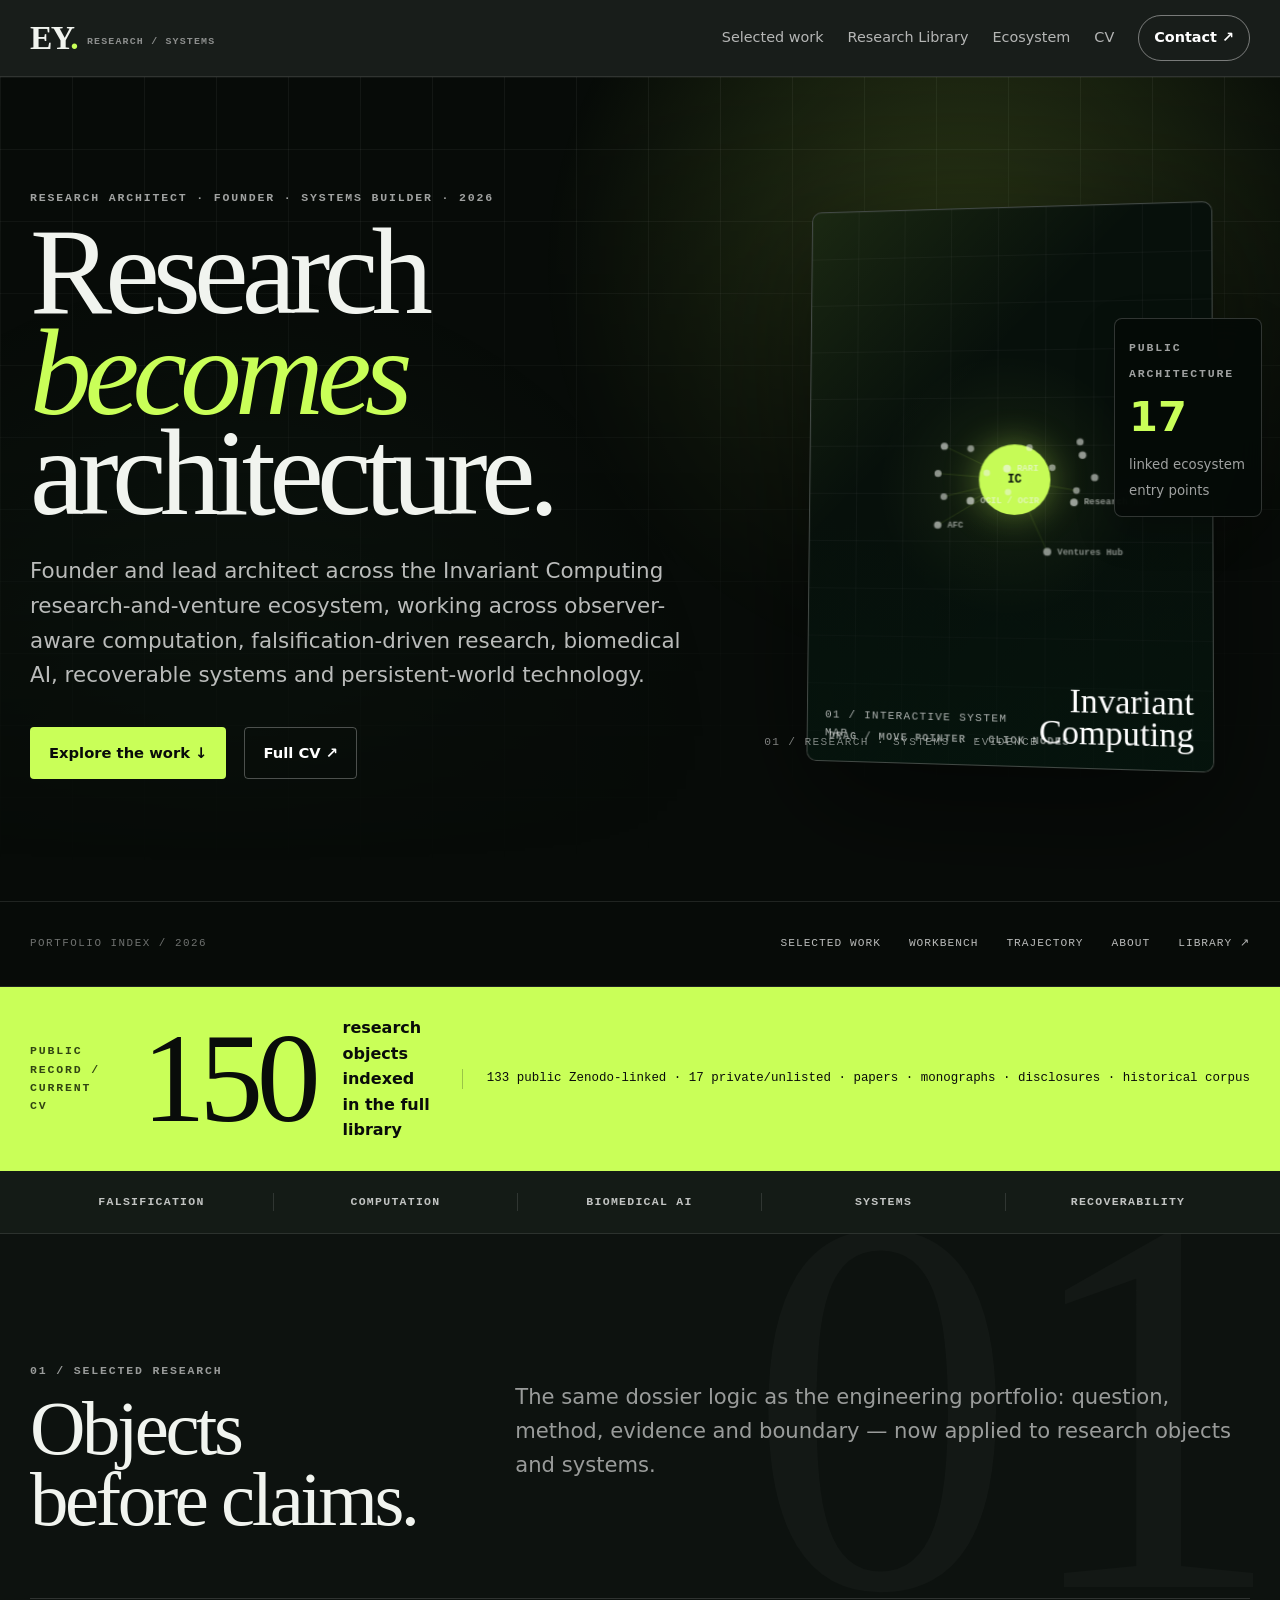
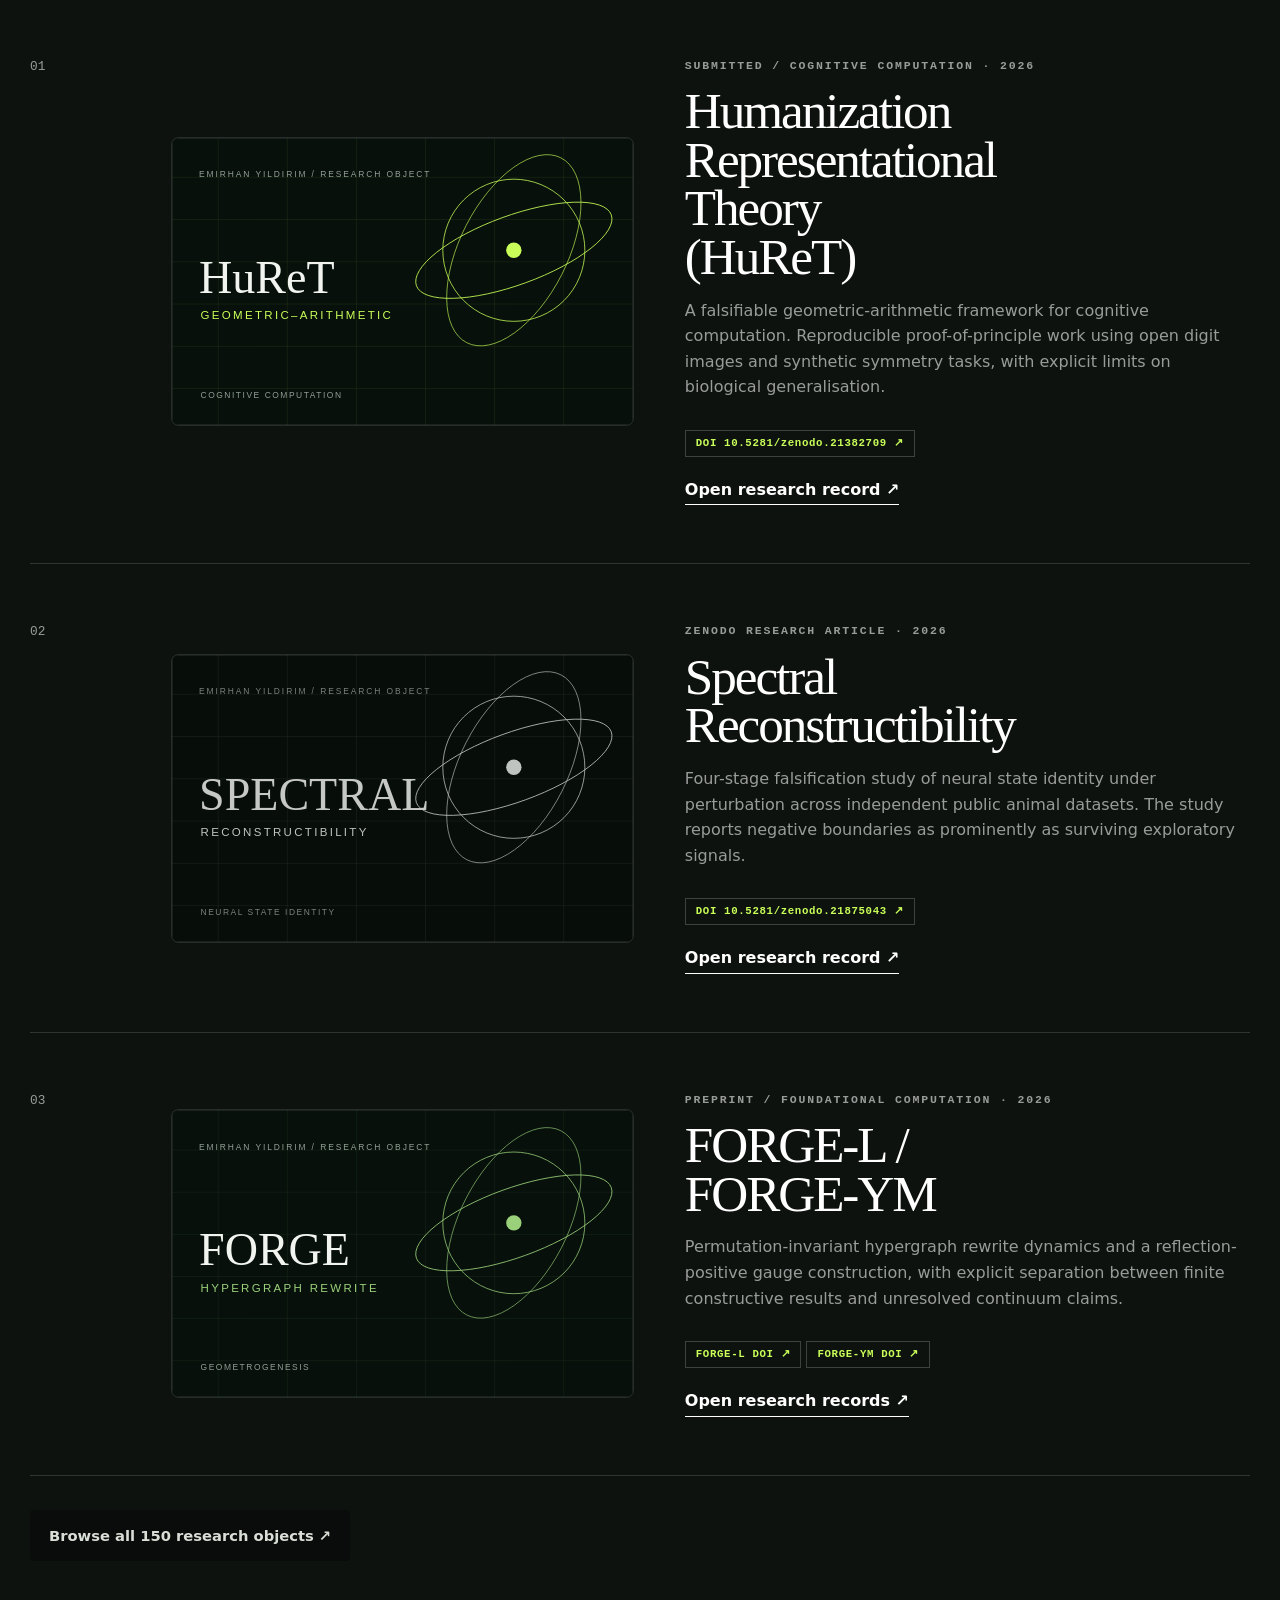
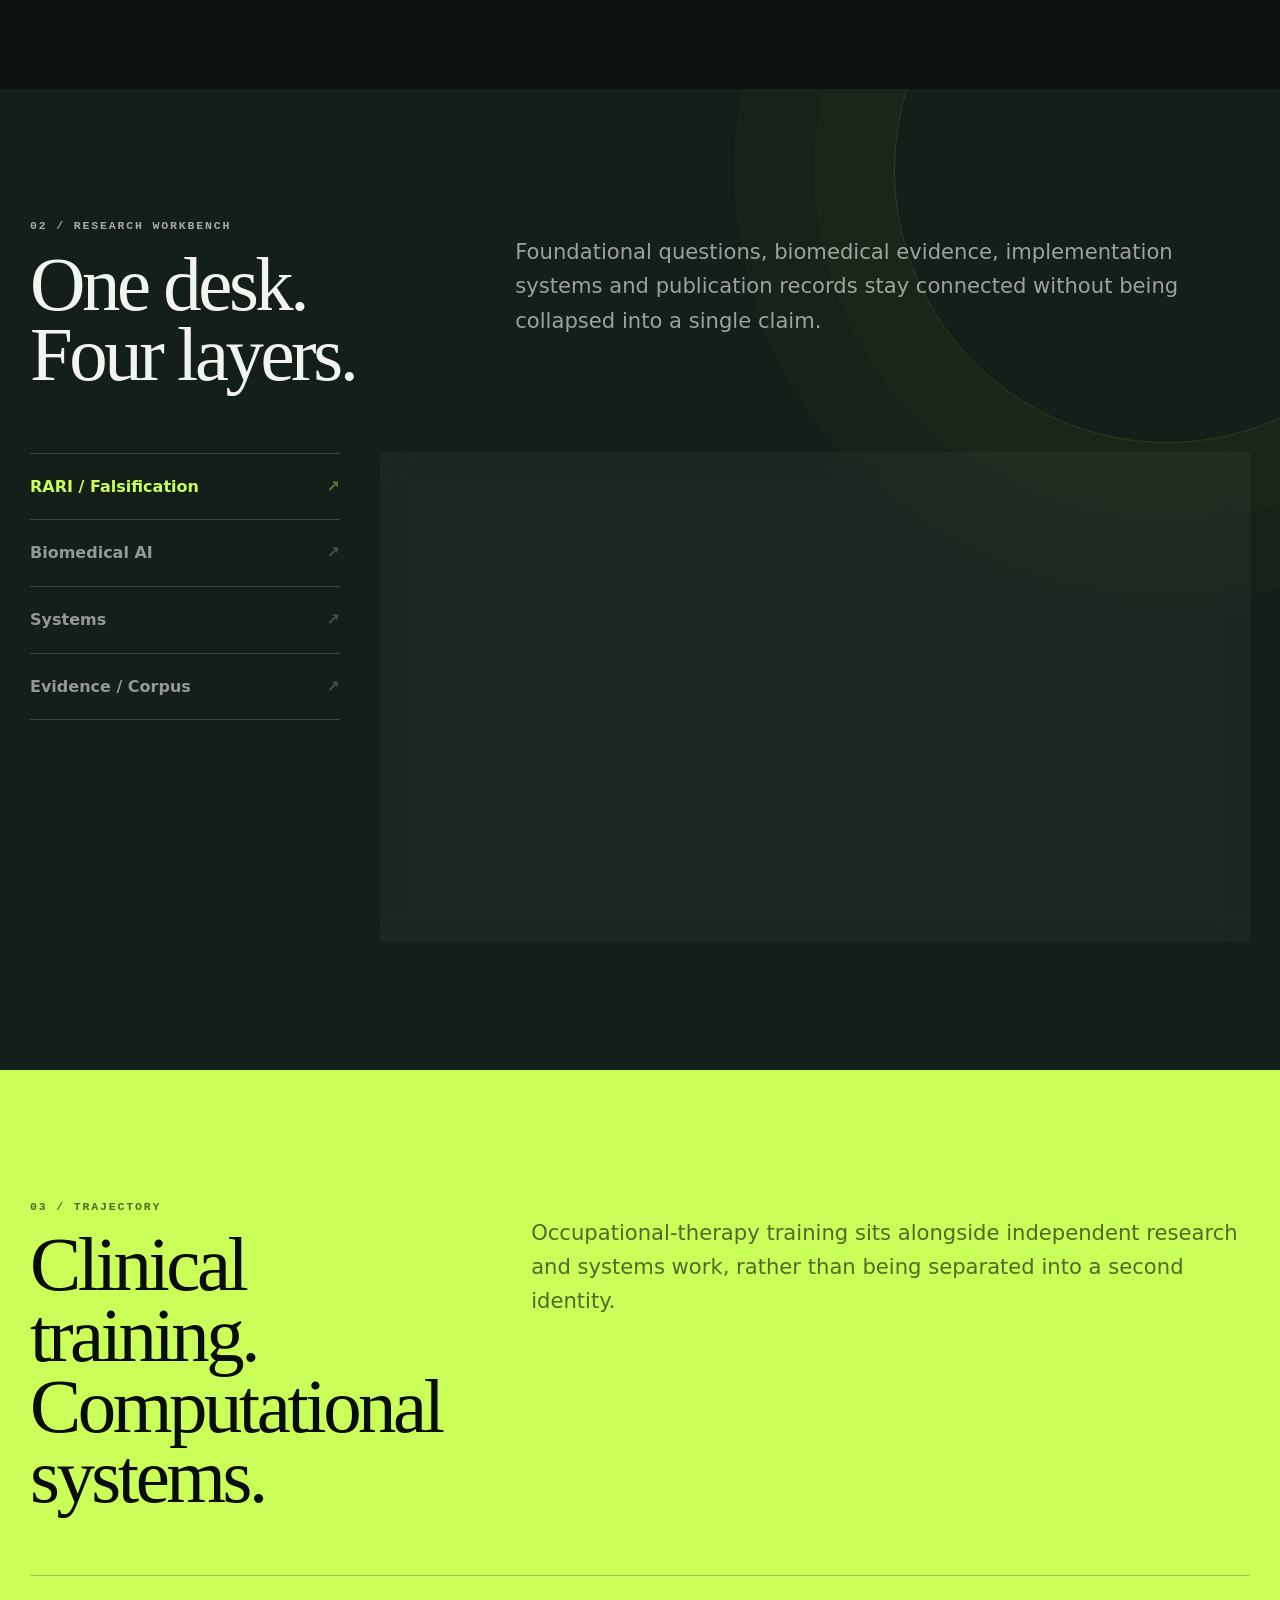
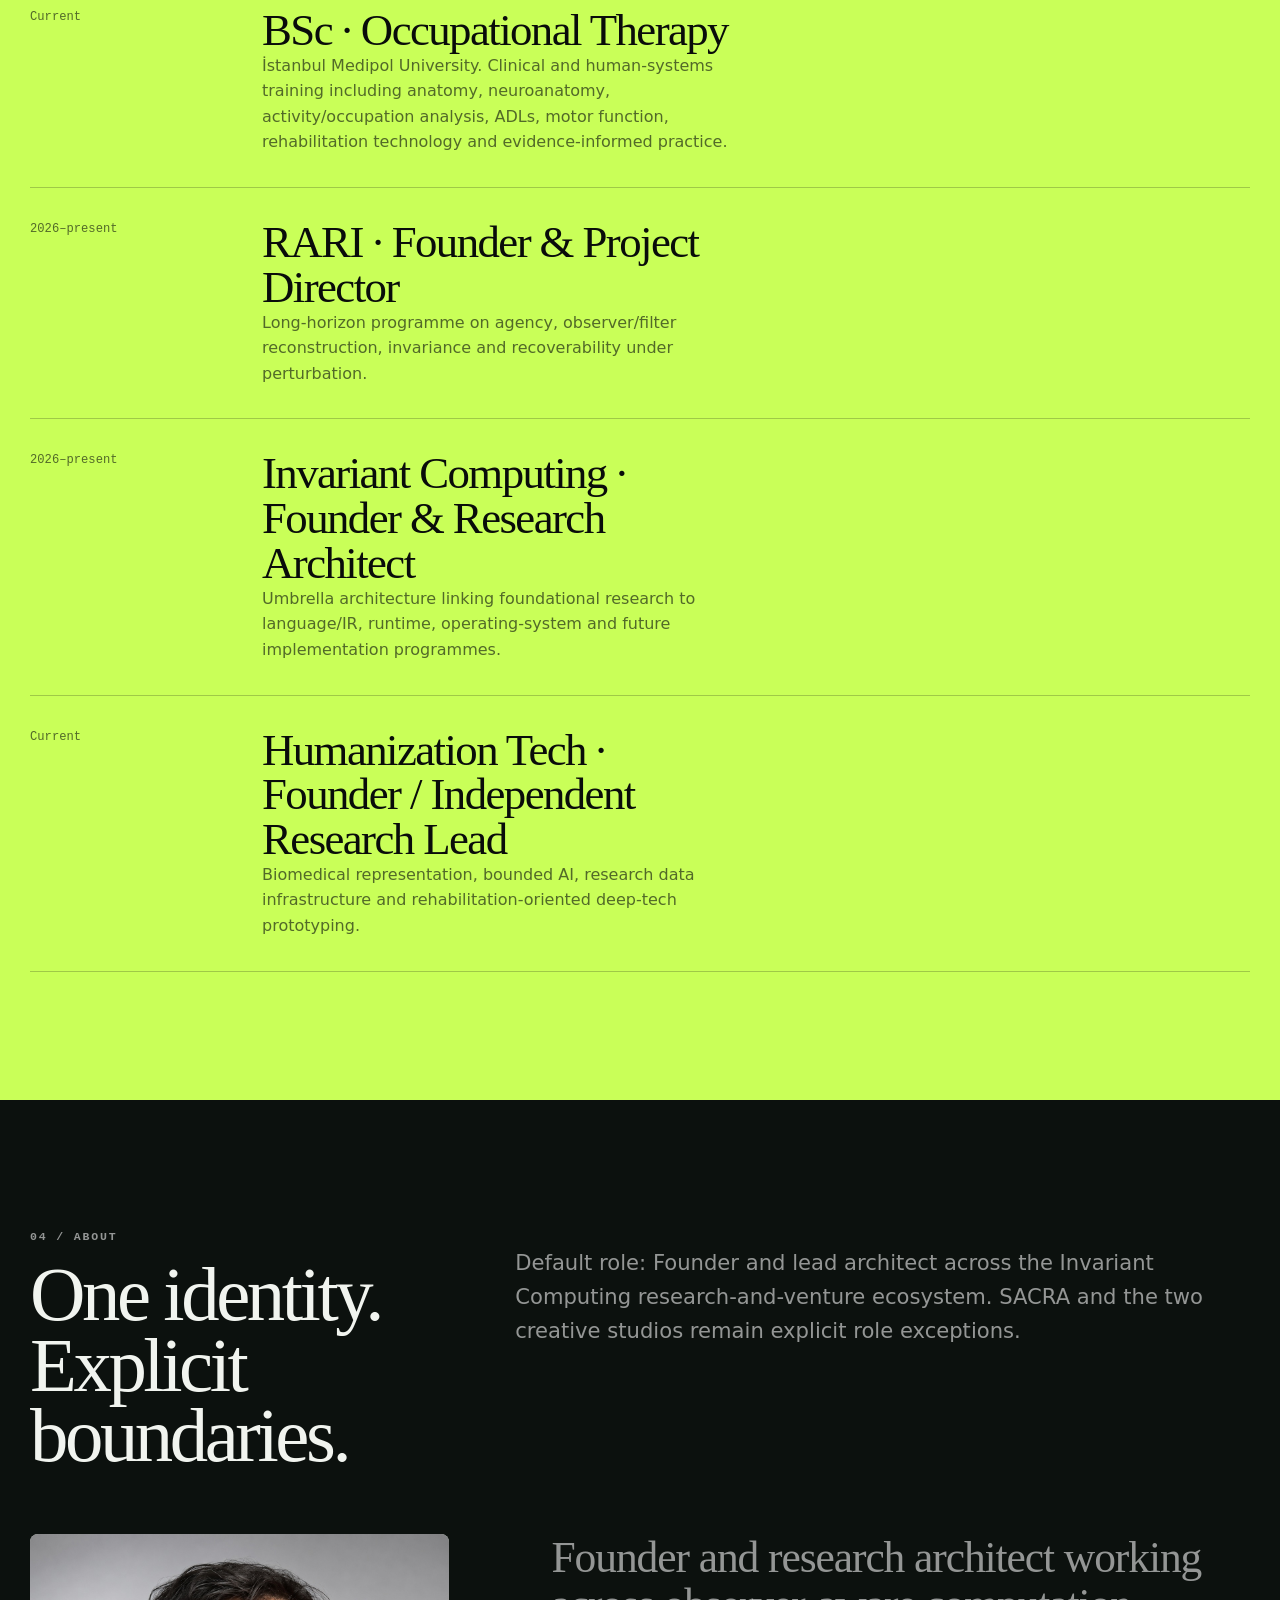
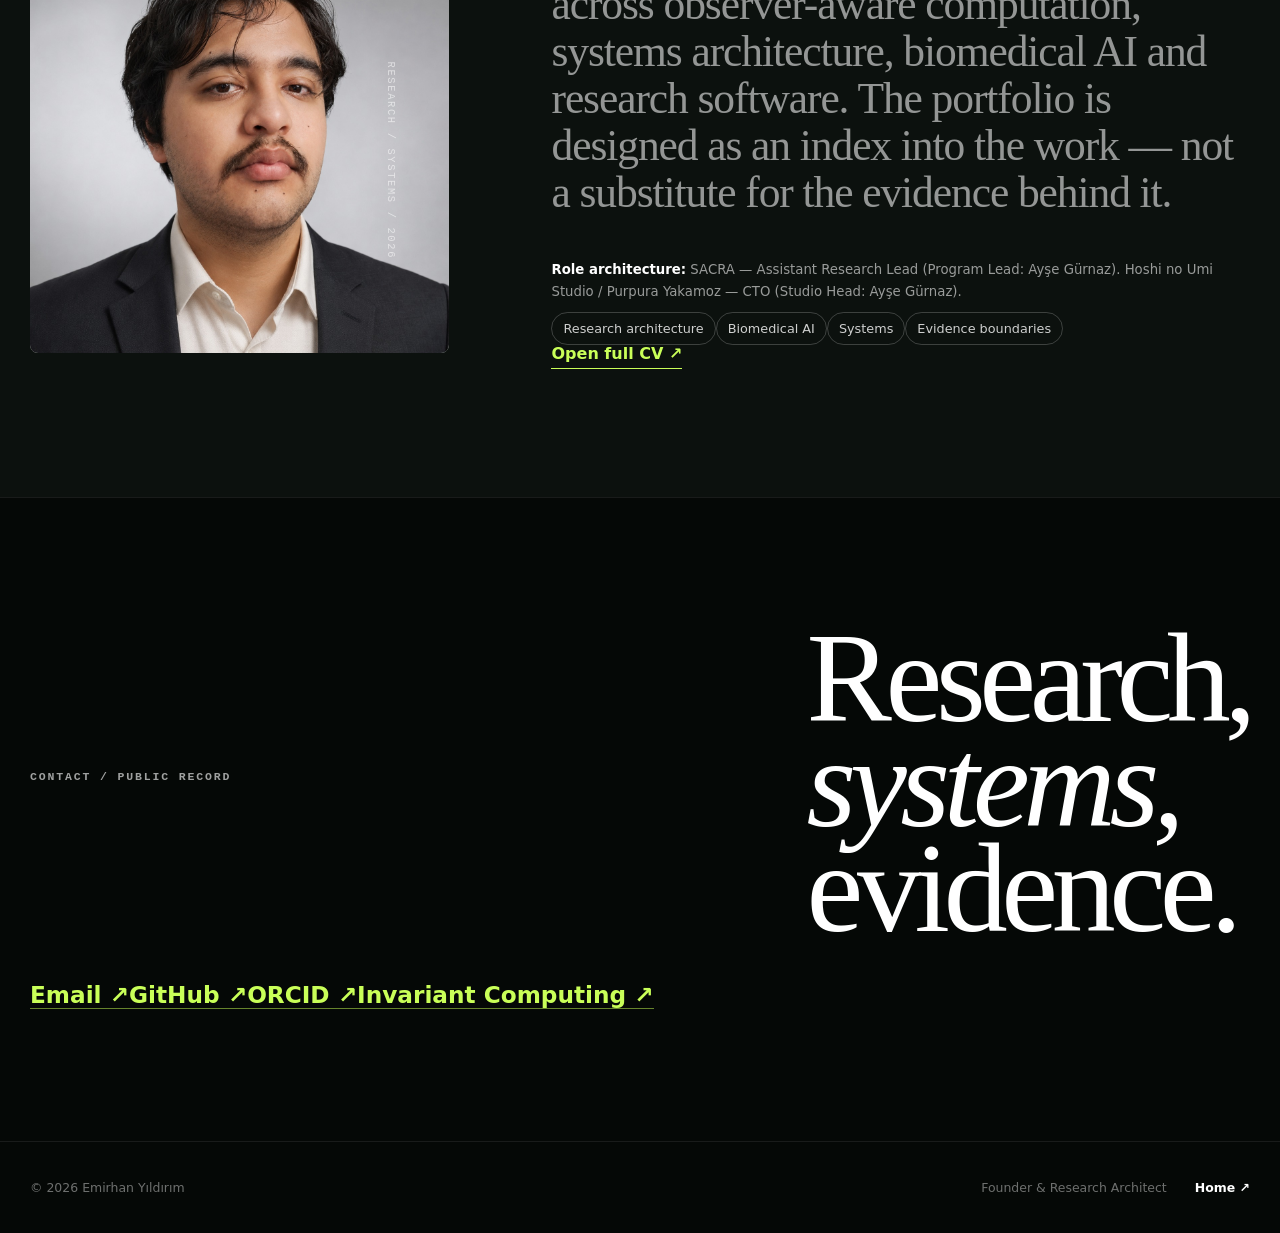
==== commit 35299ee1: "g" ====
--- a/index.html
+++ b/index.html
@@ -1,7 +1,7 @@
 <!doctype html><html lang="en"><head><meta charset="utf-8"><meta name="viewport" content="width=device-width,initial-scale=1"><meta name="description" content="Emirhan Yıldırım — research architect, founder and systems builder across Invariant Computing, RARI, biomedical AI and deep-tech programmes."><meta name="theme-color" content="#0b2f20"><link rel="canonical" href="https://emirhanyildirim-cloud.github.io/"><meta property="og:title" content="Emirhan Yıldırım — Research Architect & Founder"><meta property="og:description" content="Research, systems, evidence and the 17-site Invariant Computing ecosystem."><meta property="og:type" content="website"><meta property="og:url" content="https://emirhanyildirim-cloud.github.io/"><title>Emirhan Yıldırım — Research Architect & Founder</title><link rel="stylesheet" href="css/site.css"></head><body><a class="skip-link" href="#main">Skip to content</a><header class="topbar"><div class="wrap topbar-inner"><a class="brand" href="./">EY<span>.</span><small>Research / Systems</small></a><span></span><nav class="nav" aria-label="Main navigation"><a href="#work">Selected work</a><a href="outputs/">Research Library</a><a href="ecosystem/">Ecosystem</a><a href="cv/">CV</a><a class="nav-cta" href="mailto:emirhan.yildirimmy@gmail.com">Contact ↗</a></nav><button class="menu-btn" aria-label="Open menu" aria-expanded="false"><span></span></button></div></header><main id="main">
 <section class="hero"><div class="wrap hero-inner"><div class="hero-copy reveal"><p class="eyebrow light">RESEARCH ARCHITECT · FOUNDER · SYSTEMS BUILDER · 2026</p><h1 class="display">Research<br><em>becomes</em><br>architecture.</h1><p class="lede">Founder and lead architect across the Invariant Computing research-and-venture ecosystem, working across observer-aware computation, falsification-driven research, biomedical AI, recoverable systems and persistent-world technology.</p><div class="hero-actions"><a class="button primary" href="#work">Explore the work ↓</a><a class="button ghost" href="cv/">Full CV ↗</a></div></div><div class="hero-visual reveal"><figure class="blueprint-card"><canvas id="ecosystemCanvas" class="eco-canvas" aria-label="Interactive 3D ecosystem map"></canvas><figcaption class="visual-tag"><span>01 / INTERACTIVE SYSTEM MAP</span><b>Invariant<br>Computing</b></figcaption><div class="canvas-hint">DRAG / MOVE POINTER · CLICK NODES</div></figure><div class="orbit-note"><span class="kicker light">Public architecture</span><b>17</b><small>linked ecosystem entry points</small></div><div class="hero-index">01 / RESEARCH · SYSTEMS · EVIDENCE</div></div></div></section>
 <nav class="section-index" aria-label="Page sections"><div class="wrap section-index-inner"><span class="index-label">Portfolio index / 2026</span><a href="#work">Selected work</a><a href="#workbench">Workbench</a><a href="#experience">Trajectory</a><a href="#about">About</a><a href="outputs/">Library ↗</a></div></nav>
-<section class="metric-band" aria-label="Research corpus"><div class="wrap metric-inner"><p class="eyebrow">PUBLIC RECORD / CURRENT CV</p><strong class="metric-number" data-count="150" data-decimals="0">150</strong><span class="metric-copy">research objects indexed in the full library</span><span class="metric-detail">papers · manuscripts · monographs · conferences · disclosures · historical corpus</span></div></section>
+<section class="metric-band" aria-label="Research corpus"><div class="wrap metric-inner"><p class="eyebrow">PUBLIC RECORD / CURRENT CV</p><strong class="metric-number" data-count="150" data-decimals="0">150</strong><span class="metric-copy">research objects indexed in the full library</span><span class="metric-detail">133 public Zenodo-linked · 17 private/unlisted · papers · monographs · disclosures · historical corpus</span></div></section>
 <section class="signal-band"><div class="wrap signal-inner"><span>FALSIFICATION</span><span>COMPUTATION</span><span>BIOMEDICAL AI</span><span>SYSTEMS</span><span>RECOVERABILITY</span></div></section>
 <section id="work" class="section"><div class="wrap"><div class="section-head reveal"><div><p class="eyebrow">01 / SELECTED RESEARCH</p><h2 class="section-title">Objects<br>before claims.</h2></div><p class="lede">The same dossier logic as the engineering portfolio: question, method, evidence and boundary — now applied to research objects and systems.</p></div><div class="project-ledger">
 <article class="project-row reveal"><div class="project-num">01</div><a class="project-image paper-cover" href="https://doi.org/10.5281/zenodo.21382709" target="_blank"><img src="assets/visuals/huret.svg" alt="HuReT research cover"></a><div class="project-copy"><p class="eyebrow">SUBMITTED / COGNITIVE COMPUTATION · 2026</p><h3>Humanization Representational Theory (HuReT)</h3><p>A falsifiable geometric-arithmetic framework for cognitive computation. Reproducible proof-of-principle work using open digit images and synthetic symmetry tasks, with explicit limits on biological generalisation.</p><a class="doi-link" href="https://doi.org/10.5281/zenodo.21382709" target="_blank">DOI 10.5281/zenodo.21382709 ↗</a><br><a class="text-link" href="outputs/?q=HuReT">Open research record ↗</a></div></article>
@@ -12,7 +12,7 @@
 <article id="panel-rari" class="tool-panel active"><div><p class="kicker light">01 · FOUNDATIONAL RESEARCH</p><h3>Test identity and invariance under perturbation.</h3><p>RARI is the neuroscience-first foundational programme focused on agency, observer/filter reconstruction, perturbation and recoverability. Negative results remain part of the public record rather than being hidden.</p></div><div class="panel-meta"><div><span>Role</span><b>Founder & Research Lead</b></div><div><span>Current mode</span><b>Falsification programme</b></div><div><span>Public site</span><b>rari.invariantcomputinglab.org</b></div></div></article>
 <article id="panel-bio" class="tool-panel"><div><p class="kicker light">02 · HUMAN / BIOLOGICAL SYSTEMS</p><h3>Build auditable research infrastructure around real data.</h3><p>Humanization Tech and related work span biomedical representation, markerless movement analysis, rhythmic auditory guidance, MRI capsule research and bounded policy-evolution experiments.</p></div><div class="panel-meta"><div><span>Role</span><b>Founder / Independent Research Lead</b></div><div><span>Examples</span><b>RhythmWalk · MRI · gait video</b></div><div><span>Boundary</span><b>Research-use / evidence-labelled</b></div></div></article>
 <article id="panel-systems" class="tool-panel"><div><p class="kicker light">03 · COMPUTING SYSTEMS</p><h3>Turn research constraints into architecture.</h3><p>Invariant OS, Geometrodynamic Computing, ATMER and Prometheus components explore language/IR, bounded runtime, spatial representation, model routing, provenance and recoverable workflows.</p></div><div class="panel-meta"><div><span>Programmes</span><b>Invariant OS · Geometrodynamic · ATMER</b></div><div><span>System theme</span><b>Bounded / auditable / recoverable</b></div><div><span>Public layer</span><b>17-site ecosystem</b></div></div></article>
-<article id="panel-evidence" class="tool-panel"><div><p class="kicker light">04 · PUBLIC RECORD</p><h3>Make the evidence layer navigable.</h3><p>The research library indexes every item currently listed in the CV: submitted work, manuscripts, monographs, conference outputs, patent-oriented disclosures and historical exploratory records.</p></div><div class="panel-meta"><div><span>Indexed objects</span><b>150</b></div><div><span>Current / submitted</span><b>9</b></div><div><span>Disclosures / historical</span><b>64 / 67</b></div></div></article>
+<article id="panel-evidence" class="tool-panel"><div><p class="kicker light">04 · PUBLIC RECORD</p><h3>Make the evidence layer navigable.</h3><p>The research library indexes every item currently listed in the CV: submitted work, manuscripts, monographs, conference outputs, patent-oriented disclosures and historical exploratory records.</p></div><div class="panel-meta"><div><span>Indexed objects</span><b>150</b></div><div><span>Public Zenodo</span><b>133</b></div><div><span>Private / unlisted</span><b>17</b></div></div></article>
 </div></div></div></section>
 <section id="experience" class="section timeline-section"><div class="wrap"><div class="section-head reveal"><div><p class="eyebrow">03 / TRAJECTORY</p><h2 class="section-title">Clinical training.<br>Computational systems.</h2></div><p class="lede">Occupational-therapy training sits alongside independent research and systems work, rather than being separated into a second identity.</p></div><div class="timeline reveal">
 <article class="timeline-item"><time>Current</time><div><h3>BSc · Occupational Therapy</h3><p>İstanbul Medipol University. Clinical and human-systems training including anatomy, neuroanatomy, activity/occupation analysis, ADLs, motor function, rehabilitation technology and evidence-informed practice.</p></div></article>
@@ -20,6 +20,6 @@
 <article class="timeline-item"><time>2026–present</time><div><h3>Invariant Computing · Founder & Research Architect</h3><p>Umbrella architecture linking foundational research to language/IR, runtime, operating-system and future implementation programmes.</p></div></article>
 <article class="timeline-item"><time>Current</time><div><h3>Humanization Tech · Founder / Independent Research Lead</h3><p>Biomedical representation, bounded AI, research data infrastructure and rehabilitation-oriented deep-tech prototyping.</p></div></article>
 </div></div></section>
-<section id="about" class="section"><div class="wrap"><div class="section-head reveal"><div><p class="eyebrow">04 / ABOUT</p><h2 class="section-title">One identity.<br>Explicit boundaries.</h2></div><p class="lede">Default role: Founder and lead architect across the Invariant Computing research-and-venture ecosystem. SACRA and the two creative studios remain explicit role exceptions.</p></div><div class="about-grid"><div class="portrait-shell local-profile reveal"><img src="assets/media/emirhan-yildirim.png" alt="Emirhan Yıldırım"></div><div class="about-copy reveal"><p class="lede">Founder and research architect working across observer-aware computation, systems architecture, biomedical AI and research software. The portfolio is designed as an index into the work — not a substitute for the evidence behind it.</p><p class="role-note"><b>Role architecture:</b> SACRA — Assistant Research Lead (Program Lead: Ayşe Gürnaz). Hoshi no Umi Studio / Purpura Yakamoz — CTO (Studio Head: Ayşe Gürnaz).</p><div class="chip-row"><span class="chip">Research architecture</span><span class="chip">Biomedical AI</span><span class="chip">Systems</span><span class="chip">Evidence boundaries</span></div><a class="text-link" href="cv/">Open full CV ↗</a></div></div></div></section>
+<section id="about" class="section"><div class="wrap"><div class="section-head reveal"><div><p class="eyebrow">04 / ABOUT</p><h2 class="section-title">One identity.<br>Explicit boundaries.</h2></div><p class="lede">Default role: Founder and lead architect across the Invariant Computing research-and-venture ecosystem. SACRA and the two creative studios remain explicit role exceptions.</p></div><div class="about-grid"><div class="portrait-shell local-profile reveal"><img src="assets/media/emirhan-yildirim-hires.jpg" alt="Emirhan Yıldırım"></div><div class="about-copy reveal"><p class="lede">Founder and research architect working across observer-aware computation, systems architecture, biomedical AI and research software. The portfolio is designed as an index into the work — not a substitute for the evidence behind it.</p><p class="role-note"><b>Role architecture:</b> SACRA — Assistant Research Lead (Program Lead: Ayşe Gürnaz). Hoshi no Umi Studio / Purpura Yakamoz — CTO (Studio Head: Ayşe Gürnaz).</p><div class="chip-row"><span class="chip">Research architecture</span><span class="chip">Biomedical AI</span><span class="chip">Systems</span><span class="chip">Evidence boundaries</span></div><a class="text-link" href="cv/">Open full CV ↗</a></div></div></div></section>
 <section class="contact-band"><div class="wrap contact-inner"><p class="eyebrow light">CONTACT / PUBLIC RECORD</p><h2>Research,<br><em>systems,</em><br>evidence.</h2><div class="contact-links"><a href="mailto:emirhan.yildirimmy@gmail.com">Email ↗</a><a href="https://github.com/emirhanyildirim-cloud" target="_blank">GitHub ↗</a><a href="https://orcid.org/0009-0002-5884-3660" target="_blank">ORCID ↗</a><a href="https://invariantcomputinglab.org/" target="_blank">Invariant Computing ↗</a></div></div></section>
 </main><footer class="wrap footer"><span>© 2026 Emirhan Yıldırım</span><span>Founder & Research Architect</span><a href="./">Home ↗</a></footer><script src="js/ecosystem-data.js"></script><script src="js/site.js"></script></body></html>
--- a/css/site.css
+++ b/css/site.css
@@ -74,7 +74,7 @@
 .workbench-grid{display:grid;grid-template-columns:310px 1fr;gap:40px;margin-top:60px}.tool-tabs{display:grid;align-content:start;border-top:1px solid var(--line-light)}.tool-tab{appearance:none;text-align:left;border:0;border-bottom:1px solid var(--line-light);background:transparent;color:rgba(255,255,255,.54);padding:20px 0;cursor:pointer;font-weight:750;display:flex;justify-content:space-between;gap:12px}.tool-tab::after{content:"↗";opacity:.4}.tool-tab.active{color:var(--lime)}.tool-panel{display:none;min-height:360px;border:1px solid var(--line-light);border-radius:26px;padding:clamp(28px,5vw,58px);background:rgba(255,255,255,.035);backdrop-filter:blur(12px)}.tool-panel.active{display:grid;grid-template-columns:1fr .82fr;gap:36px;align-items:end;animation:panelIn .32s ease both}.tool-panel h3{font-family:var(--serif);font-size:clamp(2.3rem,5vw,5rem);line-height:.92;margin:0 0 18px;font-weight:500;letter-spacing:-.045em}.tool-panel p{color:rgba(255,255,255,.66);max-width:52ch}.panel-meta{align-self:stretch;display:grid;align-content:end;gap:8px}.panel-meta div{display:flex;justify-content:space-between;gap:15px;padding:12px 0;border-top:1px solid var(--line-light);font-family:var(--mono);font-size:.72rem}.panel-meta span{color:rgba(255,255,255,.48)}
 @keyframes panelIn{from{opacity:0;transform:translateY(8px)}to{opacity:1;transform:none}}
 .timeline-section{background:var(--paper-2)}.timeline{margin-top:50px;border-top:1px solid var(--line)}.timeline-item{display:grid;grid-template-columns:200px 1fr 1fr;gap:32px;padding:32px 0;border-bottom:1px solid var(--line)}.timeline-item time{font-family:var(--mono);font-size:.76rem;color:var(--muted)}.timeline-item h3{margin:0;font-family:var(--serif);font-size:2rem;font-weight:500;line-height:1}.timeline-item p{margin:0;color:var(--muted)}
-.about-grid{display:grid;grid-template-columns:.75fr 1.25fr;gap:clamp(36px,8vw,120px);align-items:start}.portrait-shell{position:relative}.portrait-shell img{width:100%;aspect-ratio:4/5;object-fit:cover;border-radius:28px;filter:saturate(.8);background:var(--paper-3)}.portrait-shell::after{content:"MECHANICAL / ENGINEERING / 2026";position:absolute;right:-40px;top:52%;font-family:var(--mono);font-size:.65rem;letter-spacing:.16em;color:var(--muted);transform:rotate(90deg)}.about-copy p:first-of-type{font-family:var(--serif);font-size:clamp(1.8rem,3.4vw,3.2rem);line-height:1.08;letter-spacing:-.025em;margin-top:0}.chip-list{display:flex;flex-wrap:wrap;gap:9px;margin:28px 0}.chip{border:1px solid var(--line);border-radius:999px;padding:8px 11px;font-size:.8rem;background:rgba(255,255,255,.32)}
+.about-grid{display:grid;grid-template-columns:.75fr 1.25fr;gap:clamp(36px,8vw,120px);align-items:start}.portrait-shell{position:relative}.portrait-shell img{width:100%;aspect-ratio:4/5;object-fit:cover;border-radius:28px;filter:none;background:var(--paper-3)}.portrait-shell::after{content:"RESEARCH / SYSTEMS / 2026";position:absolute;right:-40px;top:52%;font-family:var(--mono);font-size:.65rem;letter-spacing:.16em;color:var(--muted);transform:rotate(90deg)}.about-copy p:first-of-type{font-family:var(--serif);font-size:clamp(1.8rem,3.4vw,3.2rem);line-height:1.08;letter-spacing:-.025em;margin-top:0}.chip-list{display:flex;flex-wrap:wrap;gap:9px;margin:28px 0}.chip{border:1px solid var(--line);border-radius:999px;padding:8px 11px;font-size:.8rem;background:rgba(255,255,255,.32)}
 .contact-band{background:var(--forest);color:white}.contact-inner{padding:clamp(80px,10vw,145px) 0;display:grid;grid-template-columns:1fr auto;gap:35px;align-items:end}.contact-inner h2{margin:0;font-family:var(--serif);font-size:clamp(3.5rem,8vw,8rem);font-weight:500;line-height:.82;letter-spacing:-.05em}.contact-inner a{color:var(--lime);font-size:clamp(1.1rem,2vw,1.45rem);font-weight:800;text-decoration:none;border-bottom:1px solid rgba(200,255,82,.5)}
 .footer{min-height:92px;display:grid;grid-template-columns:1fr auto auto;gap:28px;align-items:center;font-size:.78rem;color:var(--muted)}.footer a{text-decoration:none;color:var(--ink);font-weight:800}
 /* Inner-page dossier */
@@ -155,7 +155,7 @@
 #about .eyebrow,#about .lede,#about .portrait-shell::after{color:rgba(255,255,255,.56)}
 #about .chip{background:transparent;border-color:rgba(255,255,255,.2);color:rgba(255,255,255,.8)}
 #about .text-link{color:var(--lime)}
-#about .portrait-shell img{border-radius:8px;filter:saturate(.72) contrast(1.03)}
+#about .portrait-shell img{border-radius:8px;filter:none}
 .contact-band{background:#050806;border-top:1px solid rgba(255,255,255,.08)}
 .contact-inner{min-height:62vh;align-items:center}.contact-inner h2{font-size:clamp(4.5rem,10vw,10rem)}
 .footer{width:100%;max-width:none;padding-left:max(22px,calc((100vw - 1220px)/2));padding-right:max(22px,calc((100vw - 1220px)/2));background:#050806;color:rgba(255,255,255,.42);border-top:1px solid rgba(255,255,255,.08)}.footer a{color:white}
@@ -183,7 +183,7 @@
 .paper-cover{position:relative;overflow:hidden}.paper-cover img{width:100%;height:100%;object-fit:cover}.paper-cover::after{content:"";position:absolute;inset:0;box-shadow:inset 0 0 0 1px rgba(255,255,255,.08);pointer-events:none}
 .project-copy .doi-link{display:inline-flex;margin-top:14px;padding:7px 10px;border:1px solid rgba(255,255,255,.2);font:600 .67rem/1 var(--mono);letter-spacing:.06em;color:var(--lime);text-decoration:none}.project-copy .doi-link:hover{background:var(--lime);color:var(--ink)}
 .workbench .panel-meta div{min-width:0}.workbench .panel-meta b{overflow-wrap:anywhere}.signal-inner{grid-template-columns:repeat(5,1fr)}
-.signal-inner span:last-child{border-right:0}.portrait-shell.local-profile img{aspect-ratio:1.06/1;object-fit:cover;object-position:50% 34%}
+.signal-inner span:last-child{border-right:0}.portrait-shell.local-profile img{aspect-ratio:1/1;object-fit:cover;object-position:50% 45%}
 .role-note{font-size:.83rem;color:rgba(255,255,255,.58);margin-top:10px;max-width:42rem}.role-note b{color:#fff}
 /* Research library */
 .library-shell{background:#0d120f;color:#f2f5f1;padding:76px 0 110px;min-height:70vh}
@@ -211,3 +211,7 @@
   .metric-detail{white-space:normal}
   .workbench-grid{width:100%;min-width:0}.tool-tabs{display:flex;overflow-x:auto;overscroll-behavior-inline:contain;scrollbar-width:none}.tool-tabs::-webkit-scrollbar{display:none}.tool-tab{flex:0 0 auto}
 }
+
+.output-meta .zenodo-status{margin-top:7px!important;color:rgba(255,255,255,.42)!important}
+.output-meta .private-status{color:#ffcf7d!important;border:1px solid rgba(255,207,125,.28);padding:6px 8px;display:inline-block!important}
+.output-meta .public-status{color:rgba(201,255,88,.78)!important}
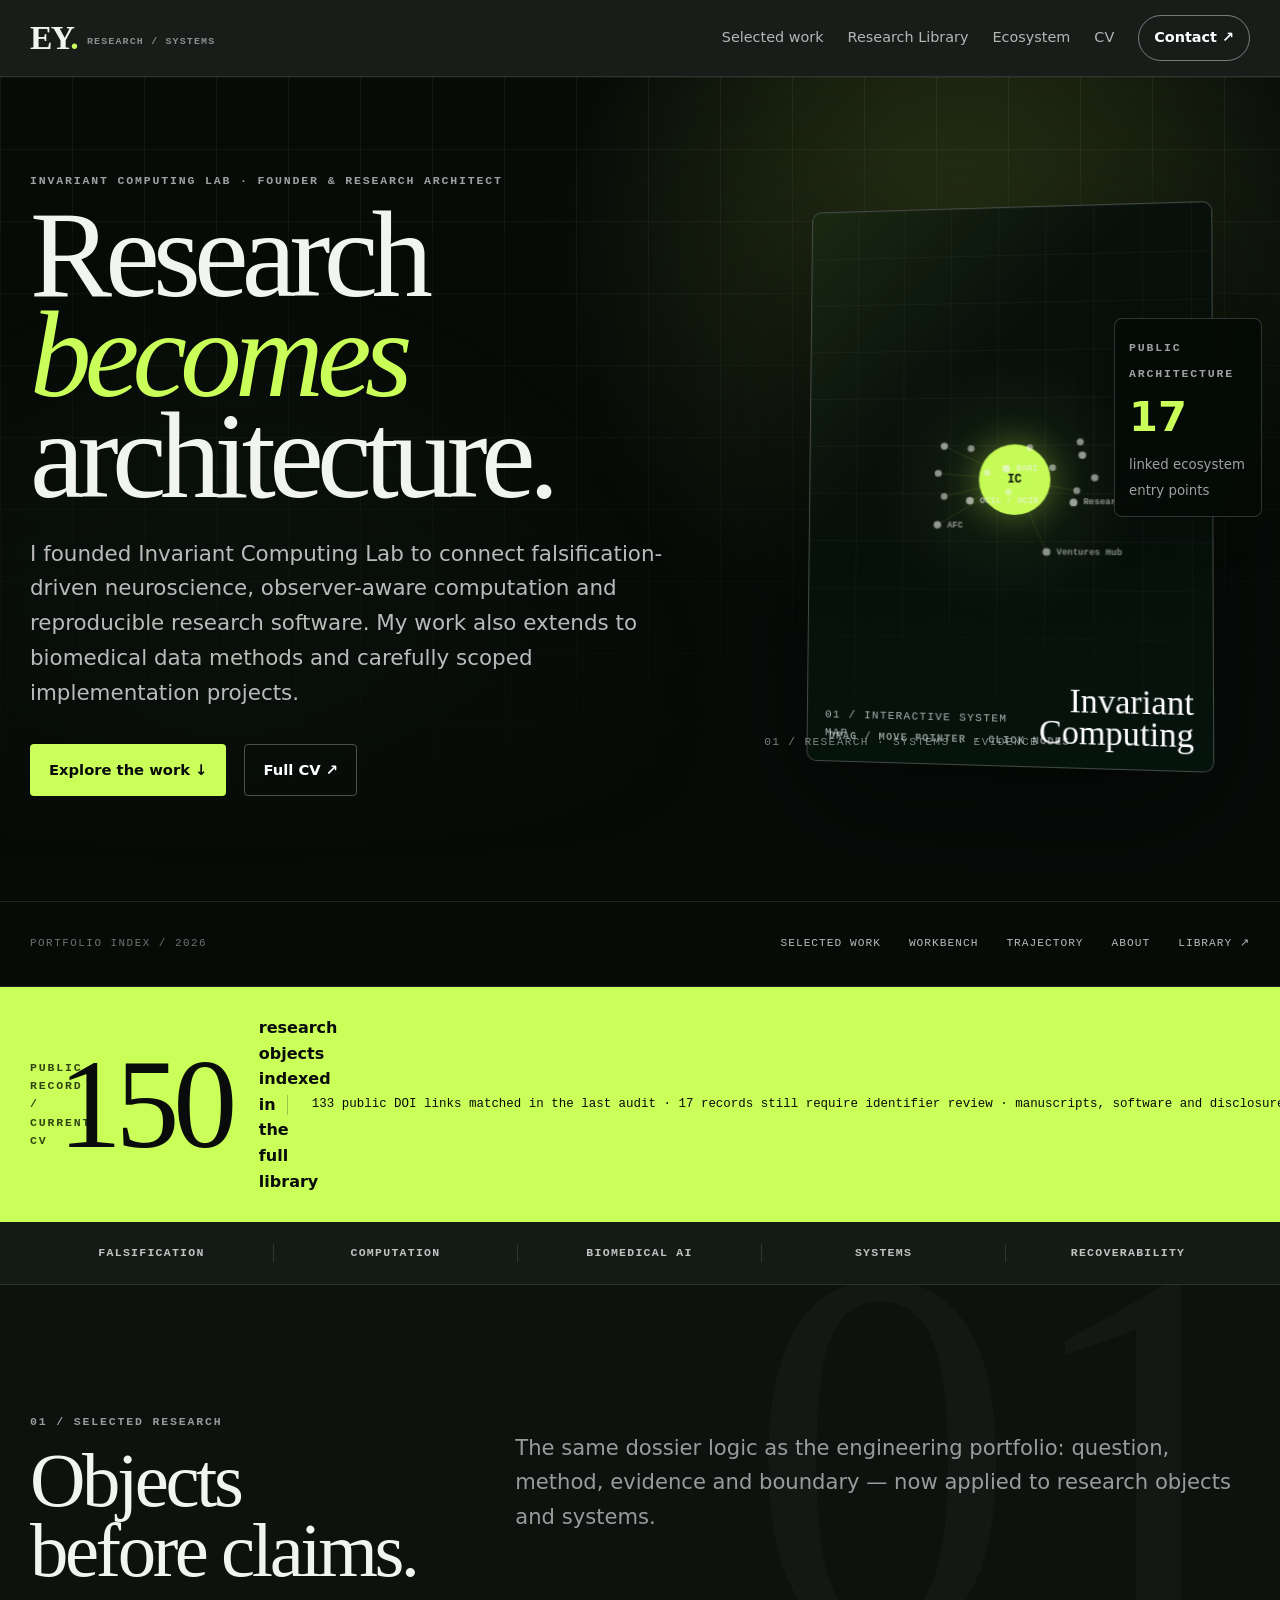
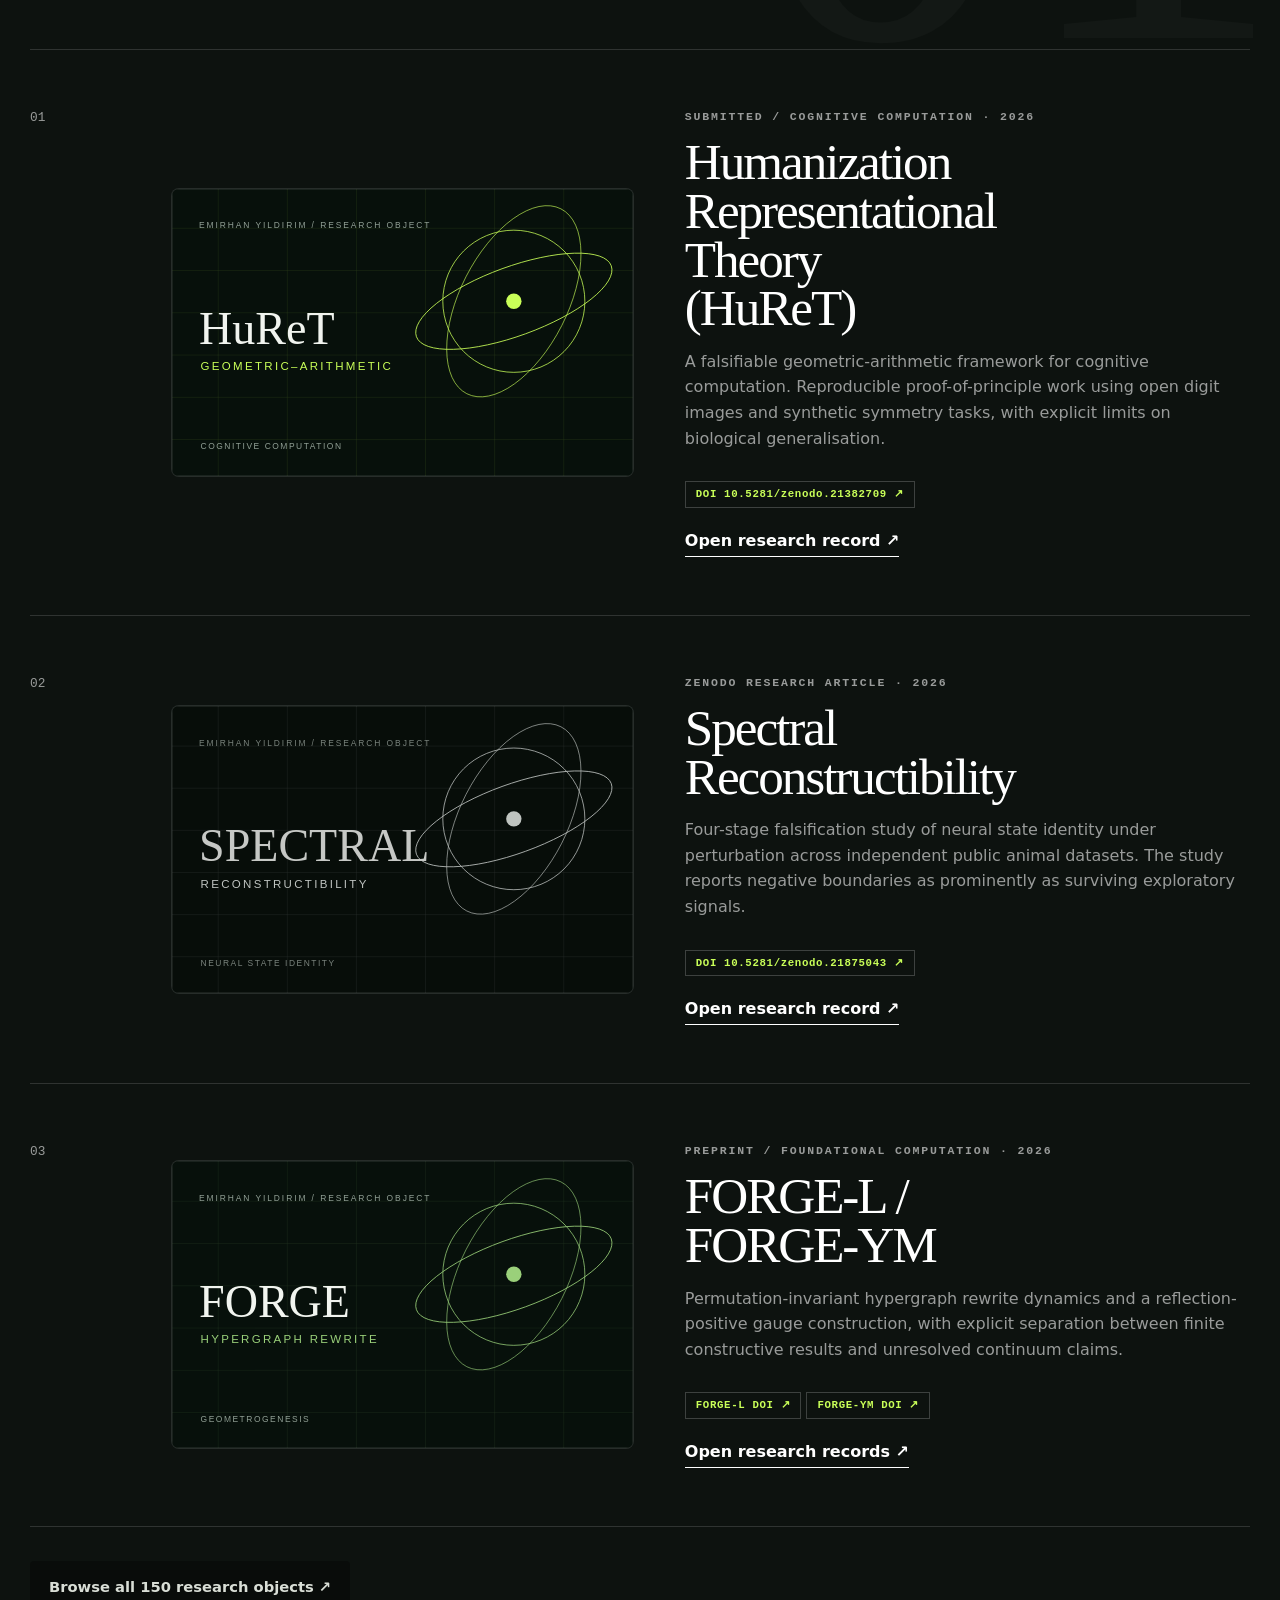
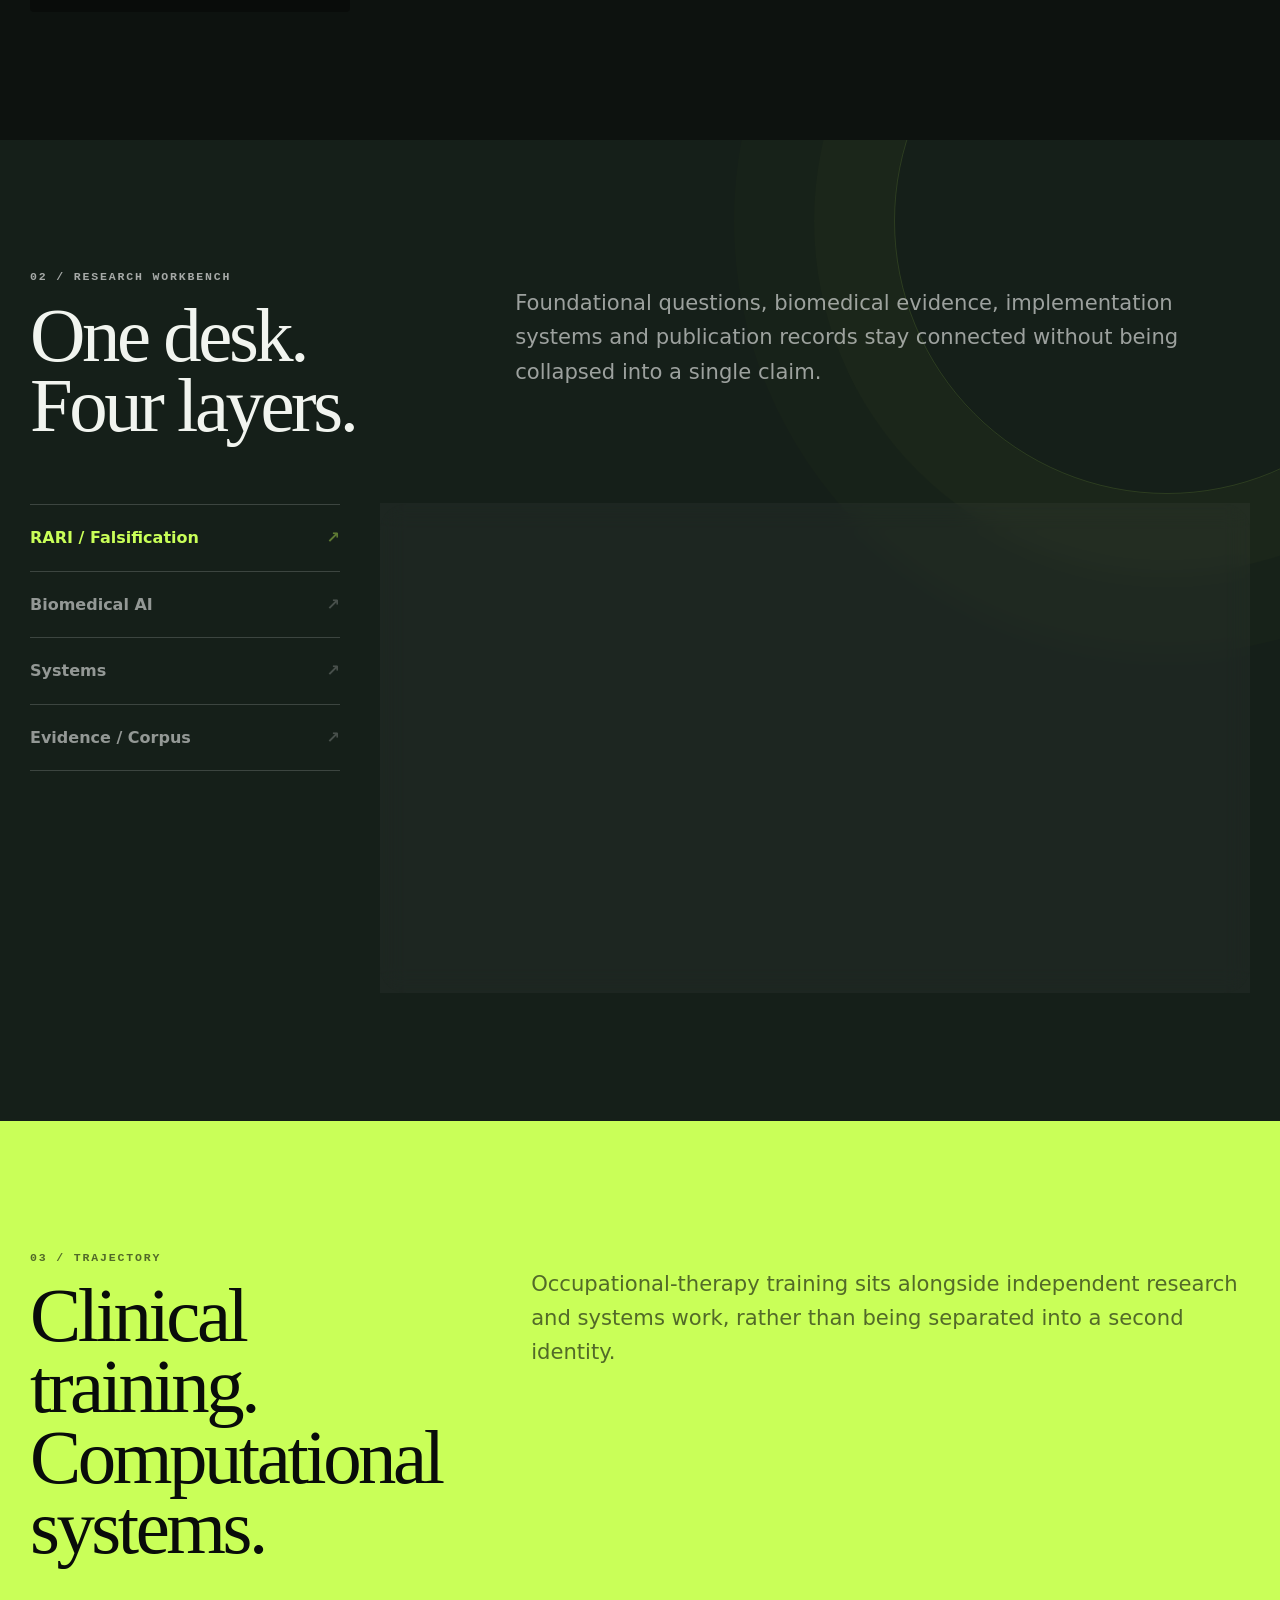
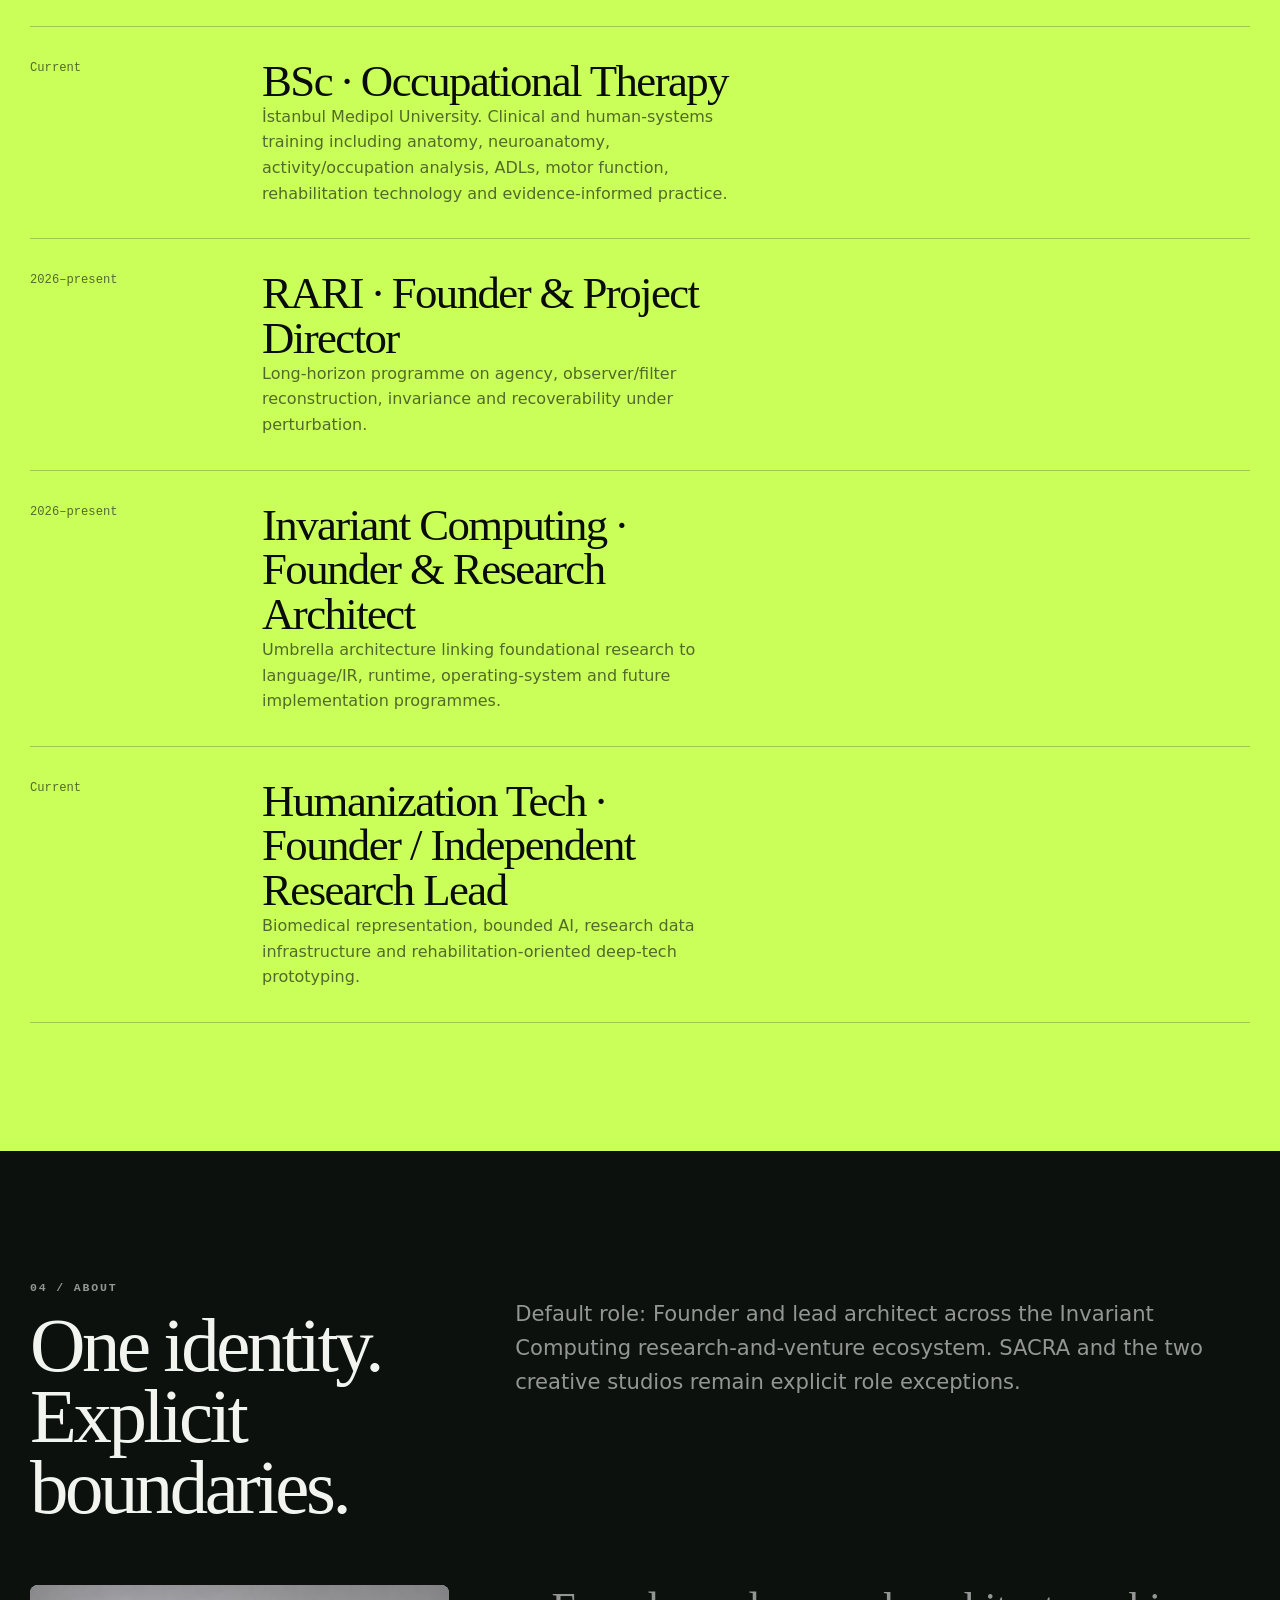
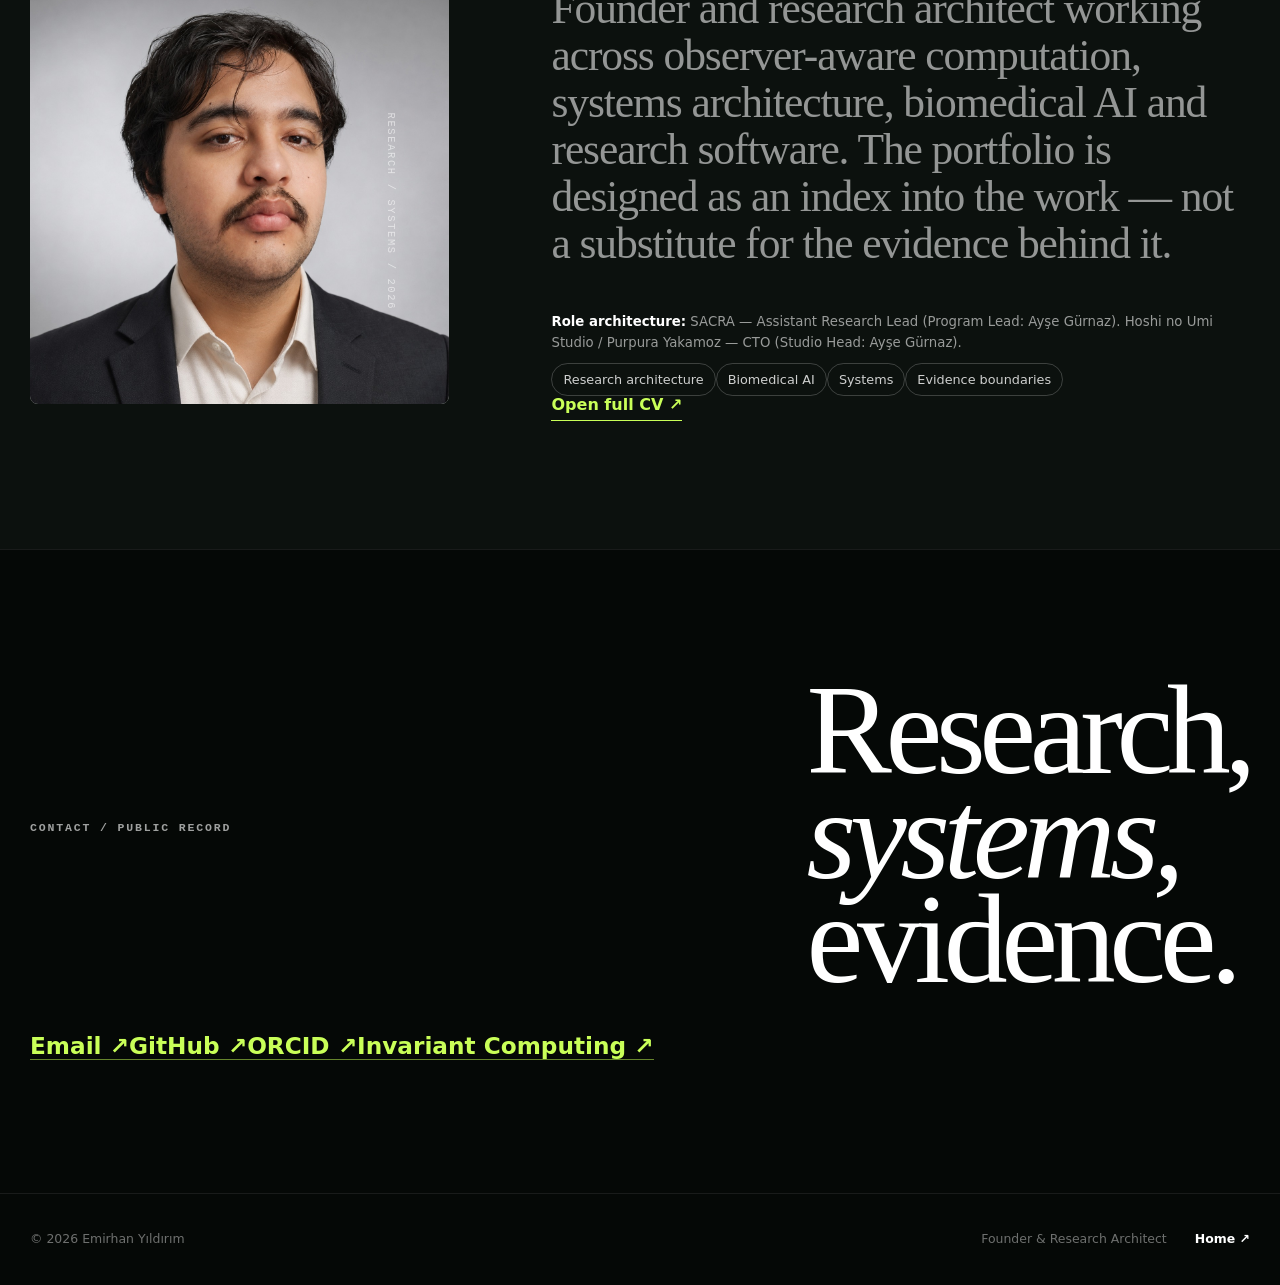
==== commit dc1bfb49: "Editorial: anchor public portfolio on Invariant Computing Lab and clarify evidence status" ====
--- a/index.html
+++ b/index.html
@@ -1,7 +1,7 @@
-<!doctype html><html lang="en"><head><meta charset="utf-8"><meta name="viewport" content="width=device-width,initial-scale=1"><meta name="description" content="Emirhan Yıldırım — research architect, founder and systems builder across Invariant Computing, RARI, biomedical AI and deep-tech programmes."><meta name="theme-color" content="#0b2f20"><link rel="canonical" href="https://emirhanyildirim-cloud.github.io/"><meta property="og:title" content="Emirhan Yıldırım — Research Architect & Founder"><meta property="og:description" content="Research, systems, evidence and the 17-site Invariant Computing ecosystem."><meta property="og:type" content="website"><meta property="og:url" content="https://emirhanyildirim-cloud.github.io/"><title>Emirhan Yıldırım — Research Architect & Founder</title><link rel="stylesheet" href="css/site.css"></head><body><a class="skip-link" href="#main">Skip to content</a><header class="topbar"><div class="wrap topbar-inner"><a class="brand" href="./">EY<span>.</span><small>Research / Systems</small></a><span></span><nav class="nav" aria-label="Main navigation"><a href="#work">Selected work</a><a href="outputs/">Research Library</a><a href="ecosystem/">Ecosystem</a><a href="cv/">CV</a><a class="nav-cta" href="mailto:emirhan.yildirimmy@gmail.com">Contact ↗</a></nav><button class="menu-btn" aria-label="Open menu" aria-expanded="false"><span></span></button></div></header><main id="main">
-<section class="hero"><div class="wrap hero-inner"><div class="hero-copy reveal"><p class="eyebrow light">RESEARCH ARCHITECT · FOUNDER · SYSTEMS BUILDER · 2026</p><h1 class="display">Research<br><em>becomes</em><br>architecture.</h1><p class="lede">Founder and lead architect across the Invariant Computing research-and-venture ecosystem, working across observer-aware computation, falsification-driven research, biomedical AI, recoverable systems and persistent-world technology.</p><div class="hero-actions"><a class="button primary" href="#work">Explore the work ↓</a><a class="button ghost" href="cv/">Full CV ↗</a></div></div><div class="hero-visual reveal"><figure class="blueprint-card"><canvas id="ecosystemCanvas" class="eco-canvas" aria-label="Interactive 3D ecosystem map"></canvas><figcaption class="visual-tag"><span>01 / INTERACTIVE SYSTEM MAP</span><b>Invariant<br>Computing</b></figcaption><div class="canvas-hint">DRAG / MOVE POINTER · CLICK NODES</div></figure><div class="orbit-note"><span class="kicker light">Public architecture</span><b>17</b><small>linked ecosystem entry points</small></div><div class="hero-index">01 / RESEARCH · SYSTEMS · EVIDENCE</div></div></div></section>
+<!doctype html><html lang="en"><head><meta charset="utf-8"><meta name="viewport" content="width=device-width,initial-scale=1"><meta name="description" content="Emirhan Yıldırım — founder and research architect of Invariant Computing Lab; computational neuroscience, reproducible AI, research software and applied systems."><meta name="theme-color" content="#0b2f20"><link rel="canonical" href="https://emirhanyildirim-cloud.github.io/"><meta property="og:title" content="Emirhan Yıldırım — Research Architect & Founder"><meta property="og:description" content="Research, systems, evidence and the 17-site Invariant Computing ecosystem."><meta property="og:type" content="website"><meta property="og:url" content="https://emirhanyildirim-cloud.github.io/"><title>Emirhan Yıldırım — Research Architect & Founder</title><link rel="stylesheet" href="css/site.css"></head><body><a class="skip-link" href="#main">Skip to content</a><header class="topbar"><div class="wrap topbar-inner"><a class="brand" href="./">EY<span>.</span><small>Research / Systems</small></a><span></span><nav class="nav" aria-label="Main navigation"><a href="#work">Selected work</a><a href="outputs/">Research Library</a><a href="ecosystem/">Ecosystem</a><a href="cv/">CV</a><a class="nav-cta" href="mailto:emirhan.yildirimmy@gmail.com">Contact ↗</a></nav><button class="menu-btn" aria-label="Open menu" aria-expanded="false"><span></span></button></div></header><main id="main">
+<section class="hero"><div class="wrap hero-inner"><div class="hero-copy reveal"><p class="eyebrow light">INVARIANT COMPUTING LAB · FOUNDER & RESEARCH ARCHITECT</p><h1 class="display">Research<br><em>becomes</em><br>architecture.</h1><p class="lede">I founded Invariant Computing Lab to connect falsification-driven neuroscience, observer-aware computation and reproducible research software. My work also extends to biomedical data methods and carefully scoped implementation projects.</p><div class="hero-actions"><a class="button primary" href="#work">Explore the work ↓</a><a class="button ghost" href="cv/">Full CV ↗</a></div></div><div class="hero-visual reveal"><figure class="blueprint-card"><canvas id="ecosystemCanvas" class="eco-canvas" aria-label="Interactive 3D ecosystem map"></canvas><figcaption class="visual-tag"><span>01 / INTERACTIVE SYSTEM MAP</span><b>Invariant<br>Computing</b></figcaption><div class="canvas-hint">DRAG / MOVE POINTER · CLICK NODES</div></figure><div class="orbit-note"><span class="kicker light">Public architecture</span><b>17</b><small>linked ecosystem entry points</small></div><div class="hero-index">01 / RESEARCH · SYSTEMS · EVIDENCE</div></div></div></section>
 <nav class="section-index" aria-label="Page sections"><div class="wrap section-index-inner"><span class="index-label">Portfolio index / 2026</span><a href="#work">Selected work</a><a href="#workbench">Workbench</a><a href="#experience">Trajectory</a><a href="#about">About</a><a href="outputs/">Library ↗</a></div></nav>
-<section class="metric-band" aria-label="Research corpus"><div class="wrap metric-inner"><p class="eyebrow">PUBLIC RECORD / CURRENT CV</p><strong class="metric-number" data-count="150" data-decimals="0">150</strong><span class="metric-copy">research objects indexed in the full library</span><span class="metric-detail">133 public Zenodo-linked · 17 private/unlisted · papers · monographs · disclosures · historical corpus</span></div></section>
+<section class="metric-band" aria-label="Research corpus"><div class="wrap metric-inner"><p class="eyebrow">PUBLIC RECORD / CURRENT CV</p><strong class="metric-number" data-count="150" data-decimals="0">150</strong><span class="metric-copy">research objects indexed in the full library</span><span class="metric-detail">133 public DOI links matched in the last audit · 17 records still require identifier review · manuscripts, software and disclosures</span></div></section>
 <section class="signal-band"><div class="wrap signal-inner"><span>FALSIFICATION</span><span>COMPUTATION</span><span>BIOMEDICAL AI</span><span>SYSTEMS</span><span>RECOVERABILITY</span></div></section>
 <section id="work" class="section"><div class="wrap"><div class="section-head reveal"><div><p class="eyebrow">01 / SELECTED RESEARCH</p><h2 class="section-title">Objects<br>before claims.</h2></div><p class="lede">The same dossier logic as the engineering portfolio: question, method, evidence and boundary — now applied to research objects and systems.</p></div><div class="project-ledger">
 <article class="project-row reveal"><div class="project-num">01</div><a class="project-image paper-cover" href="https://doi.org/10.5281/zenodo.21382709" target="_blank"><img src="assets/visuals/huret.svg" alt="HuReT research cover"></a><div class="project-copy"><p class="eyebrow">SUBMITTED / COGNITIVE COMPUTATION · 2026</p><h3>Humanization Representational Theory (HuReT)</h3><p>A falsifiable geometric-arithmetic framework for cognitive computation. Reproducible proof-of-principle work using open digit images and synthetic symmetry tasks, with explicit limits on biological generalisation.</p><a class="doi-link" href="https://doi.org/10.5281/zenodo.21382709" target="_blank">DOI 10.5281/zenodo.21382709 ↗</a><br><a class="text-link" href="outputs/?q=HuReT">Open research record ↗</a></div></article>
